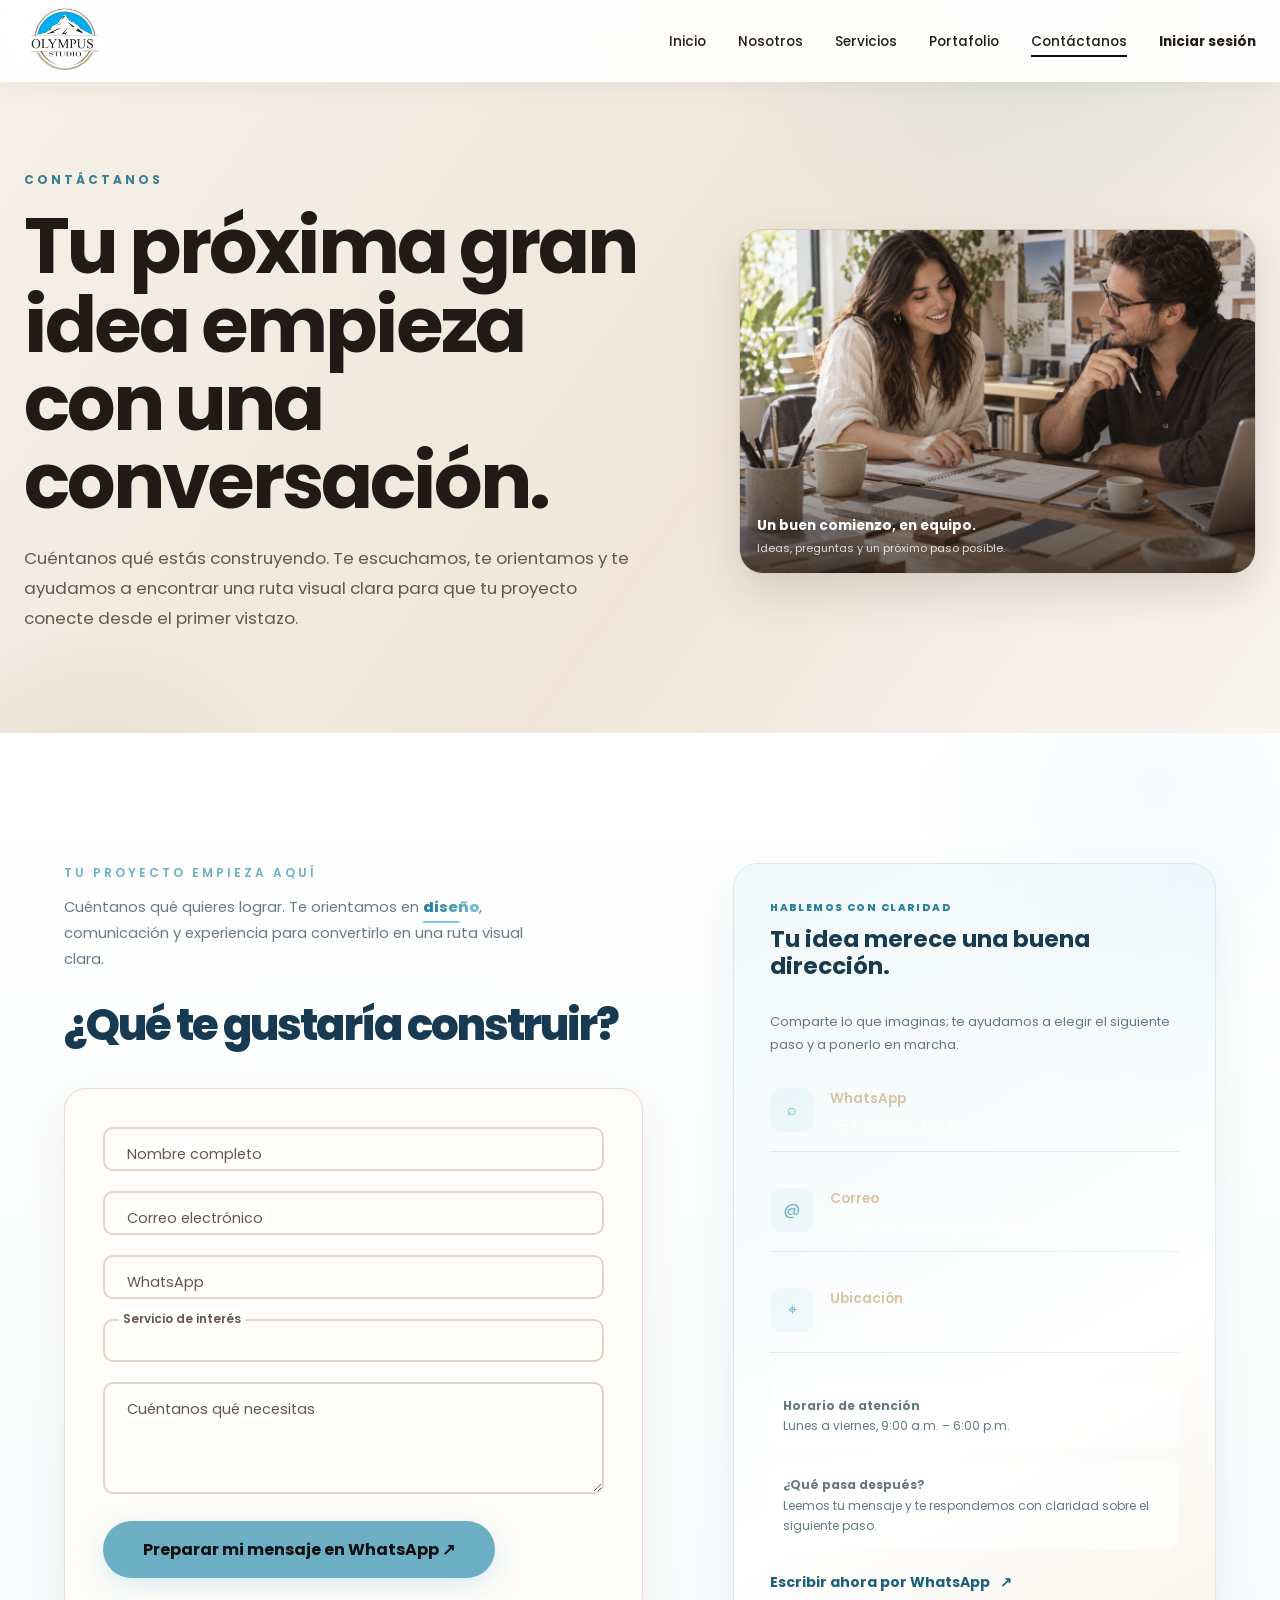
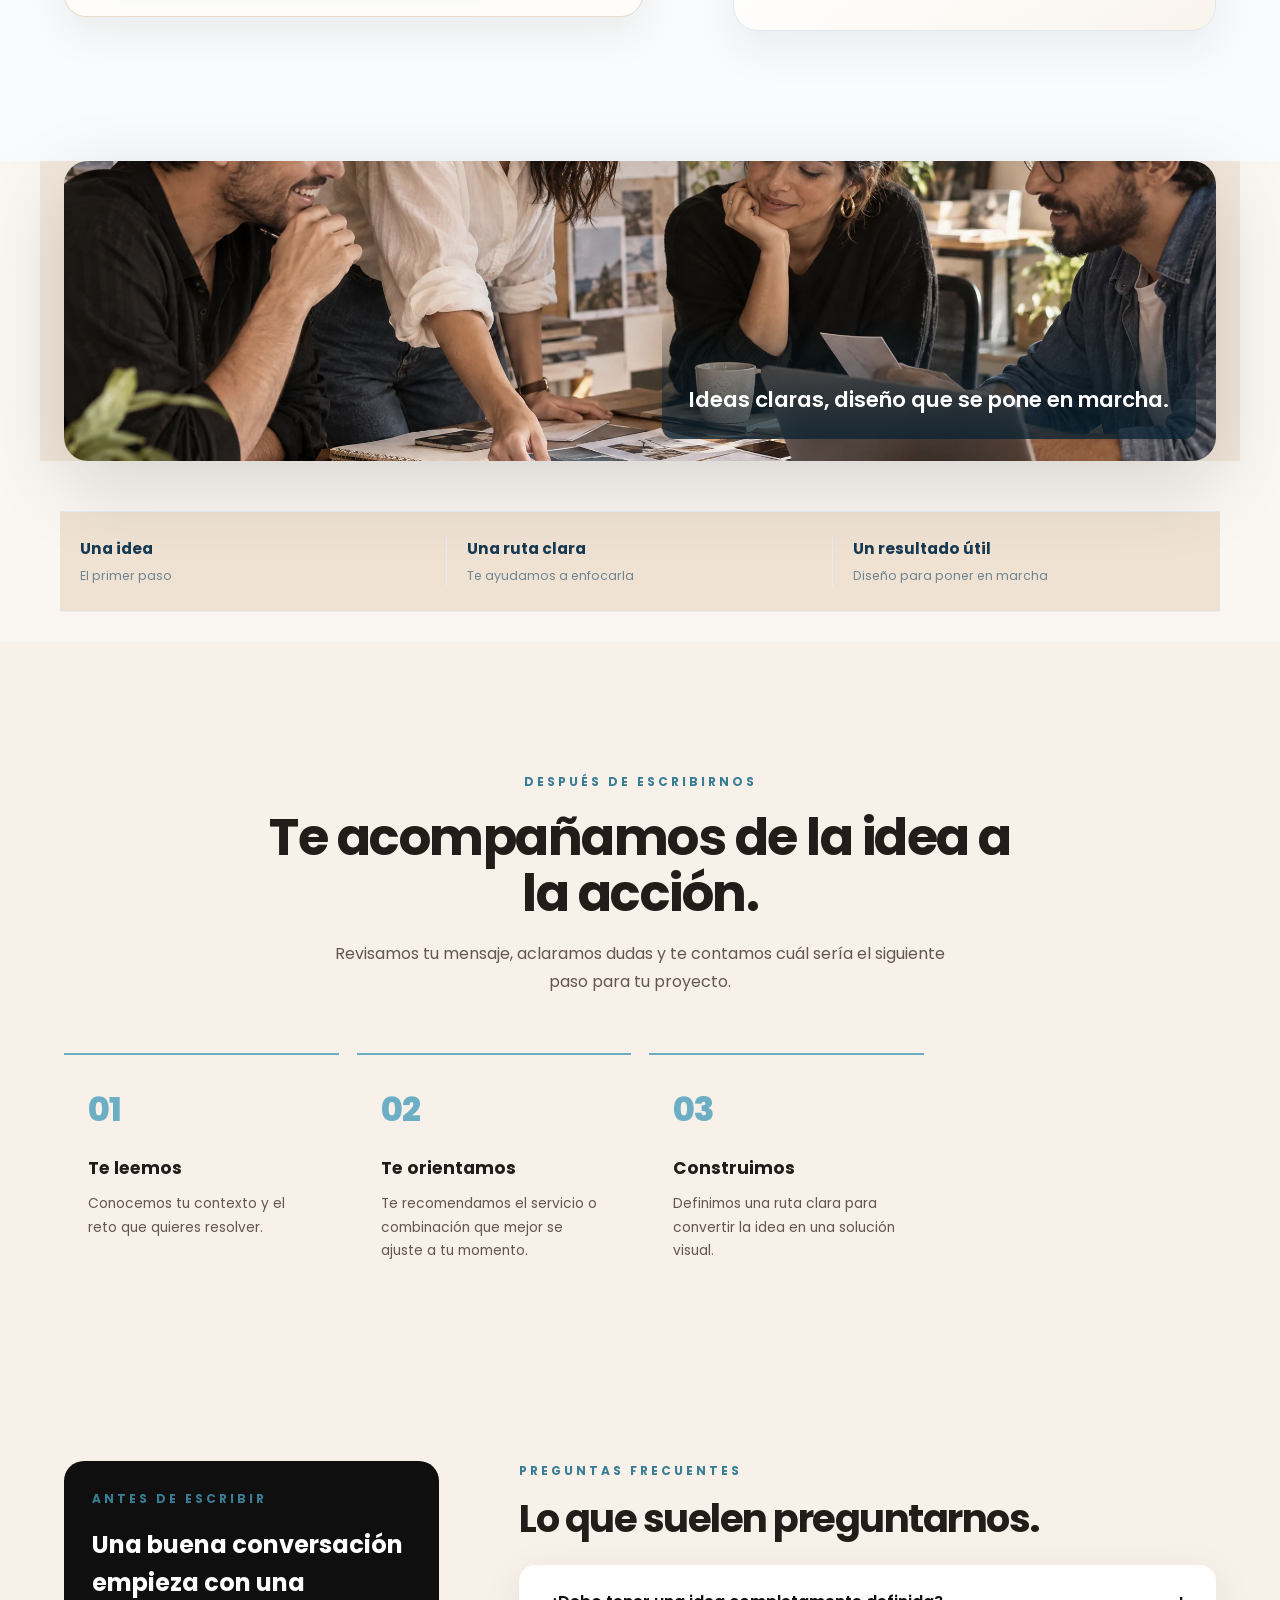
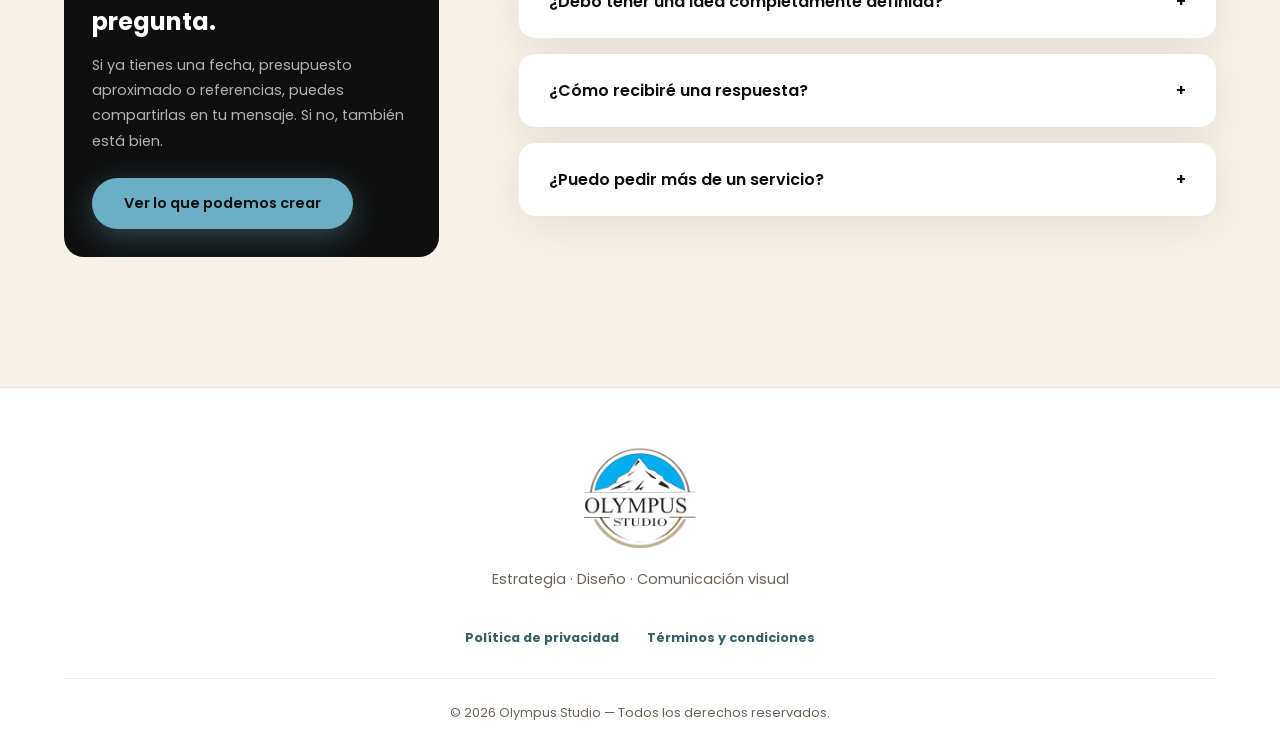
==== contactanos.html @ 5cca7c3d "Olympus" ====
<!DOCTYPE html>
<html lang="es"><head><meta charset="utf-8"/><meta content="width=device-width, initial-scale=1.0" name="viewport"/><title>Contáctanos — Olympus Studio</title><meta content="Contacta a Olympus Studio para hablar sobre páginas web, identidad visual y diseño gráfico." name="description"/><link href="https://fonts.googleapis.com" rel="preconnect"/><link crossorigin="" href="https://fonts.gstatic.com" rel="preconnect"/><link href="https://fonts.googleapis.com/css2?family=Poppins:wght@300;400;500;600;700;800&amp;display=swap" rel="stylesheet"/><link href="css/style.css" rel="stylesheet"/><link href="img/favicon-128.png?v=3" rel="icon" sizes="128x128" type="image/png"/><link href="img/olympus-studio-logo.png" rel="apple-touch-icon"/></head><body data-page="contactanos"><nav aria-label="Navegación principal" class="navbar page-navbar" id="navbar" role="navigation"><div class="navbar-inner"><a aria-label="Olympus Studio, inicio" class="nav-logo" href="index.html"><img alt="Logo de Olympus Studio" class="brand-logo" src="img/olympus-studio-logo.png"/></a><ul class="nav-links" id="navLinks"><li><a class="nav-link" data-page-link="inicio" href="index.html">Inicio</a></li><li><a class="nav-link" data-page-link="nosotros" href="nosotros.html">Nosotros</a></li><li><a class="nav-link" data-page-link="servicios" href="servicios.html">Servicios</a></li><li><a class="nav-link" data-page-link="portafolio" href="portafolio.html">Portafolio</a></li><li><a class="nav-link" data-page-link="contactanos" href="contactanos.html">Contáctanos</a></li><li><a class="nav-link nav-login-link" href="login.html">Iniciar sesión</a></li></ul><button aria-expanded="false" aria-label="Abrir menú" class="mobile-toggle" id="mobileToggle"><span></span><span></span><span></span></button></div></nav><main><section aria-labelledby="contactHeroTitle" class="page-hero contact-page-hero"><div class="page-hero-inner"><div class="page-hero-copy"><span class="page-hero-kicker">Contáctanos</span><h1 id="contactHeroTitle">Tu próxima gran idea empieza con una conversación.</h1><p>Cuéntanos qué estás construyendo. Te escuchamos, te orientamos y te ayudamos a encontrar una ruta visual clara para que tu proyecto conecte desde el primer vistazo.</p></div><figure class="contact-page-hero-visual"><img alt="Conversación cercana entre un cliente y el equipo creativo de Olympus Studio" fetchpriority="high" src="img/renewal-contact.webp"/><figcaption><strong>Un buen comienzo, en equipo.</strong><span>Ideas, preguntas y un próximo paso posible.</span></figcaption></figure></div></section><section class="multipage-section contacto"><div class="contacto-inner"><div><div class="contacto-label">Tu proyecto empieza aquí</div><p class="contact-intro">Cuéntanos qué quieres lograr. Te orientamos en <span class="contact-design-highlight">diseño</span>, comunicación y experiencia para convertirlo en una ruta visual clara.</p><h2 class="contacto-title">¿Qué te gustaría construir?</h2><form class="contacto-form" id="contactForm" novalidate=""><div class="form-group"><input aria-label="Nombre completo" id="nombre" name="nombre" placeholder=" " required="" type="text"/><label for="nombre">Nombre completo</label></div><div class="form-group"><input aria-label="Correo electrónico" id="correo" name="correo" placeholder=" " required="" type="email"/><label for="correo">Correo electrónico</label></div><div class="form-group"><input aria-label="WhatsApp" id="whatsapp" name="whatsapp" placeholder=" " required="" type="tel"/><label for="whatsapp">WhatsApp</label></div><div class="form-group"><select aria-label="Servicio de interés" id="tipo" name="tipo" required=""><option disabled="" selected="" value=""></option><option>Página web</option><option>Identidad visual</option><option>Tarjetas corporativas</option><option>Producción 2D</option><option>Diseño para redes</option><option>Campañas de marca</option><option>Otro proyecto</option></select><label for="tipo">Servicio de interés</label></div><div class="form-group"><textarea aria-label="Mensaje" id="mensaje" name="mensaje" placeholder=" " required=""></textarea><label for="mensaje">Cuéntanos qué necesitas</label></div><button class="btn-submit" type="submit">Preparar mi mensaje en WhatsApp <span aria-hidden="true">↗</span></button></form></div><div class="contacto-info"><span class="contact-info-kicker">Hablemos con claridad</span><h3>Tu idea merece una buena dirección.</h3><p class="contact-info-intro">Comparte lo que imaginas; te ayudamos a elegir el siguiente paso y a ponerlo en marcha.</p><div class="contacto-info-item"><div class="icon">⌕</div><div><strong>WhatsApp</strong><a href="https://wa.me/573026104924" rel="noopener noreferrer" target="_blank">+57 302 610 4924</a></div></div><div class="contacto-info-item"><div class="icon">@</div><div><strong>Correo</strong><a href="mailto:olmpysstudio0@gmail.com">olmpysstudio0@gmail.com</a></div></div><div class="contacto-info-item"><div class="icon">⌖</div><div><strong>Ubicación</strong><span>Cali, Colombia</span></div></div><div class="contacto-horario"><strong>Horario de atención</strong><br/>Lunes a viernes, 9:00 a.m. – 6:00 p.m.</div><div class="contacto-horario contact-response"><strong>¿Qué pasa después?</strong><br/>Leemos tu mensaje y te respondemos con claridad sobre el siguiente paso.</div><a class="contact-direct-link" href="https://wa.me/573026104924" rel="noopener noreferrer" target="_blank">Escribir ahora por WhatsApp <span aria-hidden="true">↗</span></a></div></div></section><section class="contact-visual contact-project-visual"><img alt="Equipo creativo trabajando en una idea de marca" decoding="async" loading="lazy" src="img/renewal-creative.webp"/><span>Ideas claras, diseño que se pone en marcha.</span></section><section class="contact-trust-strip"><div><strong>Una idea</strong><span>El primer paso</span></div><div><strong>Una ruta clara</strong><span>Te ayudamos a enfocarla</span></div><div><strong>Un resultado útil</strong><span>Diseño para poner en marcha</span></div></section><section class="multipage-section contact-next"><div class="section-heading centered"><span class="section-kicker">Después de escribirnos</span><h2>Te acompañamos de la idea a la acción.</h2><p>Revisamos tu mensaje, aclaramos dudas y te contamos cuál sería el siguiente paso para tu proyecto.</p></div><div class="process-grid"><article class="process-card"><div class="process-number">01</div><h3>Te leemos</h3><p>Conocemos tu contexto y el reto que quieres resolver.</p></article><article class="process-card"><div class="process-number">02</div><h3>Te orientamos</h3><p>Te recomendamos el servicio o combinación que mejor se ajuste a tu momento.</p></article><article class="process-card"><div class="process-number">03</div><h3>Construimos</h3><p>Definimos una ruta clara para convertir la idea en una solución visual.</p></article></div></section><section class="faq-section multipage-section contact-faq"><div class="faq-layout"><div class="faq-side-note"><span class="section-kicker">Antes de escribir</span><h2>Una buena conversación empieza con una pregunta.</h2><p>Si ya tienes una fecha, presupuesto aproximado o referencias, puedes compartirlas en tu mensaje. Si no, también está bien.</p><a class="btn btn-primary" href="servicios.html">Ver lo que podemos crear</a></div><div><div class="section-heading"><span class="section-kicker">Preguntas frecuentes</span><h2>Lo que suelen preguntarnos.</h2></div><div class="faq-list"><article class="faq-item"><button aria-expanded="false" class="faq-question">¿Debo tener una idea completamente definida?<span aria-hidden="true">+</span></button><div class="faq-answer"><p>No. Basta con contarnos qué quieres mejorar o lograr; te ayudaremos a ordenar las opciones.</p></div></article><article class="faq-item"><button aria-expanded="false" class="faq-question">¿Cómo recibiré una respuesta?<span aria-hidden="true">+</span></button><div class="faq-answer"><p>Al enviar el formulario, se abre WhatsApp con el mensaje preparado para que revises y confirmes el envío.</p></div></article><article class="faq-item"><button aria-expanded="false" class="faq-question">¿Puedo pedir más de un servicio?<span aria-hidden="true">+</span></button><div class="faq-answer"><p>Sí, indícanos todos los frentes que tienes en mente y revisamos cómo integrarlos.</p></div></article></div></div></div></section></main><footer class="footer" role="contentinfo"><div class="footer-inner"><div class="footer-brand"><img alt="Olympus Studio" class="footer-logo-image" src="img/olympus-studio-logo.png"/></div><p class="footer-tagline">Estrategia · Diseño · Comunicación visual</p><div aria-label="Información legal" class="footer-legal-links"><button aria-controls="modalPrivacidad" aria-haspopup="dialog" class="footer-legal-link" onclick="showModal('privacidad')" type="button">Política de privacidad</button><button aria-controls="modalTerminos" aria-haspopup="dialog" class="footer-legal-link" onclick="showModal('terminos')" type="button">Términos y condiciones</button></div><p class="footer-copy">© 2026 Olympus Studio — Todos los derechos reservados.</p></div></footer><div class="modal-overlay" id="modalOverlay" onclick="closeModal()"></div><div aria-labelledby="siteTermsTitle" aria-modal="true" class="modal modal-legal" id="modalTerminos" role="dialog" tabindex="-1"><button aria-label="Cerrar" class="modal-close" onclick="closeModal()" type="button">×</button><span class="legal-modal-kicker">Olympus Studio · Información general</span><h3 id="siteTermsTitle">Términos y condiciones</h3><div class="modal-content"><p><strong>Uso del contenido.</strong> El sitio y el portafolio incluyen exploraciones visuales y muestras ilustrativas. No copies, publiques ni atribuyas como propios textos o imágenes sin contar con autorización.</p><p><strong>Solicitudes de servicio.</strong> Enviar una consulta no constituye una cotización, una reserva ni un contrato. El alcance, los tiempos, las revisiones, los valores y los derechos de uso se confirman en una propuesta aceptada por ambas partes.</p><p><strong>Información compartida.</strong> Procura que los datos que incluyas sean correctos y que tengas autorización para compartir cualquier material que adjuntes o describas.</p><p><strong>Servicios externos.</strong> El formulario prepara un mensaje para WhatsApp; el acceso y uso de ese servicio se rige por sus propias condiciones.</p><p class="legal-modal-note">Texto informativo para el prototipo del sitio. Revísalo para reflejar las condiciones comerciales reales antes de publicarlo.</p></div></div><div aria-labelledby="sitePrivacyTitle" aria-modal="true" class="modal modal-legal" id="modalPrivacidad" role="dialog" tabindex="-1"><button aria-label="Cerrar" class="modal-close" onclick="closeModal()" type="button">×</button><span class="legal-modal-kicker">Olympus Studio · Datos y privacidad</span><h3 id="sitePrivacyTitle">Política de privacidad</h3><div class="modal-content"><p><strong>Consultas de contacto.</strong> El formulario solicita nombre, correo, teléfono, servicio de interés y mensaje para preparar una respuesta a tu consulta. Al pulsar el botón se abre WhatsApp con el texto; esta versión del sitio no lo envía a un servidor propio. Tú decides si lo envías. WhatsApp procesa la información que compartas conforme a sus propias políticas.</p><p><strong>Cuentas de demostración.</strong> Los perfiles y datos creados en el acceso de prueba se guardan localmente en el navegador. No uses contraseñas ni información sensible reales; puedes borrar esos datos eliminando el almacenamiento de este sitio en tu navegador.</p><p><strong>Control de tus datos.</strong> Comparte solo la información necesaria. Para solicitar una actualización o eliminación, utiliza la página Contáctanos.</p><p class="legal-modal-note">Aviso informativo para esta versión estática. Antes de usar el sitio comercialmente, revisa la identidad del responsable, los plazos de conservación y el procedimiento aplicable de protección de datos.</p></div></div><script src="js/main.js?v=20261007h"></script></body></html>
---- css/style.css ----
/* ============================================
   OLYMPUS STUDIO - Style Principal v2.0
   Agencia Creativa Premium
   ============================================ */

:root {
  --white: #FFFFFF;
  --black: #0F0F0F;
  --blue: #7EC8E3;
  --beige: #D8C3A5;
  --gray-light: #F8F8F8;
  --gray-medium: #E5E5E5;
  --gray-dark: #666666;
  --transition-smooth: all 0.4s cubic-bezier(0.25, 0.46, 0.45, 0.94);
  --transition-bounce: all 0.5s cubic-bezier(0.34, 1.56, 0.64, 1);
  --shadow-soft: 0 10px 40px rgba(15, 15, 15, 0.08);
  --shadow-premium: 0 25px 80px rgba(15, 15, 15, 0.15);
  --shadow-blue: 0 8px 30px rgba(126, 200, 227, 0.3);
}

*, *::before, *::after { margin: 0; padding: 0; box-sizing: border-box; }
html { scroll-behavior: smooth; font-size: 16px; }
body {
  font-family: 'Poppins', -apple-system, BlinkMacSystemFont, sans-serif;
  background: var(--white); color: var(--black); line-height: 1.6;
  overflow-x: hidden; -webkit-font-smoothing: antialiased;
}
::selection { background: var(--blue); color: var(--black); }
::-webkit-scrollbar { width: 8px; }
::-webkit-scrollbar-track { background: var(--white); }
::-webkit-scrollbar-thumb { background: var(--blue); border-radius: 4px; }
::-webkit-scrollbar-thumb:hover { background: #5db8d8; }

.container { max-width: 1320px; margin: 0 auto; padding: 0 24px; }

/* === ANIMACIONES === */
@keyframes fadeInUp { from { opacity: 0; transform: translateY(40px); } to { opacity: 1; transform: translateY(0); } }
@keyframes fadeIn { from { opacity: 0; } to { opacity: 1; } }
@keyframes float { 0%, 100% { transform: translateY(0); } 50% { transform: translateY(-15px); } }
@keyframes pulse-glow { 0%, 100% { box-shadow: 0 0 0 0 rgba(126,200,227,0.4); } 50% { box-shadow: 0 0 20px 10px rgba(126,200,227,0); } }

.animate-on-scroll { opacity: 0; transform: translateY(40px); transition: opacity 0.8s ease, transform 0.8s ease; }
.animate-on-scroll.visible { opacity: 1; transform: translateY(0); }
.delay-1 { transition-delay: 0.1s; }
.delay-2 { transition-delay: 0.2s; }
.delay-3 { transition-delay: 0.3s; }
.delay-4 { transition-delay: 0.4s; }

/* === NAVBAR === */
.navbar { position: fixed; top: 0; left: 0; right: 0; z-index: 1000; padding: 18px 0; transition: var(--transition-smooth); background: transparent; }
.navbar.scrolled { background: rgba(255,255,255,0.95); backdrop-filter: blur(20px); -webkit-backdrop-filter: blur(20px); box-shadow: 0 2px 30px rgba(15,15,15,0.06); padding: 12px 0; }
.navbar-inner { max-width: 1320px; margin: 0 auto; padding: 0 24px; display: flex; align-items: center; justify-content: space-between; }
.nav-logo { display: flex; align-items: center; gap: 10px; font-size: 1.3rem; font-weight: 700; color: var(--black); text-decoration: none; letter-spacing: -0.5px; transition: var(--transition-smooth); }
.nav-logo-icon { width: 32px; height: 32px; color: var(--black); transition: var(--transition-smooth); }
.nav-logo-accent { color: var(--blue); font-weight: 300; }
.nav-links { display: flex; align-items: center; gap: 32px; list-style: none; }
.nav-link { font-size: 0.85rem; font-weight: 500; color: var(--black); text-decoration: none; position: relative; padding: 4px 0; transition: var(--transition-smooth); }
.nav-link::after { content: ''; position: absolute; bottom: -2px; left: 0; width: 100%; height: 2px; background: var(--blue); transform: scaleX(0); transform-origin: right; transition: transform 0.4s cubic-bezier(0.25,0.46,0.45,0.94); }
.nav-link:hover::after { transform: scaleX(1); transform-origin: left; }
.nav-link:hover { color: var(--blue); }
.nav-cta { background: var(--blue); color: var(--black); padding: 10px 22px; border-radius: 50px; font-size: 0.82rem; font-weight: 600; text-decoration: none; transition: var(--transition-bounce); border: 2px solid var(--blue); }
.nav-cta:hover { background: transparent; color: var(--blue); transform: translateY(-2px); box-shadow: var(--shadow-blue); }
.mobile-toggle { display: none; flex-direction: column; gap: 5px; cursor: pointer; padding: 8px; background: none; border: none; }
.mobile-toggle span { display: block; width: 24px; height: 2px; background: var(--black); transition: var(--transition-smooth); border-radius: 2px; }

/* === HERO === */
.hero { min-height: 100vh; display: flex; align-items: center; position: relative; background: var(--white); overflow: hidden; padding-top: 80px; }
.hero::before { content: ''; position: absolute; top: -20%; right: -10%; width: 600px; height: 600px; background: radial-gradient(circle, rgba(126,200,227,0.12) 0%, transparent 70%); border-radius: 50%; pointer-events: none; }
.hero::after { content: ''; position: absolute; bottom: -10%; left: -5%; width: 400px; height: 400px; background: radial-gradient(circle, rgba(216,195,165,0.08) 0%, transparent 70%); border-radius: 50%; pointer-events: none; }
.hero-inner { max-width: 1320px; margin: 0 auto; padding: 0 24px; display: grid; grid-template-columns: 1fr 1fr; gap: 60px; align-items: center; position: relative; z-index: 2; }
.hero-content { animation: fadeInUp 1s ease forwards; }
.hero-tag { display: inline-flex; align-items: center; gap: 8px; font-size: 0.78rem; font-weight: 500; color: var(--blue); text-transform: uppercase; letter-spacing: 2px; margin-bottom: 24px; }
.hero-title { font-size: clamp(2.8rem, 6vw, 4.8rem); font-weight: 800; line-height: 1.05; letter-spacing: -2px; margin-bottom: 20px; color: var(--black); }
.hero-title .highlight { color: var(--blue); position: relative; }
.hero-subtitle { font-size: clamp(1.1rem, 2vw, 1.4rem); font-weight: 300; color: var(--gray-dark); margin-bottom: 20px; line-height: 1.5; }
.hero-text { font-size: 1rem; color: var(--gray-dark); max-width: 480px; margin-bottom: 40px; line-height: 1.7; }
.hero-buttons { display: flex; gap: 16px; flex-wrap: wrap; }
.btn { display: inline-flex; align-items: center; gap: 10px; padding: 14px 32px; border-radius: 50px; font-size: 0.9rem; font-weight: 600; text-decoration: none; transition: var(--transition-bounce); cursor: pointer; border: none; outline: none; }
.btn-primary { background: var(--blue); color: var(--black); box-shadow: var(--shadow-blue); }
.btn-primary:hover { transform: translateY(-3px); box-shadow: 0 15px 40px rgba(126,200,227,0.4); }
.btn-secondary { background: var(--black); color: var(--white); border: 2px solid var(--blue); }
.btn-secondary:hover { background: var(--blue); color: var(--black); transform: translateY(-3px); }
.hero-visual { position: relative; display: flex; justify-content: center; align-items: center; animation: fadeIn 1.2s ease 0.3s both; }
.hero-mockup { position: relative; width: 100%; max-width: 560px; }
.hero-mockup img { width: 100%; height: auto; border-radius: 16px; box-shadow: var(--shadow-premium); transition: var(--transition-smooth); }
.hero-mockup:hover img { transform: translateY(-8px) scale(1.02); box-shadow: 0 35px 90px rgba(15,15,15,0.2); }
.floating-card { position: absolute; background: var(--white); padding: 14px 20px; border-radius: 14px; box-shadow: var(--shadow-soft); display: flex; align-items: center; gap: 10px; font-size: 0.82rem; font-weight: 600; color: var(--black); animation: float 4s ease-in-out infinite; border: 1px solid rgba(126,200,227,0.2); }
.floating-card .icon { width: 36px; height: 36px; background: rgba(126,200,227,0.15); border-radius: 10px; display: flex; align-items: center; justify-content: center; font-size: 1rem; }
.floating-card-1 { top: 10%; right: -20px; animation-delay: 0s; }
.floating-card-2 { bottom: 25%; left: -30px; animation-delay: 1.3s; }
.floating-card-3 { bottom: 5%; right: 10%; animation-delay: 2.6s; }

/* === MANIFIESTO === */
.manifiesto { padding: 140px 0; background: var(--white); position: relative; }
.manifiesto::before { content: ''; position: absolute; left: 60px; top: 100px; bottom: 100px; width: 2px; background: linear-gradient(to bottom, transparent, var(--beige), transparent); }
.manifiesto-inner { max-width: 1320px; margin: 0 auto; padding: 0 24px 0 100px; }
.manifiesto-label { font-size: 0.75rem; font-weight: 600; text-transform: uppercase; letter-spacing: 3px; color: var(--blue); margin-bottom: 20px; }
.manifiesto-title { font-size: clamp(1.8rem, 4vw, 2.8rem); font-weight: 700; line-height: 1.2; margin-bottom: 80px; max-width: 700px; }
.manifiesto-grid { display: grid; grid-template-columns: repeat(3, 1fr); gap: 40px; }
.manifiesto-item { padding: 40px 30px; border-radius: 20px; background: var(--white); border: 1px solid transparent; transition: var(--transition-smooth); position: relative; overflow: hidden; }
.manifiesto-item::before { content: ''; position: absolute; top: 0; left: 0; right: 0; height: 3px; background: var(--blue); transform: scaleX(0); transform-origin: left; transition: transform 0.5s ease; }
.manifiesto-item:hover::before { transform: scaleX(1); }
.manifiesto-item:hover { border-color: rgba(126,200,227,0.2); transform: translateY(-8px); box-shadow: var(--shadow-soft); }
.manifiesto-item:hover .manifiesto-item-title { color: var(--blue); }
.manifiesto-item-icon { margin-bottom: 20px; }
.manifiesto-item-title { font-size: 1.3rem; font-weight: 700; margin-bottom: 14px; transition: color 0.3s ease; }
.manifiesto-item-text { font-size: 0.92rem; color: var(--gray-dark); line-height: 1.7; }

/* === SERVICIOS === */
.servicios { padding: 140px 0; background: var(--gray-light); position: relative; }
.servicios-label { text-align: center; font-size: 0.75rem; font-weight: 600; text-transform: uppercase; letter-spacing: 3px; color: var(--blue); margin-bottom: 16px; }
.servicios-title { text-align: center; font-size: clamp(2rem, 4vw, 3rem); font-weight: 800; margin-bottom: 80px; letter-spacing: -1px; }
.servicios-panels { max-width: 1100px; margin: 0 auto; padding: 0 24px; display: flex; flex-direction: column; gap: 30px; }
.servicio-panel { display: grid; grid-template-columns: auto 1fr; gap: 40px; background: var(--white); border-radius: 24px; padding: 50px 60px; border-left: 4px solid var(--blue); box-shadow: var(--shadow-soft); transition: var(--transition-bounce); position: relative; overflow: hidden; }
.servicio-panel::before { content: ''; position: absolute; top: 0; left: 0; width: 0; height: 100%; background: linear-gradient(90deg, rgba(126,200,227,0.05), transparent); transition: width 0.6s ease; }
.servicio-panel:hover::before { width: 100%; }
.servicio-panel:hover { transform: translateY(-6px) scale(1.01); box-shadow: var(--shadow-premium); }
.servicio-icon { width: 80px; height: 80px; background: rgba(126,200,227,0.1); border-radius: 20px; display: flex; align-items: center; justify-content: center; color: var(--blue); flex-shrink: 0; transition: var(--transition-smooth); }
.servicio-panel:hover .servicio-icon { background: var(--blue); color: var(--white); transform: rotate(-5deg) scale(1.1); }
.servicio-content h3 { font-size: 1.5rem; font-weight: 700; margin-bottom: 8px; }
.servicio-content .tag { font-size: 0.8rem; color: var(--blue); font-weight: 600; margin-bottom: 20px; display: inline-block; }
.servicio-list { list-style: none; display: grid; grid-template-columns: repeat(2, 1fr); gap: 10px 30px; }
.servicio-list li { font-size: 0.9rem; color: var(--gray-dark); display: flex; align-items: center; gap: 8px; }
.servicio-list li::before { content: '\2726'; color: var(--blue); font-size: 0.7rem; }

/* === PORTAFOLIO === */
.portafolio { padding: 140px 0; background: var(--black); position: relative; }
.portafolio-label { text-align: center; font-size: 0.75rem; font-weight: 600; text-transform: uppercase; letter-spacing: 3px; color: var(--blue); margin-bottom: 16px; }
.portafolio-title { text-align: center; font-size: clamp(2rem, 4vw, 3rem); font-weight: 800; color: var(--white); margin-bottom: 80px; letter-spacing: -1px; }
.portafolio-grid { max-width: 1320px; margin: 0 auto; padding: 0 24px; display: grid; grid-template-columns: repeat(3, 1fr); grid-auto-rows: 280px; gap: 20px; }
.portafolio-item { position: relative; border-radius: 16px; overflow: hidden; cursor: pointer; transition: var(--transition-smooth); }
.portafolio-item:nth-child(1) { grid-row: span 2; }
.portafolio-item:nth-child(4) { grid-row: span 2; }
.portafolio-item:nth-child(6) { grid-row: span 2; }
.portafolio-item img { width: 100%; height: 100%; object-fit: cover; transition: transform 0.8s cubic-bezier(0.25,0.46,0.45,0.94); }
.portafolio-item:hover img { transform: scale(1.1); }
.portafolio-overlay { position: absolute; inset: 0; background: rgba(15,15,15,0.75); display: flex; flex-direction: column; justify-content: flex-end; padding: 30px; opacity: 0; transition: opacity 0.4s ease; }
.portafolio-item:hover .portafolio-overlay { opacity: 1; }
.portafolio-overlay h4 { font-size: 1.2rem; font-weight: 700; color: var(--blue); margin-bottom: 6px; transform: translateY(20px); transition: transform 0.4s ease 0.1s; }
.portafolio-overlay span { font-size: 0.85rem; color: var(--beige); transform: translateY(20px); transition: transform 0.4s ease 0.2s; }
.portafolio-item:hover .portafolio-overlay h4, .portafolio-item:hover .portafolio-overlay span { transform: translateY(0); }

/* === PROCESO === */
.proceso { padding: 140px 0; background: var(--white); position: relative; }
.proceso-label { text-align: center; font-size: 0.75rem; font-weight: 600; text-transform: uppercase; letter-spacing: 3px; color: var(--blue); margin-bottom: 16px; }
.proceso-title { text-align: center; font-size: clamp(2rem, 4vw, 3rem); font-weight: 800; margin-bottom: 100px; letter-spacing: -1px; }
.proceso-timeline { max-width: 1200px; margin: 0 auto; padding: 0 24px; position: relative; }
.proceso-timeline::before { content: ''; position: absolute; top: 40px; left: 0; right: 0; height: 2px; background: linear-gradient(to right, transparent, var(--blue), transparent); }
.proceso-steps { display: flex; justify-content: space-between; position: relative; }
.proceso-step { flex: 1; text-align: center; padding: 0 20px; position: relative; }
.proceso-step-number { width: 80px; height: 80px; background: var(--white); border: 2px solid var(--blue); border-radius: 50%; display: flex; align-items: center; justify-content: center; font-size: 1.5rem; font-weight: 800; color: var(--blue); margin: 0 auto 30px; position: relative; z-index: 2; transition: var(--transition-bounce); box-shadow: 0 0 0 8px rgba(126,200,227,0.1); }
.proceso-step:hover .proceso-step-number { background: var(--blue); color: var(--white); transform: scale(1.1); box-shadow: 0 0 0 12px rgba(126,200,227,0.15); }
.proceso-step h4 { font-size: 1.1rem; font-weight: 700; margin-bottom: 12px; }
.proceso-step p { font-size: 0.88rem; color: var(--gray-dark); line-height: 1.6; max-width: 220px; margin: 0 auto; }

/* === TESTIMONIOS === */
.testimonios { padding: 140px 0; background: var(--white); position: relative; }
.testimonios-label { text-align: center; font-size: 0.75rem; font-weight: 600; text-transform: uppercase; letter-spacing: 3px; color: var(--blue); margin-bottom: 16px; }
.testimonios-title { text-align: center; font-size: clamp(2rem, 4vw, 3rem); font-weight: 800; margin-bottom: 80px; letter-spacing: -1px; }
.testimonios-grid { max-width: 1200px; margin: 0 auto; padding: 0 24px; display: grid; grid-template-columns: repeat(3, 1fr); gap: 30px; }
.testimonio-card { background: var(--white); border-radius: 24px; padding: 40px 35px; box-shadow: var(--shadow-soft); border: 1px solid rgba(126,200,227,0.1); transition: var(--transition-bounce); position: relative; }
.testimonio-card:hover { transform: translateY(-10px); box-shadow: var(--shadow-premium); }
.testimonio-quote { font-size: 3rem; line-height: 1; color: var(--blue); opacity: 0.3; margin-bottom: 10px; font-family: Georgia, serif; }
.testimonio-stars { color: var(--beige); font-size: 1.1rem; margin-bottom: 20px; letter-spacing: 2px; }
.testimonio-text { font-size: 0.95rem; color: var(--gray-dark); line-height: 1.7; margin-bottom: 24px; font-style: italic; }
.testimonio-author { font-size: 0.85rem; font-weight: 600; color: var(--black); }
.testimonio-author span { font-weight: 400; color: var(--gray-dark); }

/* === FAQ === */
.faq { padding: 140px 0; background: var(--gray-light); position: relative; }
.faq-label { text-align: center; font-size: 0.75rem; font-weight: 600; text-transform: uppercase; letter-spacing: 3px; color: var(--blue); margin-bottom: 16px; }
.faq-title { text-align: center; font-size: clamp(2rem, 4vw, 3rem); font-weight: 800; margin-bottom: 80px; letter-spacing: -1px; }
.faq-list { max-width: 800px; margin: 0 auto; padding: 0 24px; display: flex; flex-direction: column; gap: 16px; }
.faq-item { background: var(--white); border-radius: 16px; overflow: hidden; box-shadow: var(--shadow-soft); transition: var(--transition-smooth); }
.faq-item:hover { box-shadow: 0 15px 40px rgba(15,15,15,0.1); }
.faq-question { width: 100%; padding: 24px 30px; display: flex; justify-content: space-between; align-items: center; background: none; border: none; cursor: pointer; font-size: 1rem; font-weight: 600; color: var(--black); text-align: left; font-family: inherit; transition: var(--transition-smooth); }
.faq-question:hover { color: var(--blue); }
.faq-icon { width: 28px; height: 28px; border-radius: 50%; background: rgba(126,200,227,0.1); display: flex; align-items: center; justify-content: center; font-size: 1rem; color: var(--blue); transition: var(--transition-smooth); flex-shrink: 0; margin-left: 16px; }
.faq-item.active .faq-icon { transform: rotate(45deg); background: var(--blue); color: var(--white); }
.faq-answer { max-height: 0; overflow: hidden; transition: max-height 0.5s cubic-bezier(0.25,0.46,0.45,0.94), padding 0.5s ease; padding: 0 30px; }
.faq-item.active .faq-answer { max-height: 250px; padding: 0 30px 24px; }
.faq-answer p { font-size: 0.92rem; color: var(--gray-dark); line-height: 1.7; }
.faq-answer-line { height: 2px; background: var(--blue); width: 0; transition: width 0.5s ease 0.2s; margin-bottom: 16px; }
.faq-item.active .faq-answer-line { width: 60px; }

/* === CONTACTO === */
.contacto { padding: 140px 0; background: var(--white); position: relative; overflow: hidden; }
.contacto::before { content: ''; position: absolute; top: -20%; right: -10%; width: 500px; height: 500px; background: radial-gradient(circle, rgba(126,200,227,0.06) 0%, transparent 70%); border-radius: 50%; pointer-events: none; }
.contacto-inner { max-width: 1200px; margin: 0 auto; padding: 0 24px; display: grid; grid-template-columns: 1.2fr 1fr; gap: 80px; position: relative; z-index: 2; }
.contacto-label { font-size: 0.75rem; font-weight: 600; text-transform: uppercase; letter-spacing: 3px; color: var(--blue); margin-bottom: 16px; }
.contacto-title { font-size: clamp(2rem, 4vw, 2.8rem); font-weight: 800; margin-bottom: 40px; letter-spacing: -1px; }
.contacto-form { display: flex; flex-direction: column; gap: 20px; }
.form-group { position: relative; }
.form-group input, .form-group select, .form-group textarea { width: 100%; padding: 16px 20px; border: 2px solid var(--gray-medium); border-radius: 14px; font-size: 0.95rem; font-family: inherit; color: var(--black); background: var(--white); transition: var(--transition-smooth); outline: none; }
.form-group input:focus, .form-group select:focus, .form-group textarea:focus { border-color: var(--blue); box-shadow: 0 0 0 4px rgba(126,200,227,0.1); }
.form-group textarea { min-height: 140px; resize: vertical; }
.form-group label { position: absolute; top: 16px; left: 20px; font-size: 0.9rem; color: var(--gray-dark); pointer-events: none; transition: var(--transition-smooth); background: var(--white); padding: 0 4px; }
.form-group input:focus + label, .form-group input:not(:placeholder-shown) + label, .form-group textarea:focus + label, .form-group textarea:not(:placeholder-shown) + label { top: -10px; left: 16px; font-size: 0.75rem; color: var(--blue); font-weight: 600; }
.form-group select { appearance: none; cursor: pointer; }
.btn-submit { background: var(--blue); color: var(--black); padding: 16px 40px; border: none; border-radius: 50px; font-size: 1rem; font-weight: 700; cursor: pointer; transition: var(--transition-bounce); box-shadow: var(--shadow-blue); font-family: inherit; align-self: flex-start; }
.btn-submit:hover { transform: translateY(-3px); box-shadow: 0 15px 40px rgba(126,200,227,0.4); }
.contacto-info { background: var(--black); border-radius: 24px; padding: 50px 40px; color: var(--white); box-shadow: var(--shadow-premium); position: relative; overflow: hidden; }
.contacto-info::before { content: ''; position: absolute; top: -50%; right: -50%; width: 100%; height: 100%; background: radial-gradient(circle, rgba(126,200,227,0.08) 0%, transparent 60%); pointer-events: none; }
.contacto-info h3 { font-size: 1.4rem; font-weight: 700; margin-bottom: 30px; position: relative; }
.contacto-info-item { display: flex; align-items: flex-start; gap: 16px; margin-bottom: 24px; position: relative; }
.contacto-info-item .icon { width: 44px; height: 44px; background: rgba(126,200,227,0.1); border-radius: 12px; display: flex; align-items: center; justify-content: center; color: var(--blue); flex-shrink: 0; }
.contacto-info-item div strong { display: block; font-size: 0.85rem; font-weight: 600; margin-bottom: 4px; color: var(--beige); }
.contacto-info-item div span, .contacto-info-item div a { font-size: 0.9rem; color: rgba(255,255,255,0.8); text-decoration: none; transition: color 0.3s ease; }
.contacto-info-item div a:hover { color: var(--blue); }
.contacto-horario { margin-top: 30px; padding-top: 24px; border-top: 1px solid rgba(255,255,255,0.1); font-size: 0.85rem; color: rgba(255,255,255,0.6); }

/* === CTA FINAL === */
.cta-final { padding: 140px 0; background: var(--black); position: relative; overflow: hidden; text-align: center; }
.cta-final::before { content: ''; position: absolute; bottom: -30%; left: 50%; transform: translateX(-50%); width: 800px; height: 600px; background: radial-gradient(ellipse, rgba(216,195,165,0.06) 0%, transparent 70%); border-radius: 50%; pointer-events: none; }
.cta-final-inner { max-width: 800px; margin: 0 auto; padding: 0 24px; position: relative; z-index: 2; }
.cta-final h2 { font-size: clamp(2rem, 5vw, 3.2rem); font-weight: 800; color: var(--white); margin-bottom: 20px; line-height: 1.2; letter-spacing: -1px; }
.cta-final p { font-size: 1.1rem; color: rgba(255,255,255,0.7); margin-bottom: 40px; max-width: 600px; margin-left: auto; margin-right: auto; line-height: 1.7; }
.cta-final .btn-primary { font-size: 1.05rem; padding: 18px 48px; animation: pulse-glow 3s ease-in-out infinite; }

/* === FOOTER === */
.footer { background: var(--black); padding: 80px 0 30px; border-top: 1px solid rgba(255,255,255,0.05); }
.footer-inner { max-width: 1200px; margin: 0 auto; padding: 0 24px; text-align: center; }
.footer-brand { display: flex; align-items: center; justify-content: center; gap: 12px; margin-bottom: 12px; }
.footer-logo-icon { width: 36px; height: 36px; color: var(--white); }
.footer-logo { font-size: 1.8rem; font-weight: 800; color: var(--white); letter-spacing: -1px; }
.footer-logo span { color: var(--blue); font-weight: 300; }
.footer-tagline { font-size: 0.9rem; color: rgba(255,255,255,0.5); margin-bottom: 30px; }
.footer-links { display: flex; justify-content: center; gap: 30px; margin-bottom: 30px; flex-wrap: wrap; }
.footer-links a, .footer-links span { font-size: 0.88rem; color: rgba(255,255,255,0.6); text-decoration: none; transition: color 0.3s ease; }
.footer-links a:hover { color: var(--blue); }
.footer-whatsapp { display: inline-flex; align-items: center; gap: 8px; color: var(--blue); font-size: 0.95rem; font-weight: 600; text-decoration: none; margin-bottom: 30px; transition: var(--transition-smooth); padding: 10px 24px; border-radius: 50px; border: 1px solid rgba(126,200,227,0.2); }
.footer-whatsapp:hover { background: rgba(126,200,227,0.1); box-shadow: 0 0 30px rgba(126,200,227,0.2); transform: translateY(-2px); }
.footer-legal { display: flex; justify-content: center; gap: 16px; margin-bottom: 24px; flex-wrap: wrap; }
.footer-legal a { font-size: 0.8rem; color: rgba(255,255,255,0.4); text-decoration: none; transition: color 0.3s ease; }
.footer-legal a:hover { color: var(--blue); }
.footer-legal-sep { color: rgba(255,255,255,0.2); font-size: 0.8rem; }
.footer-copy { font-size: 0.8rem; color: rgba(255,255,255,0.3); padding-top: 24px; border-top: 1px solid rgba(255,255,255,0.05); }

/* === MODALES LEGALES === */
.modal-overlay { position: fixed; inset: 0; background: rgba(15,15,15,0.7); backdrop-filter: blur(8px); z-index: 2000; opacity: 0; visibility: hidden; transition: all 0.4s ease; }
.modal-overlay.active { opacity: 1; visibility: visible; }
.modal { position: fixed; top: 50%; left: 50%; transform: translate(-50%, -50%) scale(0.95); background: var(--white); border-radius: 24px; padding: 40px; max-width: 600px; width: 90%; max-height: 80vh; overflow-y: auto; z-index: 2001; opacity: 0; visibility: hidden; transition: all 0.4s cubic-bezier(0.34, 1.56, 0.64, 1); box-shadow: var(--shadow-premium); }
.modal.active { opacity: 1; visibility: visible; transform: translate(-50%, -50%) scale(1); }
.modal-close { position: absolute; top: 16px; right: 20px; background: none; border: none; font-size: 1.8rem; color: var(--gray-dark); cursor: pointer; width: 36px; height: 36px; display: flex; align-items: center; justify-content: center; border-radius: 50%; transition: var(--transition-smooth); }
.modal-close:hover { background: var(--gray-light); color: var(--black); }
.modal h3 { font-size: 1.4rem; font-weight: 700; margin-bottom: 24px; color: var(--black); padding-right: 40px; }
.modal-content p { font-size: 0.9rem; color: var(--gray-dark); line-height: 1.7; margin-bottom: 16px; }
.modal-content p strong { color: var(--black); font-weight: 600; }

/* === RESPONSIVE === */
@media (max-width: 1024px) {
  .hero-inner { grid-template-columns: 1fr; text-align: center; gap: 50px; }
  .hero-text { margin-left: auto; margin-right: auto; }
  .hero-buttons { justify-content: center; }
  .hero-visual { order: -1; }
  .hero-mockup { max-width: 450px; }
  .floating-card-1 { right: 0; }
  .floating-card-2 { left: 0; }
  .manifiesto-grid { grid-template-columns: repeat(2, 1fr); }
  .manifiesto::before { left: 30px; }
  .manifiesto-inner { padding-left: 60px; }
  .portafolio-grid { grid-template-columns: repeat(2, 1fr); }
  .portafolio-item:nth-child(1), .portafolio-item:nth-child(4), .portafolio-item:nth-child(6) { grid-row: span 1; }
  .proceso-steps { flex-wrap: wrap; gap: 40px; }
  .proceso-step { flex: 1 1 45%; }
  .proceso-timeline::before { display: none; }
  .testimonios-grid { grid-template-columns: repeat(2, 1fr); }
  .contacto-inner { grid-template-columns: 1fr; gap: 50px; }
}

@media (max-width: 768px) {
  .nav-links { position: fixed; top: 0; right: -100%; width: 80%; max-width: 320px; height: 100vh; background: var(--white); flex-direction: column; padding: 100px 40px 40px; gap: 24px; transition: right 0.4s cubic-bezier(0.25,0.46,0.45,0.94); box-shadow: -10px 0 40px rgba(15,15,15,0.1); z-index: 999; }
  .nav-links.open { right: 0; }
  .nav-link { font-size: 1.1rem; }
  .mobile-toggle { display: flex; z-index: 1001; }
  .mobile-toggle.active span:nth-child(1) { transform: rotate(45deg) translate(5px, 5px); }
  .mobile-toggle.active span:nth-child(2) { opacity: 0; }
  .mobile-toggle.active span:nth-child(3) { transform: rotate(-45deg) translate(5px, -5px); }
  .nav-cta { display: none; }
  .hero { padding-top: 100px; min-height: auto; padding-bottom: 80px; }
  .hero-title { font-size: 2.4rem; }
  .floating-card { display: none; }
  .manifiesto { padding: 80px 0; }
  .manifiesto-grid { grid-template-columns: 1fr; }
  .manifiesto::before { display: none; }
  .manifiesto-inner { padding: 0 24px; }
  .servicios { padding: 80px 0; }
  .servicio-panel { grid-template-columns: 1fr; padding: 30px; }
  .servicio-list { grid-template-columns: 1fr; }
  .portafolio { padding: 80px 0; }
  .portafolio-grid { grid-template-columns: 1fr; grid-auto-rows: 250px; }
  .proceso { padding: 80px 0; }
  .proceso-step { flex: 1 1 100%; }
  .testimonios { padding: 80px 0; }
  .testimonios-grid { grid-template-columns: 1fr; }
  .faq { padding: 80px 0; }
  .contacto { padding: 80px 0; }
  .cta-final { padding: 80px 0; }
  .footer-links, .footer-legal { flex-direction: column; gap: 12px; }
  .footer-legal-sep { display: none; }
  .modal { padding: 30px 20px; width: 95%; }
}

@media (max-width: 480px) {
  .hero-title { font-size: 2rem; }
  .btn { width: 100%; justify-content: center; }
  .hero-buttons { flex-direction: column; }
}


/* ============================================
   OLYMPUS STUDIO - VISTAS MULTIPÁGINA
   ============================================ */
.brand-logo { display: block; width: 178px; height: auto; }
.navbar.page-navbar { background: rgba(255,255,255,0.94); backdrop-filter: blur(20px); -webkit-backdrop-filter: blur(20px); box-shadow: 0 2px 30px rgba(15,15,15,0.06); padding: 12px 0; }
.nav-link.active { color: var(--blue); }
.nav-link.active::after { transform: scaleX(1); transform-origin: left; }
.navbar.page-navbar .nav-link.active::after { background: var(--black); }
.page-hero { position: relative; overflow: hidden; padding: 170px 0 100px; background: var(--black); color: var(--white); }
.page-hero::before { content: ''; position: absolute; width: 720px; height: 720px; top: -420px; right: -120px; border-radius: 50%; background: radial-gradient(circle, rgba(126,200,227,0.18), transparent 68%); }
.page-hero::after { content: ''; position: absolute; width: 420px; height: 420px; bottom: -300px; left: -120px; border-radius: 50%; background: radial-gradient(circle, rgba(216,195,165,0.14), transparent 68%); }
.page-hero-inner { max-width: 1320px; margin: 0 auto; padding: 0 24px; position: relative; z-index: 1; display: grid; grid-template-columns: 1fr 0.8fr; gap: 80px; align-items: end; }
.page-hero-copy { max-width: 780px; }
.page-hero-kicker, .section-kicker { display: block; margin-bottom: 18px; color: var(--blue); font-size: .75rem; font-weight: 700; letter-spacing: 3px; text-transform: uppercase; }
.page-hero h1 { max-width: 800px; margin-bottom: 22px; font-size: clamp(2.8rem, 6vw, 5.7rem); line-height: 1.02; letter-spacing: -3px; }
.page-hero h1 span { color: var(--blue); }
.page-hero p { max-width: 610px; color: rgba(255,255,255,.7); font-size: 1.05rem; line-height: 1.8; }
.page-hero-note { align-self: end; justify-self: end; max-width: 280px; padding: 24px; border-left: 2px solid var(--blue); color: rgba(255,255,255,.72); font-size: .88rem; line-height: 1.7; }
.page-hero-note strong { display: block; margin-bottom: 6px; color: var(--white); font-size: 1.05rem; }
.section-heading { max-width: 760px; margin-bottom: 56px; }
.section-heading h2 { margin-bottom: 18px; font-size: clamp(2rem, 4vw, 3.6rem); line-height: 1.1; letter-spacing: -1.5px; }
.section-heading p { max-width: 650px; color: var(--gray-dark); line-height: 1.8; }
.multipage-section { padding: 130px 0; }
.multipage-section .container { position: relative; z-index: 1; }
.split-layout { max-width: 1320px; margin: 0 auto; padding: 0 24px; display: grid; grid-template-columns: minmax(0, 1fr) minmax(0, .9fr); gap: 90px; align-items: center; }
.split-layout.reverse > :first-child { order: 2; }
.split-layout.reverse > :last-child { order: 1; }
.visual-frame { position: relative; }
.visual-frame::before { content: ''; position: absolute; inset: 18px -18px -18px 18px; border: 1px solid var(--blue); border-radius: 24px; opacity: .5; }
.visual-frame img { position: relative; z-index: 1; display: block; width: 100%; max-height: 520px; object-fit: cover; border-radius: 22px; box-shadow: var(--shadow-premium); }
.visual-frame .visual-stamp { position: absolute; right: -18px; bottom: 26px; z-index: 2; max-width: 180px; padding: 18px; border-radius: 16px; background: var(--black); color: var(--white); box-shadow: var(--shadow-soft); font-size: .8rem; line-height: 1.5; }
.visual-stamp strong { display: block; color: var(--blue); font-size: 1.4rem; }
.copy-block h2 { margin-bottom: 22px; font-size: clamp(2rem, 4vw, 3.5rem); line-height: 1.1; letter-spacing: -1.5px; }
.copy-block p { margin-bottom: 20px; color: var(--gray-dark); line-height: 1.85; }
.copy-block p:last-of-type { margin-bottom: 30px; }
.link-arrow { display: inline-flex; align-items: center; gap: 12px; color: var(--black); font-size: .9rem; font-weight: 700; text-decoration: none; }
.link-arrow::after { content: '↗'; color: var(--blue); font-size: 1.2rem; transition: transform .25s ease; }
.link-arrow:hover::after { transform: translate(4px, -4px); }
.trust-strip { padding: 24px 0; border-top: 1px solid var(--gray-medium); border-bottom: 1px solid var(--gray-medium); background: var(--white); }
.trust-strip-inner { max-width: 1320px; margin: 0 auto; padding: 0 24px; display: flex; justify-content: space-between; gap: 24px; flex-wrap: wrap; }
.trust-item { display: flex; align-items: center; gap: 10px; color: var(--gray-dark); font-size: .78rem; font-weight: 600; letter-spacing: 1.5px; text-transform: uppercase; }
.trust-item::before { content: '✦'; color: var(--blue); font-size: 1rem; }
.home-services { background: var(--gray-light); }
.home-services-grid, .value-grid, .service-cards { max-width: 1320px; margin: 0 auto; padding: 0 24px; display: grid; grid-template-columns: repeat(3, 1fr); gap: 22px; }
.service-card, .value-card { position: relative; padding: 38px 32px; border-radius: 22px; background: var(--white); border: 1px solid transparent; box-shadow: var(--shadow-soft); transition: var(--transition-bounce); overflow: hidden; }
.service-card::before, .value-card::before { content: ''; position: absolute; top: 0; left: 0; right: 0; height: 3px; background: var(--blue); transform: scaleX(0); transform-origin: left; transition: transform .45s ease; }
.service-card:hover, .value-card:hover { transform: translateY(-8px); border-color: rgba(126,200,227,.25); box-shadow: var(--shadow-premium); }
.service-card:hover::before, .value-card:hover::before { transform: scaleX(1); }
.service-card-icon { width: 58px; height: 58px; display: grid; place-items: center; margin-bottom: 26px; border-radius: 16px; background: rgba(126,200,227,.12); color: var(--blue); }
.service-card h3, .value-card h3 { margin-bottom: 12px; font-size: 1.25rem; }
.service-card p, .value-card p { color: var(--gray-dark); font-size: .9rem; line-height: 1.75; }
.service-card ul { margin-top: 20px; list-style: none; }
.service-card li { display: flex; gap: 8px; margin-top: 9px; color: var(--gray-dark); font-size: .85rem; }
.service-card li::before { content: '—'; color: var(--blue); font-weight: 700; }
.section-heading.centered { margin-right: auto; margin-left: auto; text-align: center; }
.section-heading.centered p { margin-right: auto; margin-left: auto; }
.section-heading.light h2 { color: var(--white); }
.section-heading.light p { color: rgba(255,255,255,.64); }
.dark-section { background: var(--black); color: var(--white); }
.dark-section .section-kicker { color: var(--blue); }
.featured-work { background: var(--black); }
.featured-work-grid { max-width: 1320px; margin: 0 auto; padding: 0 24px; display: grid; grid-template-columns: 1.2fr .8fr .8fr; grid-auto-rows: 260px; gap: 18px; }
.featured-work-card { position: relative; min-height: 260px; border-radius: 18px; overflow: hidden; }
.featured-work-card:first-child { grid-row: span 2; }
.featured-work-card img { width: 100%; height: 100%; object-fit: cover; transition: transform .7s ease; }
.featured-work-card:hover img { transform: scale(1.07); }
.featured-work-card figcaption { position: absolute; inset: auto 0 0; padding: 70px 24px 22px; background: linear-gradient(transparent, rgba(15,15,15,.9)); color: var(--white); }
.featured-work-card figcaption strong { display: block; color: var(--blue); }
.testimonials-section { background: var(--white); }
.testimonials-section .testimonios-grid { padding: 0 24px; }
.testimonial-feature { max-width: 1320px; margin: 0 auto; padding: 0 24px; display: grid; grid-template-columns: .85fr 1.15fr; gap: 70px; align-items: center; }
.testimonial-feature img { width: 100%; height: 400px; object-fit: cover; border-radius: 24px; box-shadow: var(--shadow-premium); }
.quote-mark { margin-bottom: 10px; color: var(--blue); font-family: Georgia, serif; font-size: 5rem; line-height: .7; }
.testimonial-feature blockquote { margin-bottom: 24px; color: var(--black); font-size: clamp(1.4rem, 2.5vw, 2.1rem); font-weight: 500; line-height: 1.35; letter-spacing: -.5px; }
.testimonial-feature cite { color: var(--gray-dark); font-size: .9rem; font-style: normal; }
.faq-section { background: var(--gray-light); }
.faq-section .section-heading { max-width: 650px; }
.faq-layout { max-width: 1200px; margin: 0 auto; padding: 0 24px; display: grid; grid-template-columns: .7fr 1.3fr; gap: 80px; align-items: start; }
.faq-layout .faq-list { padding: 0; max-width: none; }
.faq-side-note { padding: 28px; border-radius: 20px; background: var(--black); color: var(--white); }
.faq-side-note p { margin-top: 12px; color: rgba(255,255,255,.68); font-size: .9rem; line-height: 1.75; }
.faq-side-note .btn { margin-top: 24px; }
.process-section { background: var(--white); }
.process-grid { max-width: 1200px; margin: 0 auto; padding: 0 24px; display: grid; grid-template-columns: repeat(4, 1fr); gap: 18px; }
.process-card { padding: 28px 24px; border-top: 2px solid var(--blue); }
.process-number { margin-bottom: 18px; color: var(--blue); font-size: 2.1rem; font-weight: 800; letter-spacing: -1px; }
.process-card h3 { margin-bottom: 10px; font-size: 1.08rem; }
.process-card p { color: var(--gray-dark); font-size: .86rem; line-height: 1.7; }
.page-cta { padding: 110px 0; text-align: center; background: var(--black); color: var(--white); }
.page-cta-inner { max-width: 720px; margin: 0 auto; padding: 0 24px; }
.page-cta h2 { margin-bottom: 18px; font-size: clamp(2rem, 4vw, 3.5rem); line-height: 1.1; letter-spacing: -1.5px; }
.page-cta p { margin: 0 auto 32px; max-width: 590px; color: rgba(255,255,255,.68); line-height: 1.8; }
.about-values { background: var(--gray-light); }
.about-values .value-card { box-shadow: none; }
.about-values .value-card span { display: block; margin-bottom: 20px; color: var(--blue); font-size: 2rem; font-weight: 800; }
.contact-page { background: var(--white); }
.contact-page .contacto-inner { padding: 0 24px; }
.contact-note { max-width: 1200px; margin: 0 auto 60px; padding: 0 24px; color: var(--gray-dark); font-size: .9rem; line-height: 1.8; }
.contact-note strong { color: var(--black); }
.portfolio-page { background: var(--black); }
.portfolio-page .page-hero { padding-bottom: 80px; }
.portfolio-grid-full { max-width: 1320px; margin: 0 auto; padding: 80px 24px 130px; display: grid; grid-template-columns: repeat(12, 1fr); grid-auto-rows: 110px; gap: 18px; }
.portfolio-grid-full .portafolio-item { min-height: 240px; }
.portfolio-grid-full .portafolio-item:nth-child(1) { grid-column: span 7; grid-row: span 4; }
.portfolio-grid-full .portafolio-item:nth-child(2) { grid-column: span 5; grid-row: span 3; }
.portfolio-grid-full .portafolio-item:nth-child(3) { grid-column: span 5; grid-row: span 3; }
.portfolio-grid-full .portafolio-item:nth-child(4) { grid-column: span 4; grid-row: span 4; }
.portfolio-grid-full .portafolio-item:nth-child(5) { grid-column: span 4; grid-row: span 4; }
.portfolio-grid-full .portafolio-item:nth-child(6) { grid-column: span 4; grid-row: span 4; }
.portfolio-grid-full .portafolio-item:nth-child(7) { grid-column: span 8; grid-row: span 4; }
.portfolio-note { max-width: 1320px; margin: 0 auto; padding: 0 24px 90px; color: rgba(255,255,255,.62); font-size: .9rem; }
@media (max-width: 1024px) {
  .page-hero-inner, .split-layout, .testimonial-feature { gap: 48px; }
  .home-services-grid, .value-grid, .service-cards { grid-template-columns: repeat(2, 1fr); }
  .process-grid { grid-template-columns: repeat(2, 1fr); }
  .faq-layout { grid-template-columns: 1fr; gap: 36px; }
  .featured-work-grid { grid-template-columns: repeat(2, 1fr); }
  .featured-work-card:first-child { grid-row: span 1; }
  .portfolio-grid-full { grid-template-columns: repeat(2, 1fr); grid-auto-rows: 260px; }
  .portfolio-grid-full .portafolio-item { grid-column: span 1 !important; grid-row: span 1 !important; }
  .portfolio-grid-full .portafolio-item:first-child, .portfolio-grid-full .portafolio-item:last-child { grid-column: span 2 !important; }
}
@media (max-width: 768px) {
  .brand-logo { width: 158px; }
  .page-hero { padding: 140px 0 76px; }
  .page-hero-inner, .split-layout, .testimonial-feature { grid-template-columns: 1fr; }
  .page-hero-note { justify-self: start; }
  .split-layout.reverse > :first-child, .split-layout.reverse > :last-child { order: initial; }
  .multipage-section { padding: 84px 0; }
  .visual-frame .visual-stamp { right: 12px; }
  .home-services-grid, .value-grid, .service-cards, .process-grid { grid-template-columns: 1fr; }
  .featured-work-grid { grid-template-columns: 1fr; grid-auto-rows: 260px; }
  .testimonial-feature img { height: 290px; }
  .faq-layout { padding: 0 24px; }
  .portfolio-grid-full { grid-template-columns: 1fr; grid-auto-rows: 250px; padding-top: 50px; }
  .portfolio-grid-full .portafolio-item:first-child, .portfolio-grid-full .portafolio-item:last-child { grid-column: span 1 !important; }
}

.form-group select + label { top: -10px; left: 16px; font-size: .75rem; color: var(--blue); font-weight: 600; }
.form-group select:invalid + label { color: var(--gray-dark); }

/* === LOGO OFICIAL Y CONTENIDO MÁS VISUAL === */
.brand-logo { width: 66px; height: 58px; object-fit: contain; }
.nav-logo { height: 58px; }
.nav-login-link { color: var(--black); font-weight: 700; }
.nav-login-link:hover { color: var(--blue); }
.brand-logo-showcase { width: min(100%, 290px); padding: 18px 20px 20px; border: 1px solid rgba(126,200,227,.28); border-radius: 24px; background: rgba(255,255,255,.82); box-shadow: var(--shadow-soft); text-align: center; }
.brand-logo-showcase img { display: block; width: min(100%, 235px); height: auto; margin: 0 auto 8px; }
.brand-logo-showcase span { color: var(--gray-dark); font-size: .72rem; font-weight: 700; letter-spacing: 1.2px; text-transform: uppercase; }
.hero-visual { flex-direction: column; gap: 22px; }
.hero-visual .hero-mockup { max-width: 510px; }
.image-strip { max-width: 1320px; margin: 64px auto 0; padding: 0 24px; display: grid; grid-template-columns: repeat(3, 1fr); gap: 18px; }
.image-strip figure { position: relative; height: 210px; overflow: hidden; border-radius: 18px; background: var(--black); }
.image-strip img { width: 100%; height: 100%; object-fit: cover; transition: transform .6s ease; }
.image-strip figure:hover img { transform: scale(1.06); }
.image-strip figcaption { position: absolute; right: 16px; bottom: 14px; left: 16px; color: var(--white); font-size: .82rem; font-weight: 700; text-shadow: 0 1px 12px rgba(0,0,0,.7); }
.contact-visual { max-width: 1200px; margin: 0 auto 72px; padding: 0 24px; position: relative; }
.contact-visual img { display: block; width: 100%; height: 270px; object-fit: cover; border-radius: 24px; box-shadow: var(--shadow-premium); }
.contact-visual span { position: absolute; right: 44px; bottom: 22px; padding: 12px 16px; border-radius: 12px; background: rgba(15,15,15,.82); color: var(--white); font-size: .8rem; font-weight: 600; }
@media (max-width: 768px) {
  .brand-logo { width: 58px; height: 54px; }
  .image-strip { grid-template-columns: 1fr; margin-top: 42px; }
  .image-strip figure { height: 190px; }
  .contact-visual span { right: 36px; bottom: 14px; left: 36px; text-align: center; }
}

/* === AJUSTES DE CONTENIDO POR PÁGINA === */
.brand-logo { width: 112px; height: 72px; object-fit: contain; display: block; }
.nav-logo { min-width: 112px; }
.home-only-hero { min-height: 680px; }
.home-only-hero .page-hero-inner { align-items: center; }
.home-intro-card { max-width: 360px; justify-self: end; padding: 34px; background: linear-gradient(145deg, #102a43, #174d73); color: #fff; border-radius: 24px; box-shadow: 0 24px 60px rgba(16,42,67,.18); }
.home-intro-card .section-kicker { color: #7ec8e3; }
.home-intro-card h2 { margin: 10px 0 14px; font-size: clamp(1.8rem, 3vw, 2.8rem); line-height: 1.08; }
.home-intro-card p { color: rgba(255,255,255,.78); line-height: 1.7; }
.home-proof-list { display: grid; gap: 10px; margin-top: 25px; padding-top: 20px; border-top: 1px solid rgba(255,255,255,.2); color: #fff; font-size: .76rem; letter-spacing: .08em; text-transform: uppercase; }
.home-focus { background: #f8fafc; }
.home-focus-grid { max-width: 1100px; margin: 46px auto 0; display: grid; grid-template-columns: repeat(3, 1fr); gap: 22px; }
.home-focus-grid article { background: #fff; padding: 30px; border-top: 3px solid #7ec8e3; box-shadow: 0 12px 35px rgba(15,15,15,.06); }
.home-focus-grid article > span { color: #1266d5; font-weight: 700; font-size: .78rem; letter-spacing: .14em; }
.home-focus-grid h3 { margin: 16px 0 10px; font-size: 1.15rem; }
.home-focus-grid p { color: #666; line-height: 1.7; font-size: .92rem; }
.home-cta { background: #102a43; color: #fff; }
.home-cta .section-kicker { color: #7ec8e3; }
.home-cta .page-cta-inner h2, .home-cta .page-cta-inner p { color: #fff; }
.brand-values, .brand-language, .services-page-section, .service-visual, .portfolio-page-section, .contact-next { background: #fff; }
.portfolio-page-section { padding-top: 82px; }
@media (max-width: 800px) { .brand-logo { width: 92px; height: 62px; } .nav-logo { min-width: 92px; } .home-only-hero { min-height: auto; } .home-focus-grid { grid-template-columns: 1fr; } .home-intro-card { justify-self: stretch; max-width: none; } }


/* === RECURSOS VISUALES AÑADIDOS === */
.home-intro-card { overflow: hidden; }
.home-intro-visual { height: 154px; margin: -34px -34px 24px; overflow: hidden; background: #dce8ef; }
.home-intro-visual img { display: block; width: 100%; height: 100%; object-fit: cover; object-position: center 56%; transition: transform .65s ease; }
.home-intro-card:hover .home-intro-visual img { transform: scale(1.045); }
.nav-profile-link { display: inline-flex; align-items: center; gap: 9px; }
.nav-user-avatar { width: 30px; height: 30px; border: 2px solid rgba(126,200,227,.65); border-radius: 50%; object-fit: cover; }
.nav-logout-link { color: #54758a; }
@media (max-width: 800px) { .home-intro-visual { height: 180px; } }
@media (max-width: 768px) { .nav-user-avatar { width: 26px; height: 26px; } }


/* === BLOQUE DE VIDEO EN INICIO === */
.brand-reel-section { position: relative; overflow: hidden; padding-block: clamp(64px, 8vw, 106px); background: linear-gradient(125deg, #f5f9fb 0%, #eef5f8 52%, #fbfaf7 100%); }
.brand-reel-section::before { content: ""; position: absolute; width: 360px; height: 360px; top: -210px; right: 7%; border-radius: 50%; background: radial-gradient(circle, rgba(126,200,227,.22), transparent 68%); pointer-events: none; }
.brand-reel-inner { position: relative; z-index: 1; width: min(1160px, calc(100% - 48px)); margin: 0 auto; display: grid; grid-template-columns: minmax(0,1.05fr) minmax(280px,.85fr); align-items: center; gap: clamp(40px,8vw,110px); }
.brand-reel-copy { max-width: 590px; }
.brand-reel-copy h2 { max-width: 560px; margin: 10px 0 18px; color: #102a43; font-size: clamp(2rem,4.3vw,3.4rem); line-height: 1.07; letter-spacing: -.045em; }
.brand-reel-copy > p { max-width: 520px; color: #526b7b; line-height: 1.8; }
.brand-reel-points { display: flex; flex-wrap: wrap; gap: 12px 24px; margin: 26px 0 30px; color: #274a61; font-size: .9rem; font-weight: 600; }
.brand-reel-points span { display: inline-flex; align-items: center; gap: 9px; }
.brand-reel-points i { display: grid; place-items: center; width: 29px; height: 29px; border-radius: 50%; color: #123047; background: #c4e9f5; font-size: .67rem; font-style: normal; }
.brand-reel-media { display: flex; flex-direction: column; align-items: center; gap: 14px; }
.brand-reel-frame { position: relative; width: min(100%, 300px); padding: 10px; border: 1px solid rgba(255,255,255,.8); border-radius: 30px; background: linear-gradient(145deg,#163d5c,#7ec8e3 70%,#d8c3a5); box-shadow: 0 24px 68px rgba(24,59,82,.2); transform: rotate(1.3deg); transition: transform .45s ease, box-shadow .45s ease; }
.brand-reel-frame:hover { transform: rotate(0) translateY(-5px); box-shadow: 0 30px 74px rgba(24,59,82,.25); }
.brand-reel-frame video { display: block; width: 100%; max-height: min(70vh, 520px); aspect-ratio: 9/16; border-radius: 22px; background: #102a43; object-fit: cover; }
.brand-reel-caption { color: #5d7483; font-size: .76rem; font-weight: 600; letter-spacing: .12em; text-transform: uppercase; text-align: center; }

/* === MISIÓN, VISIÓN Y VALORES === */
.mission-vision-section { overflow: hidden; background: linear-gradient(180deg,#f7fafb,#fff); }
.mission-vision-inner { width: min(1200px,calc(100% - 48px)); margin: 0 auto; display: grid; grid-template-columns: minmax(0,1.2fr) minmax(260px,.8fr); align-items: center; gap: clamp(30px,6vw,84px); }
.mission-vision-content .section-heading { margin: 0 0 26px; }
.mission-vision-content .section-heading h2 { max-width: 620px; color: #102a43; }
.mission-vision-content .section-heading p { max-width: 580px; color: #627987; }
.mission-vision-cards { display: grid; grid-template-columns: repeat(2,minmax(0,1fr)); gap: 15px; }
.mission-vision-card { display: flex; align-items: flex-start; gap: 13px; min-height: 206px; padding: 22px 20px; border: 1px solid #e4edf1; border-radius: 18px; background: #fff; box-shadow: 0 9px 28px rgba(16,42,67,.055); transition: transform .35s ease, box-shadow .35s ease, border-color .35s ease; }
.mission-vision-card:hover { transform: translateY(-6px); border-color: rgba(126,200,227,.8); box-shadow: 0 18px 40px rgba(16,42,67,.11); }
.mission-vision-mark { display: grid; place-items: center; width: 36px; height: 36px; flex: 0 0 36px; border-radius: 12px; color: #123a57; background: linear-gradient(145deg,#e4f7fc,#d8c3a5); font-size: .85rem; font-weight: 800; }
.mission-vision-label { color: #6c9db1; font-size: .63rem; font-weight: 700; letter-spacing: .09em; text-transform: uppercase; }
.mission-vision-card h3 { margin: 7px 0 9px; color: #173951; font-size: 1.14rem; }
.mission-vision-card p { color: #607584; font-size: .82rem; line-height: 1.7; }
.mission-vision-image { position: relative; min-height: 360px; margin: 0; overflow: hidden; border-radius: 28px; background: #e7eff3; box-shadow: 0 22px 50px rgba(25,55,73,.12); }
.mission-vision-image::after { content: ""; position: absolute; inset: 45% 0 0; background: linear-gradient(transparent,rgba(9,31,49,.56)); pointer-events: none; }
.mission-vision-image img { position: absolute; inset: 0; width: 100%; height: 100%; object-fit: cover; }
.mission-vision-image figcaption { position: absolute; z-index: 1; bottom: 22px; left: 22px; right: 22px; color: #fff; font-size: .85rem; font-weight: 600; letter-spacing: .03em; }
.brand-values .value-grid { grid-template-columns: repeat(auto-fit,minmax(205px,1fr)); gap: 18px; }
.brand-values .value-card { position: relative; overflow: hidden; min-height: 225px; padding: 27px 25px; border: 1px solid #e5edf2; border-radius: 18px; background: linear-gradient(150deg,#fff,#f8fbfc); box-shadow: 0 9px 28px rgba(16,42,67,.045); opacity: 0; animation: olympusValueEnter .62s cubic-bezier(.2,.7,.2,1) forwards; transition: transform .35s ease, box-shadow .35s ease, border-color .35s ease; }
.brand-values .value-card:nth-child(2) { animation-delay: .08s; }
.brand-values .value-card:nth-child(3) { animation-delay: .16s; }
.brand-values .value-card:nth-child(4) { animation-delay: .24s; }
.brand-values .value-card:nth-child(5) { animation-delay: .32s; }
.brand-values .value-card::before { content: ""; position: absolute; inset: 0 auto auto 0; width: 100%; height: 4px; background: linear-gradient(90deg,#7ec8e3,#d8c3a5,#153c59); transform: scaleX(.28); transform-origin: left; transition: transform .4s ease; }
.brand-values .value-card:hover { transform: translateY(-8px); border-color: rgba(126,200,227,.75); box-shadow: 0 22px 45px rgba(16,42,67,.12); }
.brand-values .value-card:hover::before { transform: scaleX(1); }
.brand-values .value-card > span { display: grid; place-items: center; width: 38px; height: 38px; margin-bottom: 19px; border-radius: 12px; color: #173951; background: #e6f5fa; font-size: .72rem; font-weight: 800; transition: transform .35s ease, background .35s ease; }
.brand-values .value-card:hover > span { transform: rotate(-7deg) scale(1.08); background: #d6eef6; }
.brand-values .value-card h3 { color: #183a52; }
.brand-values .value-card p { color: #647b89; line-height: 1.75; }
@keyframes olympusValueEnter { from { opacity: 0; transform: translateY(20px); } to { opacity: 1; transform: translateY(0); } }
@media (max-width: 800px) { .brand-reel-inner { grid-template-columns: 1fr minmax(210px,.75fr); gap: 28px; } .mission-vision-inner { grid-template-columns: 1fr; } .mission-vision-image { min-height: 280px; } }
@media (max-width: 600px) { .brand-reel-inner { grid-template-columns: 1fr; width: min(100% - 36px,520px); text-align: center; } .brand-reel-copy { margin: auto; } .brand-reel-copy h2,.brand-reel-copy > p { margin-left: auto; margin-right: auto; } .brand-reel-points { justify-content: center; } .brand-reel-media { margin-top: 8px; } .brand-reel-frame { width: min(72vw,270px); } .mission-vision-inner { width: min(100% - 36px,700px); } .mission-vision-cards { grid-template-columns: 1fr; } .mission-vision-card { min-height: 0; } .mission-vision-image { min-height: 240px; } }
@media (prefers-reduced-motion: reduce) { .brand-reel-frame,.mission-vision-card,.brand-values .value-card,.brand-values .value-card::before,.brand-values .value-card > span { animation: none !important; transition: none !important; } .brand-values .value-card { opacity: 1; } }


/* Galería equilibrada tras retirar las dos piezas de Dirección de arte. */
.portfolio-grid-full .portafolio-item:nth-child(7) { grid-column: span 5; grid-row: span 4; }
.portfolio-grid-full .portafolio-item:nth-child(8) { grid-column: span 7; grid-row: span 4; }
@media (max-width: 768px) {
  .portfolio-grid-full .portafolio-item { grid-column: span 1 !important; grid-row: span 1 !important; }
  .portfolio-grid-full .portafolio-item:first-child, .portfolio-grid-full .portafolio-item:last-child { grid-column: span 2 !important; }
}
@media (max-width: 600px) {
  .portfolio-grid-full .portafolio-item:first-child, .portfolio-grid-full .portafolio-item:last-child { grid-column: span 1 !important; }
}


/* === NUEVO RECORRIDO VISUAL EN INICIO === */
.home-process-section { position: relative; overflow: hidden; padding-block: clamp(72px, 9vw, 112px); background: linear-gradient(145deg, #f7fafc 0%, #f0f7fa 58%, #fbfaf7 100%); }
.home-process-section::before { content: ""; position: absolute; top: -210px; right: -90px; width: 410px; height: 410px; border: 1px solid rgba(87, 169, 202, .13); border-radius: 50%; box-shadow: 0 0 0 38px rgba(87,169,202,.035), 0 0 0 82px rgba(87,169,202,.025); pointer-events: none; }
.home-process-inner { position: relative; z-index: 1; width: min(1180px, calc(100% - 48px)); margin: 0 auto; }
.home-process-head { display: flex; align-items: flex-end; justify-content: space-between; gap: 42px; margin-bottom: 34px; }
.home-process-head > div { max-width: 690px; }
.home-process-head h2 { margin: 9px 0 0; color: #102a43; font-size: clamp(2rem, 4vw, 3.25rem); line-height: 1.08; letter-spacing: -.045em; }
.home-process-head > p { max-width: 360px; margin: 0 0 3px; color: #5a7180; font-size: .94rem; line-height: 1.8; }
.home-process-grid { display: grid; grid-template-columns: repeat(3, minmax(0, 1fr)); gap: 20px; }
.home-process-card { min-width: 0; overflow: hidden; border: 1px solid #e0ebf0; border-radius: 25px; background: #fff; box-shadow: 0 12px 35px rgba(23, 57, 78, .07); transition: transform .42s ease, box-shadow .42s ease, border-color .42s ease; animation: homeProcessRise .72s both; }
.home-process-card:nth-child(2) { animation-delay: .11s; }
.home-process-card:nth-child(3) { animation-delay: .22s; }
@keyframes homeProcessRise { from { opacity: 0; transform: translateY(18px); } to { opacity: 1; transform: translateY(0); } }
.home-process-visual { position: relative; isolation: isolate; overflow: hidden; aspect-ratio: 1.25; margin: 0; background: #e4f0f4; }
.home-process-visual img { display: block; width: 100%; height: 100%; object-fit: cover; transition: transform .8s cubic-bezier(.2,.7,.2,1), filter .45s ease; }
.home-process-visual::after { content: ""; position: absolute; z-index: 1; inset: 35% 0 0; background: linear-gradient(180deg, transparent, rgba(12, 36, 54, .25)); pointer-events: none; }
.home-process-visual::before { content: ""; position: absolute; z-index: 2; inset: -65% -80%; background: linear-gradient(115deg, transparent 43%, rgba(255,255,255,.28) 49%, transparent 55%); transform: translateX(-42%) rotate(9deg); transition: transform .9s ease; pointer-events: none; }
.home-process-index { position: absolute; z-index: 3; left: 17px; top: 17px; padding: 8px 11px; border: 1px solid rgba(255,255,255,.8); border-radius: 999px; background: rgba(255,255,255,.9); color: #224e65; font-size: .64rem; font-weight: 700; letter-spacing: .12em; box-shadow: 0 5px 18px rgba(15,48,67,.08); }
.home-process-content { padding: 22px 23px 26px; }
.home-process-kicker { color: #3786a0; font-size: .67rem; font-weight: 700; letter-spacing: .12em; text-transform: uppercase; }
.home-process-content h3 { margin: 9px 0 8px; color: #17384d; font-size: 1.2rem; line-height: 1.28; }
.home-process-content p { margin: 0; color: #637786; font-size: .88rem; line-height: 1.75; }
.home-process-card:hover { transform: translateY(-8px); border-color: #bfdde8; box-shadow: 0 24px 52px rgba(23, 57, 78, .14); }
.home-process-card:hover .home-process-visual img { transform: scale(1.07); filter: saturate(1.06); }
.home-process-card:hover .home-process-visual::before { transform: translateX(43%) rotate(9deg); }

/* Galería editorial: imagen visible siempre y detalles animados también en móvil. */
.portfolio-grid-full .portafolio-item { position: relative; isolation: isolate; overflow: hidden; border: 1px solid rgba(255,255,255,.82); border-radius: 24px; background: #e7f1f5; box-shadow: 0 12px 32px rgba(13,36,54,.12); transition: transform .48s cubic-bezier(.2,.7,.2,1), box-shadow .48s ease, border-color .48s ease; }
.portfolio-grid-full .portafolio-item > img { display: block; width: 100%; height: 100%; object-fit: cover; transition: transform .8s cubic-bezier(.2,.7,.2,1), filter .5s ease; }
.portfolio-grid-full .portafolio-item::before { content: ""; position: absolute; z-index: 1; inset: -70% -85%; background: linear-gradient(115deg, transparent 44%, rgba(255,255,255,.28) 50%, transparent 56%); transform: translateX(-50%) rotate(9deg); transition: transform .9s ease; pointer-events: none; }
.portfolio-grid-full .portafolio-item .portafolio-overlay { z-index: 2; display: flex; flex-direction: column; align-items: flex-start; justify-content: flex-end; gap: 5px; padding: 24px 25px; opacity: 1; background: linear-gradient(180deg, transparent 42%, rgba(10,31,48,.74) 100%); transition: background .4s ease, padding .4s ease; }
.portfolio-grid-full .portafolio-item .portafolio-overlay h4 { color: #fff; transform: none; transition: transform .35s ease; }
.portfolio-grid-full .portafolio-item .portafolio-overlay span { color: #d8f0f7; transform: none; transition: transform .35s ease; }
.portfolio-grid-full .portafolio-item:hover { z-index: 3; transform: translateY(-7px) scale(1.012); border-color: #c7e6f0; box-shadow: 0 24px 52px rgba(13,36,54,.2); }
.portfolio-grid-full .portafolio-item:hover > img { transform: scale(1.075); filter: saturate(1.08); }
.portfolio-grid-full .portafolio-item:hover::before { transform: translateX(48%) rotate(9deg); }
.portfolio-grid-full .portafolio-item:hover .portafolio-overlay { background: linear-gradient(180deg, rgba(13,38,57,.03) 24%, rgba(10,31,48,.84) 100%); }
.portfolio-grid-full .portafolio-item:hover .portafolio-overlay h4 { transform: translateY(-2px); }
.portfolio-grid-full .portafolio-item:hover .portafolio-overlay span { transform: translateY(-1px); }
@media (max-width: 820px) { .home-process-head { align-items: flex-start; flex-direction: column; gap: 15px; } .home-process-head > p { max-width: 620px; } .home-process-grid { grid-template-columns: repeat(2, minmax(0, 1fr)); } }
@media (max-width: 600px) { .home-process-inner { width: min(100% - 36px, 500px); } .home-process-grid { grid-template-columns: 1fr; gap: 16px; } .home-process-visual { aspect-ratio: 1.3; } .home-process-content { padding: 20px; } .portfolio-grid-full .portafolio-item .portafolio-overlay { padding: 16px; } }
@media (prefers-reduced-motion: reduce) { .home-process-card, .home-process-visual img, .home-process-visual::before, .portfolio-grid-full .portafolio-item, .portfolio-grid-full .portafolio-item > img, .portfolio-grid-full .portafolio-item::before, .portfolio-grid-full .portafolio-item .portafolio-overlay { animation: none !important; transition-duration: .01ms !important; scroll-behavior: auto !important; } }


/* === EDICIÓN OLYMPUS STUDIO: IMÁGENES Y RECORRIDO MÁS COMPLETO === */
.brand-logo { width: 82px; height: 68px; object-fit: contain; }
.nav-logo { min-width: 82px; justify-content: center; }
.footer-logo-image { display: block; width: 112px; height: auto; padding: 6px; border: 1px solid rgba(255,255,255,.82); border-radius: 15px; background: #fff; box-shadow: 0 8px 28px rgba(0,0,0,.16); }
.trust-strip { position: relative; z-index: 2; }
.trust-item { letter-spacing: .08em; }
.studio-highlights { overflow: hidden; background: #fff; }
.studio-highlights-inner { width: min(1200px,calc(100% - 48px)); margin: 0 auto; }
.studio-highlights .section-heading { max-width: 800px; }
.studio-highlights .section-heading h2 { color: #102a43; }
.studio-highlights-grid { display: grid; grid-template-columns: repeat(3,minmax(0,1fr)); gap: 18px; }
.studio-highlight-card { position: relative; isolation: isolate; display: flex; min-height: 310px; flex-direction: column; justify-content: flex-end; overflow: hidden; padding: 23px; border-radius: 22px; color: #fff; text-decoration: none; background: #173951; box-shadow: 0 12px 32px rgba(16,42,67,.12); transition: transform .4s ease,box-shadow .4s ease; }
.studio-highlight-card::after { position: absolute; z-index: -1; inset: 0; content: ""; background: linear-gradient(180deg,rgba(9,30,45,.02) 20%,rgba(9,30,45,.85) 100%); }
.studio-highlight-card img { position: absolute; z-index: -2; inset: 0; width: 100%; height: 100%; object-fit: cover; transition: transform .75s ease; }
.studio-highlight-card span { margin-bottom: 8px; color: #c6effa; font-size: .68rem; font-weight: 700; letter-spacing: .13em; text-transform: uppercase; }
.studio-highlight-card strong { font-size: 1.25rem; line-height: 1.25; }
.studio-highlight-card em { margin-top: 12px; font-size: .8rem; font-style: normal; font-weight: 600; }
.studio-highlight-card:hover { transform: translateY(-6px); box-shadow: 0 22px 46px rgba(16,42,67,.2); }
.studio-highlight-card:hover img { transform: scale(1.06); }
.home-faq .section-heading { margin-bottom: 25px; }
.home-faq .section-heading h2 { font-size: clamp(1.8rem,3vw,2.5rem); }
.service-cards-visual { align-items: stretch; }
.service-card-image { padding: 0; border: 1px solid #e6edf1; background: #fff; }
.service-card-image::before { z-index: 2; }
.service-card-visual { position: relative; height: 206px; overflow: hidden; margin: 0; background: #eaf2f5; }
.service-card-visual::after { position: absolute; inset: 50% 0 0; content: ""; background: linear-gradient(180deg,transparent,rgba(9,31,49,.48)); }
.service-card-visual img { display: block; width: 100%; height: 100%; object-fit: cover; transition: transform .7s ease; }
.service-card-image:hover .service-card-visual img { transform: scale(1.06); }
.service-card-visual > span { position: absolute; z-index: 1; bottom: 14px; left: 16px; color: #fff; font-size: .67rem; font-weight: 700; letter-spacing: .13em; text-transform: uppercase; }
.service-card-body { padding: 24px 26px 26px; }
.service-card-image .service-card-icon { width: 44px; height: 44px; margin-bottom: 15px; border-radius: 13px; color: #143a54; font-size: 1.12rem; }
.service-card-body h3 { color: #15364e; }
.service-card-body > p { min-height: 78px; }
.service-card-image ul { margin: 18px 0 20px; }
.service-card-link { display: inline-flex; align-items: center; gap: 10px; color: #1c607c; font-size: .8rem; font-weight: 700; text-decoration: none; }
.service-card-link span { transition: transform .25s ease; }
.service-card-link:hover span { transform: translate(3px,-3px); }
.service-how { padding-top: 40px; background: #f8fafb; }
.service-how .section-heading { margin-bottom: 42px; }
.service-how .section-heading h2 { color: #102a43; }
.contact-intro { max-width: 480px; margin: -3px 0 28px; color: #687c88; font-size: .92rem; line-height: 1.75; }
.contact-response { margin-top: 14px; }
.contact-direct-link { display: inline-flex; align-items: center; gap: 10px; margin-top: 22px; color: #1c607c; font-size: .88rem; font-weight: 700; text-decoration: none; }
.contact-direct-link:hover span { transform: translate(3px,-3px); }
.contact-direct-link span { transition: transform .25s ease; }
.contact-project-visual { margin-bottom: 50px; }
.contact-project-visual img { height: 300px; }
.contact-trust-strip { display: grid; grid-template-columns: repeat(3,1fr); width: min(1160px,calc(100% - 48px)); margin: 0 auto 30px; padding: 25px 0; border-top: 1px solid #e7edf0; border-bottom: 1px solid #e7edf0; }
.contact-trust-strip > div { display: flex; flex-direction: column; gap: 4px; padding: 0 20px; border-right: 1px solid #e7edf0; }
.contact-trust-strip > div:last-child { border: 0; }
.contact-trust-strip strong { color: #173951; font-size: .96rem; }
.contact-trust-strip span { color: #718591; font-size: .78rem; }
.contact-faq { padding-top: 40px; }
.contact-faq .section-heading { margin-bottom: 25px; }
.contact-faq .section-heading h2 { font-size: clamp(1.8rem,3vw,2.5rem); }
@media (max-width: 900px) {
  .studio-highlights-grid { grid-template-columns: repeat(2,minmax(0,1fr)); }
  .studio-highlight-card:last-child { grid-column: 1 / -1; }
  .service-card-body > p { min-height: 0; }
}
@media (max-width: 768px) {
  .brand-logo { width: 70px; height: 60px; }
  .nav-logo { min-width: 70px; }
  .studio-highlights-inner { width: min(100% - 36px,700px); }
  .studio-highlights-grid { grid-template-columns: 1fr; }
  .studio-highlight-card:last-child { grid-column: auto; }
  .studio-highlight-card { min-height: 250px; }
  .contact-trust-strip { width: min(100% - 36px,700px); grid-template-columns: 1fr; gap: 0; }
  .contact-trust-strip > div { padding: 13px 0; border-right: 0; border-bottom: 1px solid #e7edf0; }
  .contact-trust-strip > div:last-child { border-bottom: 0; }
  .contact-project-visual img { height: 230px; }
  .service-card-visual { height: 190px; }
}
@media (prefers-reduced-motion: reduce) {
  .studio-highlight-card,.studio-highlight-card img,.service-card-visual img,.service-card-link span { transition-duration: .01ms !important; }
}


/* === SEGUNDA EDICIÓN VISUAL: HOME, PROCESO Y GALERÍA UNIFORME === */
.home-focus-redesign { padding-block: clamp(76px,9vw,116px); background: linear-gradient(135deg,#f6f9fb 0%,#edf5f8 56%,#fbfaf7 100%); }
.home-focus-inner { width: min(1200px,calc(100% - 48px)); margin: 0 auto; }
.home-focus-heading { display: grid; grid-template-columns: 1.1fr .9fr; align-items: end; gap: clamp(30px,7vw,100px); margin-bottom: 42px; }
.home-focus-heading-title .section-kicker { margin-bottom: 12px; }
.home-focus-heading-title h2 { max-width: 660px; color: #102a43; font-size: clamp(2.2rem,4.2vw,3.7rem); line-height: 1.04; letter-spacing: -.055em; }
.home-focus-heading-copy { padding: 0 0 4px 23px; border-left: 2px solid #7ec8e3; }
.home-focus-heading-copy p { max-width: 440px; color: #5e7482; font-size: .98rem; line-height: 1.8; }
.home-focus-signature { display: block; margin-top: 17px; color: #2f718c; font-size: .7rem; font-weight: 700; letter-spacing: .12em; text-transform: uppercase; }
.home-focus-signature i { padding: 0 5px; color: #d4b991; font-style: normal; }
.home-focus-grid { max-width: none; margin: 0; grid-template-columns: repeat(3,minmax(0,1fr)); align-items: stretch; gap: 18px; }
.home-focus-card { position: relative; isolation: isolate; min-height: 282px; overflow: hidden; padding: 28px 29px 30px; border: 1px solid #e0eaf0; border-radius: 24px; box-shadow: 0 15px 38px rgba(16,42,67,.075); transition: transform .36s ease,box-shadow .36s ease; }
.home-focus-card::after { position: absolute; z-index: -1; right: -44px; bottom: -82px; width: 190px; height: 190px; border: 1px solid currentColor; border-radius: 50%; content: ""; opacity: .1; box-shadow: 0 0 0 24px rgba(255,255,255,.05),0 0 0 50px rgba(255,255,255,.04); }
.home-focus-card-dark { color: #fff; background: linear-gradient(145deg,#14374f,#1d5875); }
.home-focus-card-light { color: #183a50; background: #fff; }
.home-focus-card-blue { color: #17384f; background: linear-gradient(145deg,#e4f4f9,#d9edf4); }
.home-focus-number { display: block; color: inherit; font-size: .72rem; font-weight: 800; letter-spacing: .14em; opacity: .72; }
.home-focus-symbol { display: grid; place-items: center; width: 44px; height: 44px; margin-top: 28px; border: 1px solid rgba(126,200,227,.45); border-radius: 14px; color: #1d6a89; background: rgba(126,200,227,.13); font-size: .95rem; font-weight: 800; }
.home-focus-card-dark .home-focus-symbol { color: #d4f3fb; background: rgba(255,255,255,.1); border-color: rgba(255,255,255,.22); }
.home-focus-card h3 { max-width: 270px; margin: 18px 0 9px; color: inherit; font-size: 1.25rem; line-height: 1.25; }
.home-focus-card p { max-width: 330px; color: inherit; font-size: .87rem; line-height: 1.75; opacity: .78; }
.home-focus-card:hover { transform: translateY(-7px); box-shadow: 0 24px 50px rgba(16,42,67,.14); }
.portfolio-grid-full { grid-template-columns: repeat(3,minmax(0,1fr)); grid-auto-rows: 280px; align-items: stretch; }
.portfolio-grid-full .portafolio-item,
.portfolio-grid-full .portafolio-item:nth-child(n) { grid-column: auto !important; grid-row: auto !important; min-height: 0; width: 100%; height: 100%; }
.portfolio-grid-full .portafolio-item > img { width: 100%; height: 100%; object-fit: cover; }
.brand-values .value-card:nth-child(6) { animation-delay: .4s; }
.brand-values .value-card:nth-child(7) { animation-delay: .48s; }
.brand-values .value-card:nth-child(8) { animation-delay: .56s; }
@media (max-width: 900px) {
  .home-focus-heading { grid-template-columns: 1fr; gap: 22px; }
  .home-focus-heading-copy { max-width: 680px; }
  .portfolio-grid-full { grid-template-columns: repeat(2,minmax(0,1fr)); grid-auto-rows: 260px; }
}
@media (max-width: 600px) {
  .home-focus-inner { width: min(100% - 36px,520px); }
  .home-focus-grid { grid-template-columns: 1fr; gap: 13px; }
  .home-focus-card { min-height: 0; padding: 24px; }
  .home-focus-symbol { margin-top: 18px; }
  .portfolio-grid-full { grid-template-columns: 1fr; grid-auto-rows: 235px; }
}
@media (prefers-reduced-motion: reduce) {
  .home-focus-card { transition-duration: .01ms !important; }
}


/* Contraste y especificidad de las tarjetas editoriales de Inicio. */
.home-focus-grid .home-focus-card { min-height: 282px; padding: 28px 29px 30px; border: 1px solid #e0eaf0; border-radius: 24px; }
.home-focus-grid .home-focus-card-dark { color: #fff; background: linear-gradient(145deg,#14374f,#1d5875); }
.home-focus-grid .home-focus-card-light { color: #183a50; background: #fff; }
.home-focus-grid .home-focus-card-blue { color: #17384f; background: linear-gradient(145deg,#e4f4f9,#d9edf4); }
.home-focus-grid .home-focus-number { display: block; color: inherit; font-size: .72rem; font-weight: 800; letter-spacing: .14em; opacity: .72; }
.home-focus-grid .home-focus-symbol { display: grid; place-items: center; width: 44px; height: 44px; margin-top: 28px; border: 1px solid rgba(126,200,227,.45); border-radius: 14px; color: #1d6a89; background: rgba(126,200,227,.13); font-size: .95rem; font-weight: 800; }
.home-focus-grid .home-focus-card-dark .home-focus-symbol { color: #d4f3fb; background: rgba(255,255,255,.1); border-color: rgba(255,255,255,.22); }
.home-focus-grid .home-focus-card h3 { margin: 18px 0 9px; color: inherit; font-size: 1.25rem; line-height: 1.25; }
.home-focus-grid .home-focus-card p { max-width: 330px; color: inherit; font-size: .87rem; line-height: 1.75; opacity: .82; }
@media (min-width: 601px) and (max-width: 900px) {
  .home-focus-grid { grid-template-columns: repeat(2,minmax(0,1fr)); }
  .home-focus-grid .home-focus-card:last-child { grid-column: 1 / -1; }
}


/* Tres perfiles de demostración destacados al inicio de Contáctanos. */
.contact-demo-section { position: relative; z-index: 1; padding: clamp(38px,5vw,62px) 0; background: linear-gradient(145deg,#eff7fa,#fbfaf7); }
.contact-demo-inner { width: min(1200px,calc(100% - 48px)); margin: 0 auto; }
.contact-demo-heading { display: flex; align-items: end; justify-content: space-between; gap: 28px; margin-bottom: 23px; }
.contact-demo-heading h2 { max-width: 620px; margin: 8px 0 0; color: #15374f; font-size: clamp(1.7rem,3vw,2.35rem); line-height: 1.12; letter-spacing: -.04em; }
.contact-demo-heading > p { max-width: 390px; margin: 0 0 3px; color: #607785; font-size: .86rem; line-height: 1.7; }
.contact-demo-grid { display: grid; grid-template-columns: repeat(3,minmax(0,1fr)); gap: 15px; }
.contact-demo-card { position: relative; overflow: hidden; padding: 20px 21px 18px; border: 1px solid #dfeaf0; border-radius: 20px; background: rgba(255,255,255,.95); box-shadow: 0 10px 27px rgba(16,42,67,.055); }
.contact-demo-index { display: block; color: #5b94a8; font-size: .62rem; font-weight: 800; letter-spacing: .13em; }
.contact-demo-avatar { display: grid; place-items: center; width: 38px; height: 38px; margin-top: 14px; border-radius: 12px; color: #16425d; background: linear-gradient(145deg,#dff5fb,#efe7d9); font-size: .82rem; font-weight: 800; }
.contact-demo-card h3 { margin: 10px 0 4px; color: #173951; font-size: 1rem; }
.contact-demo-card > p { min-height: 38px; color: #6c7f8b; font-size: .76rem; line-height: 1.55; }
.contact-demo-credentials { display: grid; gap: 5px; margin: 13px 0; padding: 10px 11px; border-radius: 11px; background: #f4f8fa; color: #71838d; font-size: .67rem; }
.contact-demo-credentials span { display: flex; justify-content: space-between; gap: 10px; }
.contact-demo-credentials strong { color: #254d65; font-weight: 700; }
.contact-demo-link { display: inline-flex; align-items: center; gap: 8px; color: #236985; font-size: .76rem; font-weight: 800; text-decoration: none; }
.contact-demo-link:hover { color: #123b57; text-decoration: underline; }
@media (max-width: 800px) {
  .contact-demo-heading { align-items: start; flex-direction: column; gap: 12px; }
  .contact-demo-grid { grid-template-columns: 1fr; }
  .contact-demo-card { display: grid; grid-template-columns: auto 1fr; align-items: center; column-gap: 13px; }
  .contact-demo-index { grid-column: 1/-1; }
  .contact-demo-avatar { grid-row: 2 / span 2; margin-top: 11px; }
  .contact-demo-card h3 { align-self: end; margin-top: 11px; }
  .contact-demo-card > p { min-height: 0; align-self: start; margin-bottom: 4px; }
  .contact-demo-credentials,.contact-demo-link { grid-column: 1/-1; }
}
@media (max-width: 600px) { .contact-demo-inner { width: min(100% - 36px,520px); } }


/* Pie de página blanco, luminoso y consistente en todas las páginas del estudio. */
.footer { padding: 58px 0 25px !important; border-top: 1px solid #e7edf1 !important; background: #fff !important; color: #173951 !important; }
.footer-inner { color: #173951; }
.footer-logo-image { padding: 0 !important; border: 0 !important; border-radius: 0 !important; background: transparent !important; box-shadow: none !important; }
.footer-tagline { color: #647b89 !important; }
.footer-links a, .footer-links span { color: #587181 !important; }
.footer-links a:hover { color: #1c7898 !important; }
.footer-whatsapp { color: #216984 !important; border-color: #d3e5ec !important; background: #f7fbfc; }
.footer-whatsapp:hover { background: #eaf6fa !important; box-shadow: 0 8px 20px rgba(35,105,133,.1) !important; }
.footer-copy { color: #84949d !important; border-color: #e5edf1 !important; }

/* Bloque editorial animado: una pausa visual entre el proceso y las preguntas frecuentes. */
.home-brand-moment { position: relative; isolation: isolate; overflow: hidden; padding: clamp(76px,9vw,112px) 0; color: #fff; background: linear-gradient(118deg,#102a43 0%,#143c59 62%,#164d69 100%); }
.home-brand-moment::before { position: absolute; z-index: -1; top: -180px; right: 4%; width: 420px; height: 420px; border-radius: 50%; content: ""; background: radial-gradient(circle,rgba(126,200,227,.22),transparent 68%); animation: brandMomentGlow 8s ease-in-out infinite alternate; }
.home-brand-moment::after { position: absolute; z-index: -1; bottom: -270px; left: -120px; width: 470px; height: 470px; border: 1px solid rgba(216,195,165,.2); border-radius: 50%; content: ""; box-shadow: 0 0 0 35px rgba(216,195,165,.035),0 0 0 72px rgba(216,195,165,.025); }
.home-brand-moment-inner { width: min(1180px,calc(100% - 48px)); margin: 0 auto; display: grid; grid-template-columns: minmax(0,1.05fr) minmax(310px,.95fr); align-items: center; gap: clamp(42px,8vw,112px); }
.home-brand-moment-copy { max-width: 620px; animation: brandMomentRise .72s both; }
.home-brand-moment-kicker { color: #b9e7f4; font-size: .68rem; font-weight: 800; letter-spacing: .16em; text-transform: uppercase; }
.home-brand-moment-copy h2 { margin: 13px 0 17px; color: #fff; font-size: clamp(2.3rem,4.8vw,4.1rem); line-height: 1.02; letter-spacing: -.055em; }
.home-brand-moment-copy h2 span { color: #91d6eb; }
.home-brand-moment-copy > p { max-width: 550px; color: rgba(255,255,255,.74); font-size: .96rem; line-height: 1.85; }
.home-brand-moment-points { display: grid; gap: 11px; margin: 26px 0 29px; color: #f0f7fa; font-size: .84rem; }
.home-brand-moment-points span { display: flex; align-items: center; gap: 12px; }
.home-brand-moment-points b { display: grid; place-items: center; width: 29px; height: 29px; border: 1px solid rgba(185,231,244,.36); border-radius: 50%; color: #b9e7f4; font-size: .63rem; letter-spacing: .04em; }
.home-brand-moment .btn-primary { gap: 13px; background: #c6edf7; box-shadow: 0 12px 28px rgba(5,19,31,.18); }
.home-brand-moment .btn-primary span { transition: transform .28s ease; }
.home-brand-moment .btn-primary:hover span { transform: translate(3px,-3px); }
.home-brand-moment-art { position: relative; display: grid; min-height: 400px; place-items: center; }
.home-brand-moment-orbit { position: relative; display: grid; width: min(100%,370px); aspect-ratio: 1; place-items: center; border: 1px solid rgba(207,239,248,.28); border-radius: 50%; animation: brandMomentOrbit 34s linear infinite; box-shadow: 0 0 0 24px rgba(255,255,255,.025),0 0 0 58px rgba(255,255,255,.018),inset 0 0 70px rgba(126,200,227,.08); }
.home-brand-moment-orbit::before,.home-brand-moment-orbit::after { position: absolute; content: ""; border: 1px solid rgba(216,195,165,.28); border-radius: 50%; }
.home-brand-moment-orbit::before { inset: 14%; }
.home-brand-moment-orbit::after { inset: 28%; border-color: rgba(126,200,227,.35); }
.home-brand-moment-core { position: relative; z-index: 1; display: grid; width: 110px; aspect-ratio: 1; place-items: center; border: 1px solid rgba(255,255,255,.46); border-radius: 34px; color: #183950; background: linear-gradient(145deg,#effbff,#9cdaea 58%,#d8c3a5); box-shadow: 0 20px 46px rgba(1,17,29,.28); font-size: 1.55rem; font-weight: 800; letter-spacing: -.08em; animation: brandMomentFloat 4s ease-in-out infinite; }
.home-brand-orbit-label { position: absolute; z-index: 2; display: inline-block; padding: 8px 12px; border: 1px solid rgba(255,255,255,.2); border-radius: 999px; background: rgba(12,39,59,.72); color: #dff6fc; font-size: .59rem; font-weight: 700; letter-spacing: .15em; }
.orbit-label-one { top: 13%; left: 12%; }.orbit-label-two { top: 45%; right: -4%; }.orbit-label-three { bottom: 13%; left: 18%; }
.home-brand-moment-note { position: absolute; right: -4px; bottom: 24px; display: flex; align-items: center; gap: 12px; max-width: 295px; padding: 14px 18px; border: 1px solid rgba(255,255,255,.22); border-radius: 16px; background: rgba(255,255,255,.1); box-shadow: 0 18px 38px rgba(0,0,0,.14); backdrop-filter: blur(12px); animation: brandMomentFloat 5s ease-in-out infinite reverse; }
.home-brand-moment-note > span:last-child { display: grid; gap: 3px; }.home-brand-moment-note strong { color: #fff; font-size: .77rem; }.home-brand-moment-note small { color: rgba(255,255,255,.68); font-size: .66rem; line-height: 1.5; }
.home-brand-moment-spark { display: grid; width: 34px; height: 34px; flex: 0 0 34px; place-items: center; border-radius: 11px; color: #163a54; background: #d5f2fa; }
@keyframes brandMomentFloat { 0%,100% { transform: translateY(0); } 50% { transform: translateY(-9px); } }
@keyframes brandMomentOrbit { to { transform: rotate(360deg); } }
@keyframes brandMomentGlow { to { transform: translate3d(-25px,28px,0) scale(1.12); opacity: .72; } }
@keyframes brandMomentRise { from { opacity: 0; transform: translateY(22px); } to { opacity: 1; transform: translateY(0); } }

/* Historia e intención visual de Olympus: relato de marca explícitamente simbólico. */
.brand-identity-section { overflow: hidden; background: linear-gradient(180deg,#f7fafb 0%,#fff 55%,#f9fbfc 100%); }
.brand-identity-inner { width: min(1200px,calc(100% - 48px)); margin: 0 auto; }
.brand-identity-intro { display: grid; grid-template-columns: minmax(0,1.12fr) minmax(270px,.88fr); align-items: center; gap: clamp(36px,7vw,92px); }
.brand-identity-copy h2 { max-width: 700px; margin: 10px 0 18px; color: #14374f; font-size: clamp(2rem,4.4vw,3.5rem); line-height: 1.07; letter-spacing: -.05em; }
.brand-identity-copy > p { max-width: 680px; color: #5d7381; font-size: .91rem; line-height: 1.85; }
.brand-identity-signature { display: flex; align-items: center; gap: 11px; margin-top: 24px; color: #226c88; font-size: .83rem; }
.brand-identity-signature span { display: grid; width: 32px; height: 32px; place-items: center; border-radius: 11px; color: #17435e; background: #dff3f8; }
.brand-identity-emblem { position: relative; display: grid; min-height: 350px; place-items: center; overflow: hidden; margin: 0; border: 1px solid #e2edf2; border-radius: 32px; background: radial-gradient(circle at 50% 44%,#fff 0%,#f1f8fb 61%,#f8f4ed 100%); box-shadow: 0 22px 56px rgba(16,42,67,.08); }
.brand-identity-halo { position: absolute; width: 230px; height: 230px; border: 1px solid rgba(91,167,194,.2); border-radius: 50%; box-shadow: 0 0 0 25px rgba(126,200,227,.05),0 0 0 53px rgba(126,200,227,.035); animation: brandIdentityHalo 7s ease-in-out infinite alternate; }
.brand-identity-emblem img { position: relative; z-index: 1; display: block; width: min(78%,300px); height: 260px; object-fit: contain; filter: drop-shadow(0 15px 22px rgba(15,37,53,.12)); }
.brand-identity-emblem figcaption { position: absolute; bottom: 18px; z-index: 2; color: #68818e; font-size: .63rem; font-weight: 700; letter-spacing: .16em; text-transform: uppercase; }
@keyframes brandIdentityHalo { to { transform: scale(1.07); opacity: .65; } }
.brand-origin-grid { display: grid; grid-template-columns: repeat(3,minmax(0,1fr)); gap: 15px; margin-top: 34px; }
.brand-origin-card { min-height: 190px; padding: 22px 23px; border: 1px solid #e3edf1; border-radius: 19px; background: #fff; box-shadow: 0 10px 30px rgba(16,42,67,.04); transition: transform .35s ease,box-shadow .35s ease,border-color .35s ease; }
.brand-origin-card:hover { transform: translateY(-6px); border-color: #bfdeea; box-shadow: 0 18px 40px rgba(16,42,67,.1); }
.brand-origin-card > span { color: #5495ad; font-size: .62rem; font-weight: 800; letter-spacing: .14em; }
.brand-origin-card h3 { margin: 13px 0 8px; color: #173951; font-size: 1.08rem; }
.brand-origin-card p { color: #627985; font-size: .8rem; line-height: 1.7; }
.brand-palette { margin-top: clamp(52px,7vw,82px); padding: clamp(25px,4vw,42px); border: 1px solid #e2edf1; border-radius: 26px; background: linear-gradient(120deg,#fff,#f4f9fb 70%,#fbf8f3); }
.brand-palette-heading { display: flex; align-items: end; justify-content: space-between; gap: 28px; margin-bottom: 23px; }
.brand-palette-heading h3 { margin-top: 7px; color: #173951; font-size: clamp(1.35rem,2.5vw,1.85rem); letter-spacing: -.025em; }
.brand-palette-heading > p { max-width: 380px; margin-bottom: 2px; color: #70838e; font-size: .78rem; line-height: 1.7; }
.brand-palette-grid { display: grid; grid-template-columns: repeat(3,minmax(0,1fr)); gap: 12px; }
.brand-color-card { display: flex; align-items: center; gap: 14px; min-height: 100px; padding: 16px; border: 1px solid #e6edf0; border-radius: 16px; background: rgba(255,255,255,.85); }
.brand-color-dot { display: block; width: 42px; height: 42px; flex: 0 0 42px; border: 4px solid rgba(255,255,255,.9); border-radius: 50%; box-shadow: 0 5px 13px rgba(16,42,67,.15); }
.color-sky { background: #12a7df; }.color-graphite { background: #202124; }.color-sand { background: #c5b18e; }
.brand-color-card h4 { margin-bottom: 3px; color: #23465d; font-size: .83rem; }.brand-color-card p { color: #71828c; font-size: .7rem; line-height: 1.55; }

.home-process-content h3 { transition: color .28s ease; }
.home-process-card:hover .home-process-content h3 { color: #287995; }
@media (max-width: 820px) {
  .home-brand-moment-inner { grid-template-columns: 1fr minmax(260px,.8fr); gap: 28px; }
  .home-brand-moment-art { min-height: 340px; }
  .home-brand-moment-orbit { width: min(100%,310px); }
  .brand-identity-intro { grid-template-columns: 1fr minmax(250px,.7fr); gap: 30px; }
  .brand-origin-grid { grid-template-columns: 1fr; }
  .brand-origin-card { min-height: 0; }
}
@media (max-width: 640px) {
  .home-brand-moment-inner,.brand-identity-inner { width: min(100% - 36px,540px); }
  .home-brand-moment-inner { grid-template-columns: 1fr; text-align: center; }
  .home-brand-moment-copy { margin: 0 auto; }
  .home-brand-moment-copy > p { margin-inline: auto; }
  .home-brand-moment-points { width: fit-content; margin-inline: auto; text-align: left; }
  .home-brand-moment-art { width: min(100%,390px); min-height: 300px; margin: 4px auto 0; }
  .home-brand-moment-orbit { width: min(78vw,290px); }
  .home-brand-moment-note { right: 0; bottom: 0; }
  .brand-identity-intro { grid-template-columns: 1fr; }
  .brand-identity-emblem { min-height: 290px; }
  .brand-identity-emblem img { height: 220px; }
  .brand-palette-heading { align-items: start; flex-direction: column; gap: 9px; }
  .brand-palette-grid { grid-template-columns: 1fr; }
}
@media (prefers-reduced-motion: reduce) {
  .home-brand-moment::before,.home-brand-moment-copy,.home-brand-moment-orbit,.home-brand-moment-core,.home-brand-moment-note,.brand-identity-halo { animation: none !important; }
  .home-brand-moment .btn-primary span,.brand-origin-card,.home-process-card,.home-process-content h3 { transition-duration: .01ms !important; }
}


/* Mockups funcionales de sitios en español para las piezas de diseño web. */
.website-service-visual::after { display:none !important; }
.website-preview { position:relative; display:block; width:100%; height:100%; overflow:hidden; padding:9px; background:linear-gradient(145deg,#e8f4f8,#dcebf0 55%,#f4eee3); }
.website-preview-window { width:100%; height:100%; overflow:hidden; border:1px solid rgba(24,57,78,.14); border-radius:12px; background:#fff; box-shadow:0 9px 24px rgba(16,42,67,.14); }
.website-preview-browser { display:flex; height:20px; align-items:center; gap:6px; padding:0 8px; border-bottom:1px solid #edf1f3; background:#fbfcfc; }
.browser-dots { display:inline-flex; gap:3px; }.browser-dots i { display:block; width:4px; height:4px; border-radius:50%; background:#bfccd2; }
.website-preview-browser small { flex:1; padding:2px 10px; border-radius:5px; color:#80909a; background:#f0f4f6; font-size:.43rem; text-align:center; }
.website-preview-browser .browser-menu { color:#7b8b95; font-size:.68rem; line-height:1; }
.website-preview-page { display:flex; height:calc(100% - 20px); flex-direction:column; padding:0 10px 6px; }
.website-preview-nav { display:flex; min-height:26px; align-items:center; justify-content:space-between; gap:6px; color:#233c4a; }
.website-preview-nav strong { color:#1e546c; font-size:.46rem; font-weight:800; letter-spacing:.1em; }
.website-preview-nav span { color:#7b8990; font-size:.38rem; }
.website-preview-nav em { padding:3px 6px; border-radius:5px; color:#fff; background:#1a596d; font-size:.37rem; font-style:normal; }
.website-preview-hero { display:grid; min-height:0; flex:1; grid-template-columns:1.1fr .9fr; align-items:center; gap:8px; overflow:hidden; padding:8px 10px; border-radius:7px; background:linear-gradient(115deg,#f5f2e9,#edf5f5); }
.website-preview-copy { display:grid; justify-items:start; gap:3px; }.website-preview-copy>small { color:#4c94a9; font-size:.37rem; font-weight:800; letter-spacing:.13em; }
.website-preview-copy>b { max-width:180px; color:#183c4d; font-size:clamp(.65rem,1vw,.95rem); line-height:1.05; letter-spacing:-.035em; white-space:pre-line; }
.website-preview-copy>p { max-width:155px; color:#71818a; font-size:.42rem; line-height:1.4; }
.website-preview-copy .website-preview-cta { margin-top:3px; padding:4px 7px; border-radius:5px; color:#fff; background:#1f6b81; font-size:.38rem; font-weight:700; }
.website-preview-cta i { margin-left:3px; font-style:normal; }
.website-preview-scene { position:relative; min-height:73px; height:100%; overflow:hidden; border-radius:6px; background:linear-gradient(145deg,#c7e5e8,#f0dcb8); }
.website-preview-sun { position:absolute; top:13%; right:14%; width:22%; aspect-ratio:1; background:#e9a36d; }
.website-preview-shape { position:absolute; right:-5%; bottom:-18%; width:110%; height:72%; background:linear-gradient(140deg,#428a8e,#2c5c67); clip-path:polygon(0 60%,28% 17%,45% 50%,65% 12%,100% 60%,100% 100%,0 100%); }
.website-preview-scene-label { position:absolute; z-index:1; bottom:7px; left:7px; color:#fff; font-size:.36rem; font-weight:700; letter-spacing:.12em; text-shadow:0 1px 5px rgba(0,0,0,.3); }
.website-preview-footer { display:flex; justify-content:space-between; padding-top:4px; color:#96a3a8; font-size:.34rem; }
.website-preview-service { background:linear-gradient(150deg,#dfeff1,#f0e5d5); }.website-preview-service .website-preview-hero { background:linear-gradient(125deg,#edf6f2,#e7f0e7); }
.website-preview-service .website-preview-scene { background:linear-gradient(155deg,#d9c9aa,#eef0df 60%,#c2d7d2); }.website-preview-service .website-preview-shape { background:linear-gradient(145deg,#7ca69b,#264f57); clip-path:polygon(7% 33%,44% 0,100% 27%,92% 100%,0 100%); }
.website-preview-portfolio { background:linear-gradient(145deg,#e9eff6,#efe3d2); }.website-preview-portfolio .website-preview-nav strong { color:#8b6646; }
.website-preview-portfolio .website-preview-hero { background:linear-gradient(120deg,#f4ede2,#e6eef0); }.website-preview-portfolio .website-preview-scene { background:linear-gradient(145deg,#d9e3de,#edc6a9); }
.website-preview-portfolio .website-preview-shape { background:linear-gradient(145deg,#b77858,#566a63); clip-path:polygon(0 55%,18% 19%,43% 40%,67% 0,100% 48%,100% 100%,0 100%); }
.home-process-web-visual>.website-preview { position:absolute; inset:0; }
.service-card-visual.website-service-visual { min-height:206px; }.service-card-visual.website-service-visual>.website-preview { position:absolute; inset:0; }
.portafolio-item { position:relative; }.portafolio-item>.website-preview { position:absolute; inset:0; padding:11px; }
.portafolio-item>.website-preview .website-preview-browser { height:25px; }.portafolio-item>.website-preview .website-preview-page { height:calc(100% - 25px); padding-inline:14px; }
.portafolio-item>.website-preview .website-preview-nav { min-height:33px; }.portafolio-item>.website-preview .website-preview-nav strong { font-size:.58rem; }
.portafolio-item>.website-preview .website-preview-nav span { font-size:.48rem; }.portafolio-item>.website-preview .website-preview-nav em { font-size:.44rem; }
.portafolio-item>.website-preview .website-preview-hero { padding:12px 16px; gap:15px; }.portafolio-item>.website-preview .website-preview-copy>small { font-size:.49rem; }
.portafolio-item>.website-preview .website-preview-copy>b { font-size:clamp(1rem,1.6vw,1.55rem); }.portafolio-item>.website-preview .website-preview-copy>p { max-width:220px; font-size:.52rem; }
.portafolio-item>.website-preview .website-preview-copy .website-preview-cta { font-size:.48rem; }.portafolio-item>.website-preview .website-preview-scene { min-height:108px; border-radius:9px; }
.portafolio-item>.website-preview .website-preview-footer { font-size:.43rem; }

/* Inicio: un tablero editorial sustituye el círculo anterior. */
.home-brand-editorial .home-brand-moment-art { position:relative; display:grid; min-height:430px; place-items:center; perspective:1100px; }
.brand-moment-board { position:relative; width:min(100%,410px); overflow:hidden; padding:22px 22px 18px; border:1px solid rgba(255,255,255,.75); border-radius:24px; color:#183a4e; background:linear-gradient(145deg,#fff,#f1f5f3); box-shadow:0 28px 70px rgba(0,0,0,.24); transform:rotate(-3deg); animation:boardFloat 6s ease-in-out infinite; }
.brand-moment-board-top { display:flex; justify-content:space-between; padding-bottom:11px; border-bottom:1px solid #dce5e6; color:#6e8790; font-size:.52rem; font-weight:800; letter-spacing:.14em; }
.brand-moment-board-main { display:grid; min-height:220px; grid-template-columns:1fr .84fr; align-items:center; gap:14px; padding:17px 0; }
.brand-moment-typography>span { display:block; color:#43859a; font-size:.65rem; font-weight:800; letter-spacing:.15em; }
.brand-moment-typography strong { display:block; margin:8px 0; color:#152f40; font-size:clamp(1.9rem,4vw,3rem); line-height:.88; letter-spacing:-.075em; }.brand-moment-typography strong i { color:#b98b63; font-family:Georgia,serif; font-size:.78em; font-weight:400; }
.brand-moment-typography small { color:#87949a; font-size:.55rem; letter-spacing:.04em; }
.brand-moment-poster { position:relative; height:185px; overflow:hidden; border-radius:12px; background:linear-gradient(145deg,#124f69,#59acc0 58%,#dce9e1); }
.brand-moment-poster::before { position:absolute; top:-6%; right:-12%; width:94%; height:72%; content:""; background:#e5d0b1; clip-path:polygon(0 0,100% 0,62% 100%,20% 75%); }
.brand-moment-poster::after { position:absolute; bottom:-2%; left:-8%; width:112%; height:55%; content:""; background:#234d58; clip-path:polygon(0 55%,30% 0,56% 48%,80% 10%,100% 60%,100% 100%,0 100%); }
.brand-moment-poster>span { position:absolute; z-index:1; top:15px; left:13px; width:38px; height:5px; background:#fff; transform:skewX(-35deg); }
.brand-moment-poster>i { position:absolute; z-index:1; right:14px; bottom:14px; width:42px; height:42px; border:1px solid rgba(255,255,255,.55); transform:rotate(45deg); }
.brand-moment-poster>b { position:absolute; z-index:1; right:20px; bottom:20px; width:30px; height:30px; background:#ddac79; clip-path:polygon(50% 0,100% 100%,0 100%); }
.brand-moment-board-bottom { display:flex; align-items:center; gap:7px; padding-top:11px; border-top:1px solid #dce5e6; }
.brand-moment-swatch { width:25px; height:25px; border-radius:7px; }.swatch-blue { background:#1b91ad; }.swatch-sand { background:#c7ad8a; }.swatch-graphite { background:#263640; }
.brand-moment-board-caption { margin-left:auto; color:#617680; font-size:.54rem; line-height:1.5; text-align:right; }
.brand-moment-floating-note { position:absolute; right:-5px; bottom:23px; display:flex; align-items:center; gap:10px; padding:12px 16px; border:1px solid rgba(255,255,255,.2); border-radius:13px; color:#edf8fb; background:rgba(17,48,68,.92); box-shadow:0 13px 35px rgba(0,0,0,.19); animation:noteFloat 5s ease-in-out infinite; }
.brand-moment-floating-note span { color:#d8c3a5; }.brand-moment-floating-note strong { font-size:.71rem; letter-spacing:.04em; }
.brand-moment-index { position:absolute; top:11px; right:2px; color:rgba(223,243,248,.72); font-size:.55rem; font-weight:700; letter-spacing:.16em; transform:rotate(2deg); }
@keyframes boardFloat { 0%,100% { transform:rotate(-3deg) translateY(0); } 50% { transform:rotate(-1deg) translateY(-8px); } }
@keyframes noteFloat { 0%,100% { transform:translateY(0); } 50% { transform:translateY(7px); } }

/* Nosotros: fotografía y jerarquía editorial con llamada a la acción. */
.about-hero .page-hero-inner { grid-template-columns:minmax(0,1.08fr) minmax(320px,.92fr); align-items:center; gap:clamp(35px,7vw,90px); }
.about-hero .page-hero-copy { max-width:760px; }.about-hero .page-hero h1 { max-width:760px; font-size:clamp(2.55rem,5.3vw,5.05rem); }
.about-hero-visual { position:relative; height:clamp(270px,31vw,390px); overflow:hidden; margin:0; border:1px solid rgba(255,255,255,.22); border-radius:25px; background:#173951; box-shadow:0 24px 62px rgba(0,0,0,.25); }
.about-hero-visual::after { position:absolute; inset:35% 0 0; content:""; background:linear-gradient(180deg,transparent,rgba(9,28,42,.78)); }
.about-hero-visual img { width:100%; height:100%; object-fit:cover; object-position:center 48%; }
.about-hero-visual figcaption { position:absolute; z-index:1; right:18px; bottom:17px; left:18px; display:grid; gap:4px; color:#fff; }
.about-hero-visual figcaption strong { font-size:.94rem; }.about-hero-visual figcaption span { color:rgba(255,255,255,.78); font-size:.73rem; }
.about-hero-actions { display:flex; align-items:center; flex-wrap:wrap; gap:17px; margin-top:28px; }.about-hero-actions .btn { gap:12px; }
.about-hero-secondary { padding-bottom:4px; border-bottom:1px solid rgba(126,200,227,.5); color:rgba(255,255,255,.82); font-size:.77rem; font-weight:600; text-decoration:none; }

/* Servicios: orientación consultiva, no solo una lista de opciones. */
.service-guidance-cta { position:relative; overflow:hidden; padding:clamp(62px,8vw,96px) 0; color:#fff; background:radial-gradient(circle at 90% 15%,rgba(126,200,227,.2),transparent 30%),linear-gradient(125deg,#132e44,#164f68); }
.service-guidance-inner { display:grid; width:min(1180px,calc(100% - 48px)); margin:0 auto; grid-template-columns:1.12fr .88fr; align-items:center; gap:clamp(36px,8vw,100px); }
.service-guidance-copy { max-width:630px; }.service-guidance-copy .section-kicker { color:#a9e1ef; }
.service-guidance-copy h2 { max-width:660px; margin:10px 0 15px; color:#fff; font-size:clamp(2rem,4vw,3.5rem); line-height:1.06; letter-spacing:-.05em; }
.service-guidance-copy p { max-width:560px; color:rgba(255,255,255,.74); font-size:.91rem; line-height:1.8; }.service-guidance-copy .btn { margin-top:14px; }
.service-guidance-steps { display:grid; gap:11px; }.service-guidance-steps>div { display:grid; grid-template-columns:37px 1fr; align-items:center; column-gap:12px; padding:13px 15px; border:1px solid rgba(255,255,255,.15); border-radius:14px; background:rgba(255,255,255,.07); }
.service-guidance-steps>div>span { grid-row:span 2; display:grid; width:34px; height:34px; place-items:center; border-radius:11px; color:#143c54; background:#bfeaf3; font-size:.68rem; font-weight:800; }
.service-guidance-steps strong { color:#fff; font-size:.8rem; }.service-guidance-steps small { color:rgba(255,255,255,.61); font-size:.67rem; }

/* Contacto: tarjeta de introducción, formulario destacado y palabra animada. */
.contact-hero-note { max-width:350px; padding:24px; border:1px solid rgba(255,255,255,.19); border-left:2px solid #7ec8e3; border-radius:18px; background:rgba(255,255,255,.075); backdrop-filter:blur(12px); }
.contact-hero-mini { display:block; margin-bottom:10px; color:#b9e7f4; font-size:.59rem; font-weight:800; letter-spacing:.14em; }
.contact-hero-note strong { margin-bottom:7px; font-size:1.16rem; line-height:1.32; }.contact-hero-note>span:not(.contact-hero-mini) { display:block; color:rgba(255,255,255,.69); font-size:.75rem; line-height:1.65; }
.contact-hero-tags { display:flex; flex-wrap:wrap; gap:6px; margin-top:14px; }.contact-hero-tags b { padding:5px 8px; border:1px solid rgba(255,255,255,.18); border-radius:999px; color:#d8edf3; font-size:.55rem; font-weight:600; }
.contact-page-hero .page-hero-inner { grid-template-columns:minmax(0,1.1fr) minmax(300px,.9fr); align-items:center; gap:clamp(32px,7vw,82px); }
.contact-page-hero-visual { position:relative; height:clamp(235px,28vw,345px); overflow:hidden; margin:0; border-radius:24px; box-shadow:0 22px 52px rgba(0,0,0,.22); }
.contact-page-hero-visual::after { position:absolute; inset:45% 0 0; content:""; background:linear-gradient(transparent,rgba(14,36,49,.77)); }
.contact-page-hero-visual img { width:100%; height:100%; object-fit:cover; }.contact-page-hero-visual figcaption { position:absolute; z-index:1; right:17px; bottom:15px; left:17px; display:grid; gap:4px; color:#fff; }
.contact-page-hero-visual figcaption strong { font-size:.85rem; }.contact-page-hero-visual figcaption span { color:rgba(255,255,255,.8); font-size:.69rem; }
.contact-demo-section { background:linear-gradient(125deg,#edf6f8,#fbf8f2); }.contact-demo-card { transition:transform .3s ease,box-shadow .3s ease,border-color .3s ease; }
.contact-demo-card:hover { transform:translateY(-5px); border-color:#bcdce7; box-shadow:0 18px 35px rgba(16,42,67,.1); }
.contacto { background:linear-gradient(180deg,#fff,#f8fbfc); }.contacto-inner { align-items:start; gap:clamp(35px,7vw,90px); }
.contacto-form { padding:clamp(23px,4vw,38px); border:1px solid #e2edf1; border-radius:25px; background:#fff; box-shadow:0 18px 52px rgba(16,42,67,.08); }
.contacto-title { color:#173951; font-size:clamp(1.9rem,3.4vw,2.9rem); line-height:1.08; letter-spacing:-.045em; }
.contact-design-highlight { position:relative; display:inline-block; color:#176b89; font-weight:800; background:linear-gradient(90deg,#1e7896,#77bed2,#1e7896); background-size:200% 100%; background-clip:text; -webkit-background-clip:text; -webkit-text-fill-color:transparent; animation:designShimmer 3.8s ease-in-out infinite; }
.contact-design-highlight::after { position:absolute; right:0; bottom:-2px; left:0; height:2px; content:""; background:#7ec8e3; transform:scaleX(.65); transform-origin:left; animation:designUnderline 2.4s ease-in-out infinite alternate; }
@keyframes designShimmer { to { background-position:-200% 0; } } @keyframes designUnderline { to { transform:scaleX(1); } }
.contact-info-kicker { display:block; margin-bottom:9px; color:#2a819b; font-size:.64rem; font-weight:800; letter-spacing:.14em; text-transform:uppercase; }
.contacto-info { position:relative; overflow:hidden; padding:clamp(24px,4vw,36px); border:1px solid #dce9ed; border-radius:25px; background:linear-gradient(150deg,#f1f8fa,#fff 68%,#f9f4ec); box-shadow:0 17px 46px rgba(16,42,67,.07); }
.contacto-info h3 { color:#183b50; font-size:1.45rem; line-height:1.2; }.contact-info-intro { margin:9px 0 19px; color:#617783; font-size:.81rem; line-height:1.75; }
.contacto-info .contacto-info-item { padding:12px 0; border-bottom:1px solid rgba(30,82,106,.11); }.contacto-info .contacto-info-item:last-of-type { border:0; }
.contacto-info .contacto-horario { padding:12px 13px; border-radius:12px; background:rgba(255,255,255,.72); color:#637984; font-size:.75rem; line-height:1.7; }
.contact-visual { position:relative; }.contact-visual img { filter:saturate(.92); }.contact-visual>span { padding:72px 27px 22px; background:linear-gradient(transparent,rgba(11,35,50,.8)); font-size:clamp(1rem,2vw,1.35rem); }

/* Pie blanco con solo los accesos legales solicitados. */
.footer { background:#fff !important; color:#243c4a; }.footer-tagline,.footer-copy { color:#71818a; }
.footer-legal-links { display:flex; flex-wrap:wrap; justify-content:center; gap:12px 24px; margin:18px 0 22px; }
.footer-legal-link { border:0; padding:7px 2px; color:#345b70; background:transparent; font:inherit; font-size:.8rem; font-weight:650; cursor:pointer; transition:color .2s ease,transform .2s ease; }
.footer-legal-link:hover { color:#147798; transform:translateY(-2px); text-decoration:underline; text-underline-offset:4px; }
.footer-legal-link:focus-visible,.about-hero-secondary:focus-visible { outline:3px solid #67bad2; outline-offset:4px; }
.modal.modal-legal { width:min(680px,calc(100% - 32px)); max-width:680px; max-height:min(82vh,760px); padding:clamp(24px,4vw,38px); border:1px solid #e4edf1; border-radius:24px; }
.legal-modal-kicker { display:block; margin-bottom:9px; color:#3986a0; font-size:.61rem; font-weight:800; letter-spacing:.14em; text-transform:uppercase; }
.modal.modal-legal h3 { margin-bottom:18px; color:#173951; font-size:clamp(1.35rem,3vw,1.75rem); }
.modal-legal .modal-content { max-height:min(54vh,510px); overflow:auto; padding-right:8px; overscroll-behavior:contain; }
.modal-legal .modal-content p { color:#5d7280; font-size:.82rem; line-height:1.75; }.modal-legal .modal-content strong { color:#1e4359; }
.modal-legal .legal-modal-note { margin-top:15px; padding:12px 14px; border-left:2px solid #78bfd3; border-radius:0 10px 10px 0; color:#607985; background:#eff7f9; font-size:.74rem; }
@media (max-width:820px) {
  .about-hero .page-hero-inner,.contact-page-hero .page-hero-inner { grid-template-columns:minmax(0,1fr) minmax(270px,.9fr); gap:26px; }
  .about-hero-visual { height:310px; }.service-guidance-inner { grid-template-columns:1fr; gap:28px; }.service-guidance-steps { grid-template-columns:repeat(3,minmax(0,1fr)); }
  .service-guidance-steps>div { grid-template-columns:30px 1fr; padding:11px 9px; column-gap:8px; }.service-guidance-steps>div>span { width:28px; height:28px; }
}
@media (max-width:640px) {
  .home-brand-editorial .home-brand-moment-art { min-height:330px; width:min(100%,390px); margin:0 auto; }.brand-moment-board { padding:17px 16px 14px; }
  .brand-moment-board-main { min-height:190px; gap:9px; }.brand-moment-poster { height:158px; }.brand-moment-floating-note { right:0; bottom:3px; padding:10px 13px; }
  .about-hero .page-hero-inner,.contact-page-hero .page-hero-inner { grid-template-columns:1fr; }.about-hero-visual { height:260px; }.contact-page-hero-visual { height:235px; }
  .about-hero-actions { align-items:stretch; flex-direction:column; }.about-hero-actions .btn { width:fit-content; }
  .service-guidance-inner { width:min(calc(100% - 36px),540px); }.service-guidance-steps { grid-template-columns:1fr; }
  .portafolio-item>.website-preview { padding:8px; }.portafolio-item>.website-preview .website-preview-copy>b { font-size:clamp(.95rem,4vw,1.4rem); }
  .contacto-form { padding:22px 18px; }.footer-legal-links { flex-direction:column; align-items:center; gap:4px; }.modal.modal-legal { padding:25px 19px; }
  .modal-legal .modal-content { max-height:58vh; }
}
@media (prefers-reduced-motion:reduce) {
  .brand-moment-board,.brand-moment-floating-note,.contact-design-highlight,.contact-design-highlight::after,.contact-demo-card { animation:none !important; transition-duration:.01ms !important; }
}

/* Fundadora: retrato editorial con tratamiento cálido y natural. */
.founder-section { position:relative; overflow:hidden; padding:clamp(76px,9vw,122px) 0; background:linear-gradient(135deg,#f4f9fb 0%,#fff 52%,#f8f5ef 100%); }
.founder-inner { position:relative; z-index:1; display:grid; grid-template-columns:minmax(280px,.88fr) minmax(0,1.12fr); align-items:center; gap:clamp(38px,7vw,92px); width:min(calc(100% - 48px),1120px); margin:0 auto; }
.founder-portrait { position:relative; isolation:isolate; width:min(100%,440px); margin:0 auto; padding:12px; border:1px solid rgba(102,160,182,.22); border-radius:30px; background:rgba(255,255,255,.78); box-shadow:0 24px 70px rgba(22,57,77,.13); transform:rotate(-1deg); }
.founder-glow { position:absolute; z-index:-1; inset:-22px; border-radius:38px; background:radial-gradient(ellipse at 50% 45%,rgba(126,200,227,.22),rgba(239,221,190,.14) 54%,transparent 76%); filter:blur(10px); }
.founder-portrait img { display:block; width:100%; aspect-ratio:1/1.08; object-fit:cover; object-position:center 39%; border-radius:21px; filter:brightness(1.025) contrast(.97) saturate(.94) sepia(.035); }
.founder-portrait figcaption { display:flex; flex-direction:column; gap:5px; padding:16px 12px 9px; color:#567181; font-size:.77rem; letter-spacing:.02em; }
.founder-portrait figcaption strong { color:#15384d; font-size:.96rem; }
.founder-copy .section-kicker { margin-bottom:15px; }.founder-copy h2 { max-width:690px; margin:0 0 22px; color:#102a43; font-size:clamp(2rem,4vw,3.15rem); line-height:1.12; letter-spacing:-1.2px; }
.founder-copy p { max-width:650px; margin:0 0 16px; color:#5d7280; font-size:1rem; line-height:1.85; }
.founder-signature { display:flex; align-items:center; gap:12px; margin-top:25px; color:#315b70; font-size:.9rem; font-weight:650; }.founder-signature span:first-child { display:grid; width:36px; height:36px; place-items:center; border:1px solid rgba(87,169,202,.3); border-radius:50%; color:#3986a0; background:#fff; }
@media(max-width:760px) { .founder-inner { grid-template-columns:1fr; gap:34px; width:min(calc(100% - 36px),560px); }.founder-portrait { width:min(100%,390px); }.founder-copy { text-align:left; } }


/* Rediseño cálido Olympus: café claro, café oscuro, negro y azul. */
:root { --blue:#6caec4; --beige:#d8c3a5; --gray-light:#f6f0e8; --gray-dark:#64574f; --coffee-light:#f6f0e8; --coffee-deep:#5b4033; }
body { background:#faf7f2; color:#231d19; }
.page-navbar,.navbar.scrolled { background:rgba(250,247,242,.94); backdrop-filter:blur(18px); box-shadow:0 2px 24px rgba(70,48,32,.08); }
.page-navbar .nav-link,.page-navbar .mobile-toggle span { color:#241d18; background-color:transparent; }
.page-navbar .nav-link:hover { color:#72513c; }
.page-hero { background:linear-gradient(125deg,#f6f0e8 0%,#f1e6d9 58%,#f8f5ef 100%); color:#211b17; }
.page-hero::before { background:radial-gradient(circle,rgba(126,200,227,.22),transparent 68%); }
.page-hero::after { background:radial-gradient(circle,rgba(112,76,50,.1),transparent 68%); }
.page-hero h1,.page-hero-note strong { color:#211b17; }
.page-hero p,.page-hero-note { color:#66574c; }
.page-hero-kicker,.section-kicker { color:#397d94; }
.about-hero-secondary { border-color:#b58a68; color:#5a4435; }
.about-hero-visual,.contact-page-hero-visual { border:1px solid rgba(91,64,51,.18); box-shadow:0 18px 44px rgba(63,43,30,.15); }
.about-hero-visual::after,.contact-page-hero-visual::after { background:linear-gradient(180deg,transparent,rgba(35,25,19,.7)); }
.multipage-section,.brand-values,.brand-identity-section,.services-page-section,.service-visual,.portfolio-page-section,.contact-next,.contact-faq,.mission-vision-section,.founder-section { background-color:#f7f1e9; }
.dark-section,.page-cta,.home-cta { color:#241d18; background:linear-gradient(130deg,#efe1d1,#f7f1e9 65%,#e9dccb); }
.page-cta h2,.page-cta .section-kicker,.home-cta .page-cta-inner h2 { color:#241d18; }
.page-cta p,.home-cta .page-cta-inner p { color:#65564a; }
.service-guidance-cta { color:#241d18; background:linear-gradient(125deg,#efe1d1,#f7f1e9 64%,#e8d9c8); }
.service-guidance-copy .section-kicker { color:#397d94; }
.service-guidance-copy h2,.service-guidance-steps strong { color:#241d18; }
.service-guidance-copy p,.service-guidance-steps small { color:#65564a; }
.service-guidance-steps>div { border-color:rgba(91,64,51,.15); background:rgba(255,255,255,.62); }
.service-guidance-steps>div>b { color:#6d4d37; background:#fff; }
.home-brand-moment.renewal-story { color:#2a201a; background:linear-gradient(130deg,#efe2d3,#faf7f2 60%,#e9ddcd); }
.renewal-story-inner { display:grid; width:min(1180px,calc(100% - 48px)); margin:0 auto; grid-template-columns:minmax(0,1fr) minmax(340px,.95fr); align-items:center; gap:clamp(38px,7vw,88px); }
.renewal-story-copy { max-width:600px; }.renewal-story-copy h2 { margin:13px 0 17px; color:#241d18; font-size:clamp(2.2rem,4.5vw,3.7rem); line-height:1.08; letter-spacing:-.045em; }
.renewal-story-copy>p { color:#65564a; font-size:.97rem; line-height:1.85; }
.renewal-story-points { display:grid; gap:11px; margin:24px 0 26px; color:#49382c; font-size:.84rem; }
.renewal-story-points span { display:flex; align-items:center; gap:12px; }.renewal-story-points b { display:grid; width:30px; height:30px; place-items:center; border-radius:50%; color:#fff; background:#6b4c37; font-size:.65rem; }
.renewal-story-gallery { position:relative; min-height:390px; }.renewal-story-gallery figure { position:absolute; overflow:hidden; margin:0; border:8px solid rgba(255,255,255,.92); border-radius:21px; background:#e9ddcd; box-shadow:0 20px 45px rgba(66,43,28,.16); }
.renewal-story-gallery img { display:block; width:100%; height:100%; object-fit:cover; }.renewal-story-main { top:0; left:0; width:77%; height:300px; transform:rotate(-2deg); }.renewal-story-side { right:0; bottom:0; width:58%; height:205px; transform:rotate(2deg); }.renewal-story-gallery figcaption { position:absolute; right:12px; bottom:12px; padding:7px 11px; border-radius:20px; color:#fff; background:rgba(49,35,26,.76); font-size:.7rem; font-weight:700; }
.renewal-story-chip { position:absolute; left:2%; bottom:25px; z-index:2; padding:10px 14px; border:1px solid rgba(91,64,51,.13); border-radius:999px; color:#4e3828; background:#fffaf4; box-shadow:0 8px 22px rgba(66,43,28,.1); font-size:.67rem; font-weight:700; }
.brand-values .value-grid { grid-template-columns:repeat(4,minmax(0,1fr)); align-items:stretch; }
.brand-values .value-card { min-height:250px; height:100%; border:1px solid #e8dacc; border-radius:20px; background:#fffdf9; box-shadow:0 12px 28px rgba(68,47,32,.06); }
.brand-values .value-card span { color:#8b684e; }.brand-values .value-card h3 { color:#30241c; }.brand-values .value-card p { color:#6c5d51; }
.brand-palette-grid { grid-template-columns:repeat(4,minmax(0,1fr)); }
.brand-palette { border-color:#e5d6c6; background:linear-gradient(130deg,#fffaf4,#f1e7dc); }
.brand-color-dot { background:var(--swatch,#d8c3a5) !important; border:1px solid rgba(42,31,23,.12); }
.brand-color-card { min-height:112px; border:1px solid #e8dacc; border-radius:15px; background:#fffdf9; }
.brand-color-card h4 { color:#30241c; }.brand-color-card p { color:#6c5d51; }
.service-cards,.home-services-grid { align-items:stretch; }.service-card-image { height:100%; border-color:#e8dacc; border-radius:22px; background:#fffdf9; box-shadow:0 12px 30px rgba(68,47,32,.07); }
.service-card-visual { background-color:#e9ddcd; }.service-card-visual::after { background:linear-gradient(180deg,transparent,rgba(48,32,22,.45)); }
.service-card-body h3 { color:#30241c; }.service-card-body>p { color:#6c5d51; }.service-card-link { color:#426f7c; }
.service-visual figure { border-radius:20px; overflow:hidden; box-shadow:0 14px 36px rgba(68,47,32,.12); }.service-visual figcaption { background:rgba(54,38,26,.66); }
.service-how .process-card { height:100%; min-height:210px; border:1px solid #e8dacc; background:#fffdf9; }
.portfolio-grid-full { grid-template-columns:repeat(4,minmax(0,1fr)); grid-auto-rows:250px; gap:18px; }
.portfolio-grid-full .portafolio-item,.portfolio-grid-full .portafolio-item:nth-child(n) { height:100%; border:1px solid #e7d9ca; background:#e9ddcd; }
.portfolio-grid-full .portafolio-item .portafolio-overlay { background:linear-gradient(180deg,transparent 36%,rgba(47,33,24,.78) 100%); }
.portfolio-grid-full .portafolio-item .portafolio-overlay span { color:#f0d7ba; }
.portfolio-grid-full .portafolio-item:hover { border-color:#bd9a78; box-shadow:0 20px 48px rgba(63,43,30,.18); }
.contact-demo-section { padding-block:26px; background:#f7f1e9; }
.contacto-form { border:1px solid #e8dacc; border-radius:22px; background:#fffdf9; box-shadow:0 16px 42px rgba(68,47,32,.08); }
.contacto-form input,.contacto-form select,.contacto-form textarea { min-height:42px; padding:10px 13px; border-color:#e2d5c7; border-radius:10px; background:#fffdfa; font-size:.84rem; }
.contacto-form textarea { min-height:112px; }
.contact-visual { background:#f1e6d9; }.contact-trust-strip { background:#efe2d3; }
.footer { border-top-color:#e5d6c6 !important; background:#f2e8dc !important; }
.footer-logo-image { background:#fffaf4 !important; }.footer-tagline,.footer-copy { color:#6c5d51 !important; }
@media(max-width:900px) { .portfolio-grid-full { grid-template-columns:repeat(2,minmax(0,1fr)); grid-auto-rows:245px; }.brand-palette-grid { grid-template-columns:repeat(2,minmax(0,1fr)); }.brand-values .value-grid { grid-template-columns:repeat(2,minmax(0,1fr)); } }
@media(max-width:680px) { .renewal-story-inner { grid-template-columns:1fr; width:min(100% - 36px,540px); }.renewal-story-gallery { min-height:320px; }.renewal-story-main { height:230px; }.renewal-story-side { height:160px; }.renewal-story-chip { bottom:2px; }.portfolio-grid-full { grid-template-columns:1fr; grid-auto-rows:250px; }.brand-values .value-grid,.brand-palette-grid { grid-template-columns:1fr; }.brand-values .value-card { min-height:0; }.service-how .process-grid { grid-template-columns:1fr; } }
/* Ajustes finales de contraste: ningún bloque principal queda sobre negro. */
.home-intro-card { color:#2a211b; background:linear-gradient(145deg,#f5eadc,#e8d6c2); border:1px solid rgba(91,64,51,.12); box-shadow:0 20px 45px rgba(73,49,31,.13); }
.home-intro-card .section-kicker { color:#397d94; }
.home-intro-card h2 { color:#2a211b; }
.home-intro-card p { color:#65564a; }
.home-proof-list { border-top-color:rgba(91,64,51,.18); color:#4f3b2c; }
.page-hero .btn-secondary { border-color:#d8c3a5; color:#3e2d21; background:#e7d5c1; }
.page-hero .btn-secondary:hover { color:#241d18; background:#d8c3a5; }
/* Tono general cálido también en bandas secundarias de cada página. */
main > section { background-color:#f7f1e9; }

/* Ajuste solicitado: etapas claras, animación y pie completamente blanco. */
.service-benefits { padding-block:clamp(58px,7vw,88px); }
.service-benefits-inner { width:min(1180px,calc(100% - 48px)); margin:0 auto; }
.service-benefits-grid { display:grid; grid-template-columns:repeat(4,minmax(0,1fr)); gap:16px; }
.service-benefit { min-height:190px; padding:24px 21px; border:1px solid #e8dacc; border-radius:18px; background:#fffdf9; box-shadow:0 10px 26px rgba(68,47,32,.05); transition:transform .35s ease,box-shadow .35s ease,border-color .35s ease; }
.service-benefit:hover { transform:translateY(-7px); border-color:#c3a384; box-shadow:0 20px 38px rgba(68,47,32,.12); }
.service-benefit>span { display:grid; width:34px; height:34px; margin-bottom:16px; place-items:center; border-radius:11px; color:#fff; background:linear-gradient(145deg,#557f8c,#315c65); font-size:.7rem; font-weight:800; }
.service-benefit h3 { margin:0 0 9px; color:#32271f; font-size:1rem; }
.service-benefit p { margin:0; color:#716257; font-size:.82rem; line-height:1.65; }
.service-how .process-grid { grid-template-columns:repeat(4,minmax(0,1fr)); gap:18px; }
.service-how .process-card { position:relative; overflow:hidden; min-height:245px; padding:25px 22px; border-radius:20px; box-shadow:0 10px 28px rgba(68,47,32,.06); transition:transform .4s ease,box-shadow .4s ease,border-color .4s ease; animation:serviceStepIn .7s both; }
.service-how .process-card:nth-child(2) { animation-delay:.08s; }
.service-how .process-card:nth-child(3) { animation-delay:.16s; }
.service-how .process-card:nth-child(4) { animation-delay:.24s; }
.service-how .process-card::after { position:absolute; right:-26px; bottom:-36px; width:104px; height:104px; border:1px solid rgba(87,127,140,.19); border-radius:50%; content:""; transition:transform .5s ease,background .5s ease; }
.service-how .process-card:hover { transform:translateY(-8px); border-color:#b99978; box-shadow:0 22px 42px rgba(68,47,32,.14); }
.service-how .process-card:hover::after { transform:scale(1.45); background:rgba(126,200,227,.09); }
.service-how .process-number { display:grid; width:43px; height:43px; margin-bottom:22px; place-items:center; border-radius:14px; color:#214c5a; background:linear-gradient(140deg,#e5f2f3,#e9d8c5); font-weight:800; }
.service-how .process-card h3 { margin:0 0 9px; color:#30241c; font-size:1.1rem; }
.service-how .process-card p { margin:0; color:#6c5d51; font-size:.84rem; line-height:1.7; }
.service-guidance-steps { grid-template-columns:repeat(2,minmax(0,1fr)); }
.service-guidance-steps>div { min-height:84px; transition:transform .3s ease,background .3s ease; }
.service-guidance-steps>div:hover { transform:translateY(-3px); background:rgba(255,255,255,.13); }
.footer { border-top-color:#e9e3db !important; background:#fff !important; color:#32271f !important; }
.footer .footer-tagline,.footer .footer-copy { color:#6c625a !important; }
.footer .footer-legal-link { color:#385e69 !important; }
.footer-logo-image { background:#fff !important; }
@keyframes serviceStepIn { from { opacity:0; transform:translateY(15px); } to { opacity:1; transform:translateY(0); } }
@media(max-width:1000px) { .service-benefits-grid,.service-how .process-grid { grid-template-columns:repeat(2,minmax(0,1fr)); } }
@media(max-width:680px) { .service-benefits-inner { width:min(100% - 36px,540px); }.service-benefits-grid,.service-how .process-grid { grid-template-columns:1fr; }.service-benefit,.service-how .process-card { min-height:0; }.service-guidance-steps { grid-template-columns:1fr; } }
@media(prefers-reduced-motion:reduce) { .service-benefit,.service-how .process-card,.service-how .process-card::after,.service-guidance-steps>div { animation:none !important; transition-duration:.01ms !important; } }
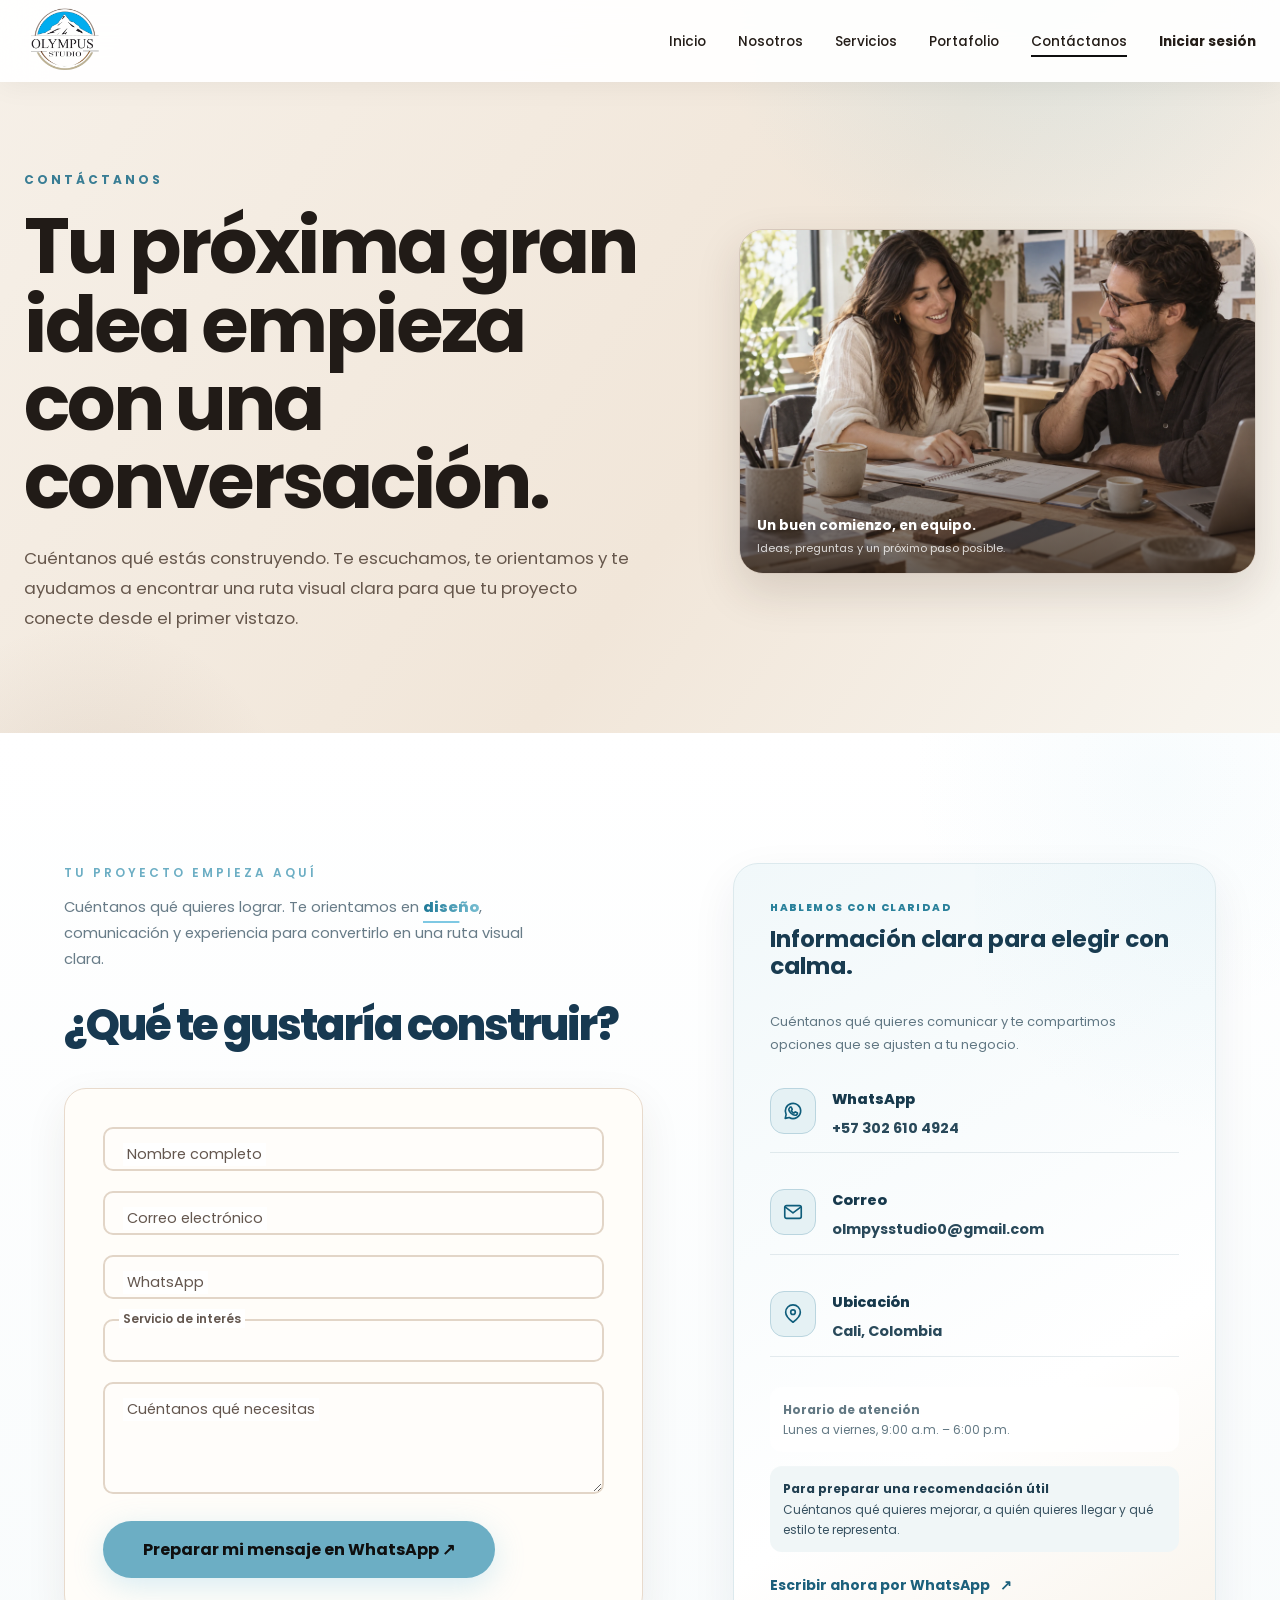
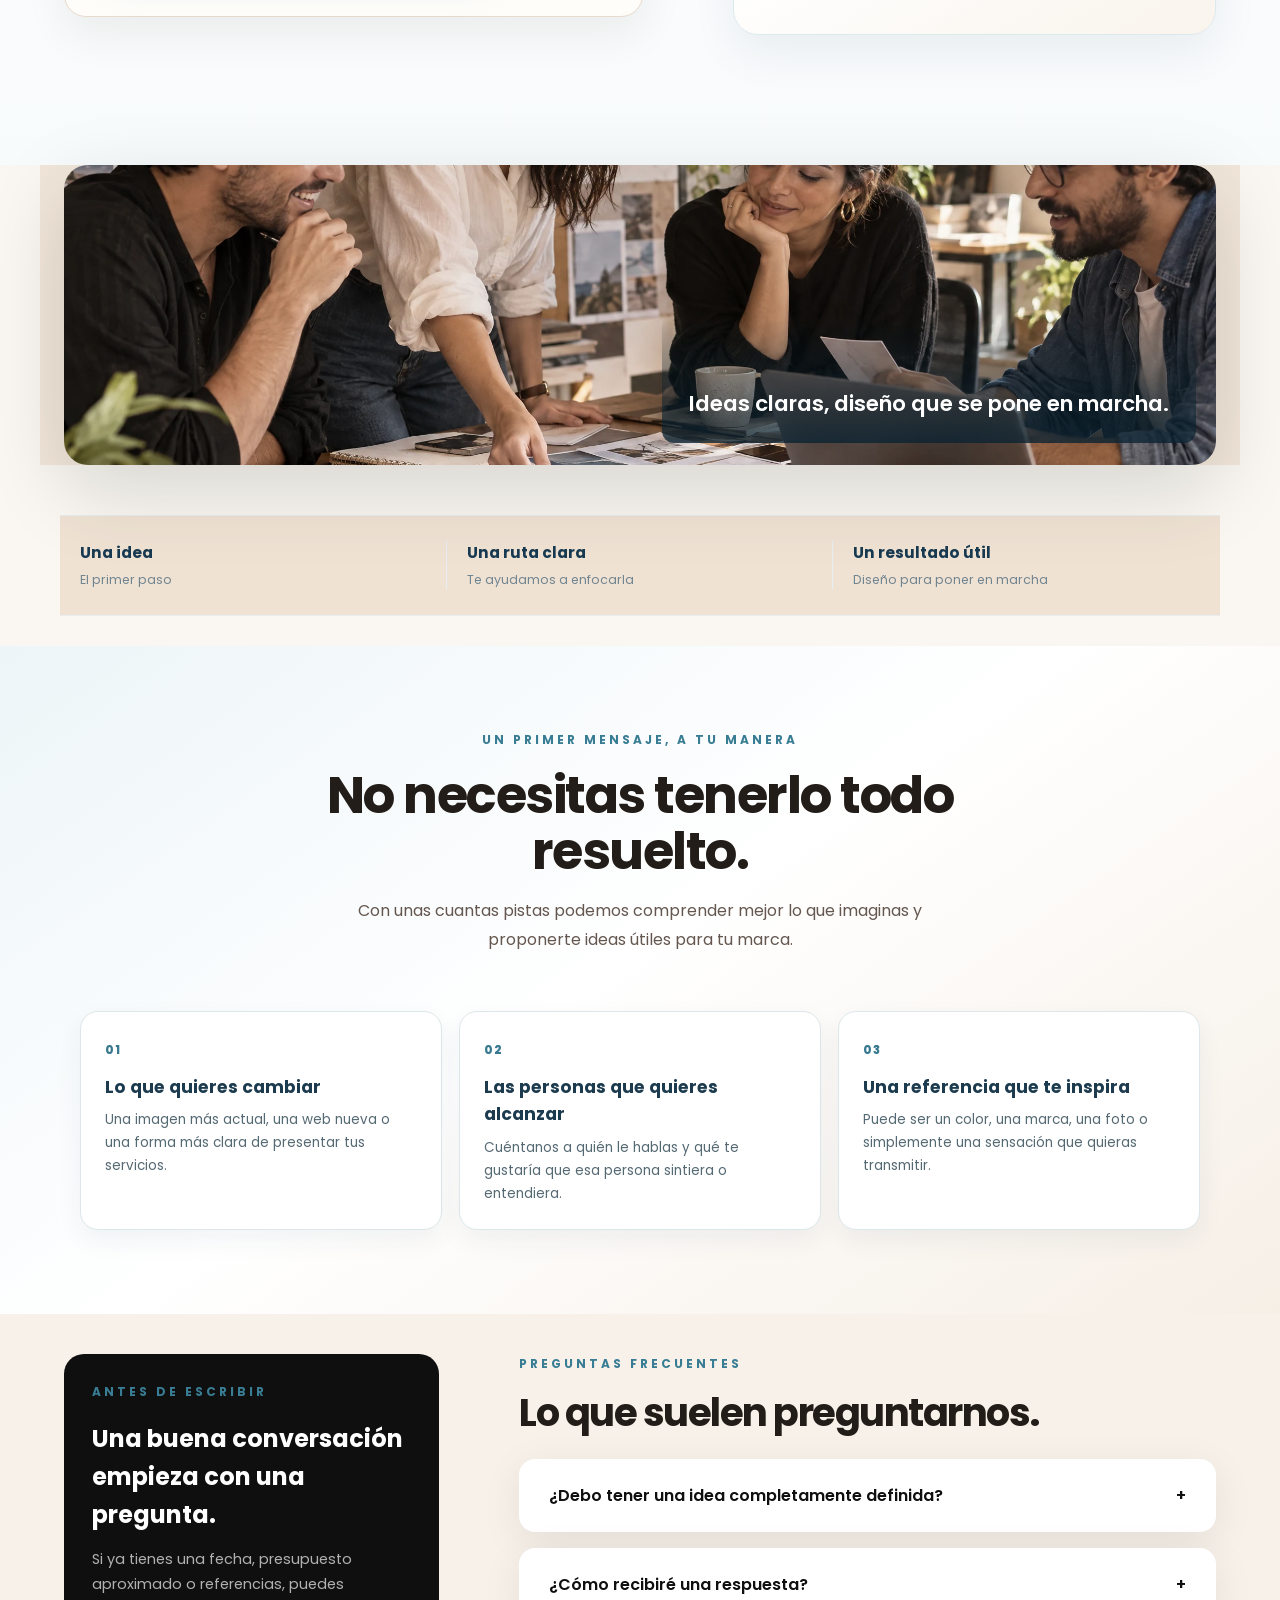
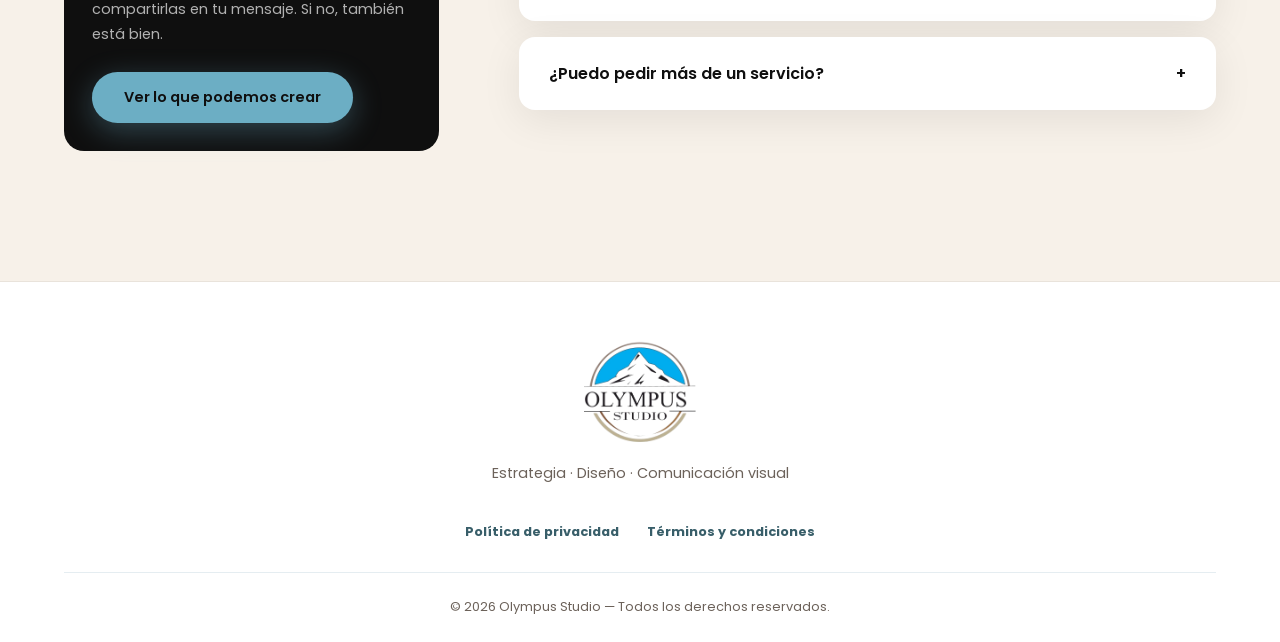
==== commit 9e3a12a9: "Final_Archivo" ====
--- a/contactanos.html
+++ b/contactanos.html
@@ -1,2 +1,3 @@
 <!DOCTYPE html>
-<html lang="es"><head><meta charset="utf-8"/><meta content="width=device-width, initial-scale=1.0" name="viewport"/><title>Contáctanos — Olympus Studio</title><meta content="Contacta a Olympus Studio para hablar sobre páginas web, identidad visual y diseño gráfico." name="description"/><link href="https://fonts.googleapis.com" rel="preconnect"/><link crossorigin="" href="https://fonts.gstatic.com" rel="preconnect"/><link href="https://fonts.googleapis.com/css2?family=Poppins:wght@300;400;500;600;700;800&amp;display=swap" rel="stylesheet"/><link href="css/style.css" rel="stylesheet"/><link href="img/favicon-128.png?v=3" rel="icon" sizes="128x128" type="image/png"/><link href="img/olympus-studio-logo.png" rel="apple-touch-icon"/></head><body data-page="contactanos"><nav aria-label="Navegación principal" class="navbar page-navbar" id="navbar" role="navigation"><div class="navbar-inner"><a aria-label="Olympus Studio, inicio" class="nav-logo" href="index.html"><img alt="Logo de Olympus Studio" class="brand-logo" src="img/olympus-studio-logo.png"/></a><ul class="nav-links" id="navLinks"><li><a class="nav-link" data-page-link="inicio" href="index.html">Inicio</a></li><li><a class="nav-link" data-page-link="nosotros" href="nosotros.html">Nosotros</a></li><li><a class="nav-link" data-page-link="servicios" href="servicios.html">Servicios</a></li><li><a class="nav-link" data-page-link="portafolio" href="portafolio.html">Portafolio</a></li><li><a class="nav-link" data-page-link="contactanos" href="contactanos.html">Contáctanos</a></li><li><a class="nav-link nav-login-link" href="login.html">Iniciar sesión</a></li></ul><button aria-expanded="false" aria-label="Abrir menú" class="mobile-toggle" id="mobileToggle"><span></span><span></span><span></span></button></div></nav><main><section aria-labelledby="contactHeroTitle" class="page-hero contact-page-hero"><div class="page-hero-inner"><div class="page-hero-copy"><span class="page-hero-kicker">Contáctanos</span><h1 id="contactHeroTitle">Tu próxima gran idea empieza con una conversación.</h1><p>Cuéntanos qué estás construyendo. Te escuchamos, te orientamos y te ayudamos a encontrar una ruta visual clara para que tu proyecto conecte desde el primer vistazo.</p></div><figure class="contact-page-hero-visual"><img alt="Conversación cercana entre un cliente y el equipo creativo de Olympus Studio" fetchpriority="high" src="img/renewal-contact.webp"/><figcaption><strong>Un buen comienzo, en equipo.</strong><span>Ideas, preguntas y un próximo paso posible.</span></figcaption></figure></div></section><section class="multipage-section contacto"><div class="contacto-inner"><div><div class="contacto-label">Tu proyecto empieza aquí</div><p class="contact-intro">Cuéntanos qué quieres lograr. Te orientamos en <span class="contact-design-highlight">diseño</span>, comunicación y experiencia para convertirlo en una ruta visual clara.</p><h2 class="contacto-title">¿Qué te gustaría construir?</h2><form class="contacto-form" id="contactForm" novalidate=""><div class="form-group"><input aria-label="Nombre completo" id="nombre" name="nombre" placeholder=" " required="" type="text"/><label for="nombre">Nombre completo</label></div><div class="form-group"><input aria-label="Correo electrónico" id="correo" name="correo" placeholder=" " required="" type="email"/><label for="correo">Correo electrónico</label></div><div class="form-group"><input aria-label="WhatsApp" id="whatsapp" name="whatsapp" placeholder=" " required="" type="tel"/><label for="whatsapp">WhatsApp</label></div><div class="form-group"><select aria-label="Servicio de interés" id="tipo" name="tipo" required=""><option disabled="" selected="" value=""></option><option>Página web</option><option>Identidad visual</option><option>Tarjetas corporativas</option><option>Producción 2D</option><option>Diseño para redes</option><option>Campañas de marca</option><option>Otro proyecto</option></select><label for="tipo">Servicio de interés</label></div><div class="form-group"><textarea aria-label="Mensaje" id="mensaje" name="mensaje" placeholder=" " required=""></textarea><label for="mensaje">Cuéntanos qué necesitas</label></div><button class="btn-submit" type="submit">Preparar mi mensaje en WhatsApp <span aria-hidden="true">↗</span></button></form></div><div class="contacto-info"><span class="contact-info-kicker">Hablemos con claridad</span><h3>Tu idea merece una buena dirección.</h3><p class="contact-info-intro">Comparte lo que imaginas; te ayudamos a elegir el siguiente paso y a ponerlo en marcha.</p><div class="contacto-info-item"><div class="icon">⌕</div><div><strong>WhatsApp</strong><a href="https://wa.me/573026104924" rel="noopener noreferrer" target="_blank">+57 302 610 4924</a></div></div><div class="contacto-info-item"><div class="icon">@</div><div><strong>Correo</strong><a href="mailto:olmpysstudio0@gmail.com">olmpysstudio0@gmail.com</a></div></div><div class="contacto-info-item"><div class="icon">⌖</div><div><strong>Ubicación</strong><span>Cali, Colombia</span></div></div><div class="contacto-horario"><strong>Horario de atención</strong><br/>Lunes a viernes, 9:00 a.m. – 6:00 p.m.</div><div class="contacto-horario contact-response"><strong>¿Qué pasa después?</strong><br/>Leemos tu mensaje y te respondemos con claridad sobre el siguiente paso.</div><a class="contact-direct-link" href="https://wa.me/573026104924" rel="noopener noreferrer" target="_blank">Escribir ahora por WhatsApp <span aria-hidden="true">↗</span></a></div></div></section><section class="contact-visual contact-project-visual"><img alt="Equipo creativo trabajando en una idea de marca" decoding="async" loading="lazy" src="img/renewal-creative.webp"/><span>Ideas claras, diseño que se pone en marcha.</span></section><section class="contact-trust-strip"><div><strong>Una idea</strong><span>El primer paso</span></div><div><strong>Una ruta clara</strong><span>Te ayudamos a enfocarla</span></div><div><strong>Un resultado útil</strong><span>Diseño para poner en marcha</span></div></section><section class="multipage-section contact-next"><div class="section-heading centered"><span class="section-kicker">Después de escribirnos</span><h2>Te acompañamos de la idea a la acción.</h2><p>Revisamos tu mensaje, aclaramos dudas y te contamos cuál sería el siguiente paso para tu proyecto.</p></div><div class="process-grid"><article class="process-card"><div class="process-number">01</div><h3>Te leemos</h3><p>Conocemos tu contexto y el reto que quieres resolver.</p></article><article class="process-card"><div class="process-number">02</div><h3>Te orientamos</h3><p>Te recomendamos el servicio o combinación que mejor se ajuste a tu momento.</p></article><article class="process-card"><div class="process-number">03</div><h3>Construimos</h3><p>Definimos una ruta clara para convertir la idea en una solución visual.</p></article></div></section><section class="faq-section multipage-section contact-faq"><div class="faq-layout"><div class="faq-side-note"><span class="section-kicker">Antes de escribir</span><h2>Una buena conversación empieza con una pregunta.</h2><p>Si ya tienes una fecha, presupuesto aproximado o referencias, puedes compartirlas en tu mensaje. Si no, también está bien.</p><a class="btn btn-primary" href="servicios.html">Ver lo que podemos crear</a></div><div><div class="section-heading"><span class="section-kicker">Preguntas frecuentes</span><h2>Lo que suelen preguntarnos.</h2></div><div class="faq-list"><article class="faq-item"><button aria-expanded="false" class="faq-question">¿Debo tener una idea completamente definida?<span aria-hidden="true">+</span></button><div class="faq-answer"><p>No. Basta con contarnos qué quieres mejorar o lograr; te ayudaremos a ordenar las opciones.</p></div></article><article class="faq-item"><button aria-expanded="false" class="faq-question">¿Cómo recibiré una respuesta?<span aria-hidden="true">+</span></button><div class="faq-answer"><p>Al enviar el formulario, se abre WhatsApp con el mensaje preparado para que revises y confirmes el envío.</p></div></article><article class="faq-item"><button aria-expanded="false" class="faq-question">¿Puedo pedir más de un servicio?<span aria-hidden="true">+</span></button><div class="faq-answer"><p>Sí, indícanos todos los frentes que tienes en mente y revisamos cómo integrarlos.</p></div></article></div></div></div></section></main><footer class="footer" role="contentinfo"><div class="footer-inner"><div class="footer-brand"><img alt="Olympus Studio" class="footer-logo-image" src="img/olympus-studio-logo.png"/></div><p class="footer-tagline">Estrategia · Diseño · Comunicación visual</p><div aria-label="Información legal" class="footer-legal-links"><button aria-controls="modalPrivacidad" aria-haspopup="dialog" class="footer-legal-link" onclick="showModal('privacidad')" type="button">Política de privacidad</button><button aria-controls="modalTerminos" aria-haspopup="dialog" class="footer-legal-link" onclick="showModal('terminos')" type="button">Términos y condiciones</button></div><p class="footer-copy">© 2026 Olympus Studio — Todos los derechos reservados.</p></div></footer><div class="modal-overlay" id="modalOverlay" onclick="closeModal()"></div><div aria-labelledby="siteTermsTitle" aria-modal="true" class="modal modal-legal" id="modalTerminos" role="dialog" tabindex="-1"><button aria-label="Cerrar" class="modal-close" onclick="closeModal()" type="button">×</button><span class="legal-modal-kicker">Olympus Studio · Información general</span><h3 id="siteTermsTitle">Términos y condiciones</h3><div class="modal-content"><p><strong>Uso del contenido.</strong> El sitio y el portafolio incluyen exploraciones visuales y muestras ilustrativas. No copies, publiques ni atribuyas como propios textos o imágenes sin contar con autorización.</p><p><strong>Solicitudes de servicio.</strong> Enviar una consulta no constituye una cotización, una reserva ni un contrato. El alcance, los tiempos, las revisiones, los valores y los derechos de uso se confirman en una propuesta aceptada por ambas partes.</p><p><strong>Información compartida.</strong> Procura que los datos que incluyas sean correctos y que tengas autorización para compartir cualquier material que adjuntes o describas.</p><p><strong>Servicios externos.</strong> El formulario prepara un mensaje para WhatsApp; el acceso y uso de ese servicio se rige por sus propias condiciones.</p><p class="legal-modal-note">Texto informativo para el prototipo del sitio. Revísalo para reflejar las condiciones comerciales reales antes de publicarlo.</p></div></div><div aria-labelledby="sitePrivacyTitle" aria-modal="true" class="modal modal-legal" id="modalPrivacidad" role="dialog" tabindex="-1"><button aria-label="Cerrar" class="modal-close" onclick="closeModal()" type="button">×</button><span class="legal-modal-kicker">Olympus Studio · Datos y privacidad</span><h3 id="sitePrivacyTitle">Política de privacidad</h3><div class="modal-content"><p><strong>Consultas de contacto.</strong> El formulario solicita nombre, correo, teléfono, servicio de interés y mensaje para preparar una respuesta a tu consulta. Al pulsar el botón se abre WhatsApp con el texto; esta versión del sitio no lo envía a un servidor propio. Tú decides si lo envías. WhatsApp procesa la información que compartas conforme a sus propias políticas.</p><p><strong>Cuentas de demostración.</strong> Los perfiles y datos creados en el acceso de prueba se guardan localmente en el navegador. No uses contraseñas ni información sensible reales; puedes borrar esos datos eliminando el almacenamiento de este sitio en tu navegador.</p><p><strong>Control de tus datos.</strong> Comparte solo la información necesaria. Para solicitar una actualización o eliminación, utiliza la página Contáctanos.</p><p class="legal-modal-note">Aviso informativo para esta versión estática. Antes de usar el sitio comercialmente, revisa la identidad del responsable, los plazos de conservación y el procedimiento aplicable de protección de datos.</p></div></div><script src="js/main.js?v=20261007h"></script></body></html>
+<html lang="es"><head><meta charset="utf-8"/><meta content="width=device-width, initial-scale=1.0" name="viewport"/><title>Contáctanos — Olympus Studio</title><meta content="Contacta a Olympus Studio para hablar sobre páginas web, identidad visual y diseño gráfico." name="description"/><link href="https://fonts.googleapis.com" rel="preconnect"/><link crossorigin="" href="https://fonts.gstatic.com" rel="preconnect"/><link href="https://fonts.googleapis.com/css2?family=Poppins:wght@300;400;500;600;700;800&amp;display=swap" rel="stylesheet"/><link href="css/style.css?v=2026101511" rel="stylesheet"/><link href="img/favicon-128.png?v=3" rel="icon" sizes="128x128" type="image/png"/><link href="img/olympus-studio-logo.png" rel="apple-touch-icon"/></head><body data-page="contactanos"><nav aria-label="Navegación principal" class="navbar page-navbar" id="navbar" role="navigation"><div class="navbar-inner"><a aria-label="Olympus Studio, inicio" class="nav-logo" href="index.html"><img alt="Logo de Olympus Studio" class="brand-logo" src="img/olympus-studio-logo.png"/></a><ul class="nav-links" id="navLinks"><li><a class="nav-link" data-page-link="inicio" href="index.html">Inicio</a></li><li><a class="nav-link" data-page-link="nosotros" href="nosotros.html">Nosotros</a></li><li><a class="nav-link" data-page-link="servicios" href="servicios.html">Servicios</a></li><li><a class="nav-link" data-page-link="portafolio" href="portafolio.html">Portafolio</a></li><li><a class="nav-link" data-page-link="contactanos" href="contactanos.html">Contáctanos</a></li><li><a class="nav-link nav-login-link" href="login.html">Iniciar sesión</a></li></ul><button aria-expanded="false" aria-label="Abrir menú" class="mobile-toggle" id="mobileToggle"><span></span><span></span><span></span></button></div></nav><main><section aria-labelledby="contactHeroTitle" class="page-hero contact-page-hero"><div class="page-hero-inner"><div class="page-hero-copy"><span class="page-hero-kicker">Contáctanos</span><h1 id="contactHeroTitle">Tu próxima gran idea empieza con una conversación.</h1><p>Cuéntanos qué estás construyendo. Te escuchamos, te orientamos y te ayudamos a encontrar una ruta visual clara para que tu proyecto conecte desde el primer vistazo.</p></div><figure class="contact-page-hero-visual"><img alt="Conversación cercana entre un cliente y el equipo creativo de Olympus Studio" fetchpriority="high" src="img/renewal-contact.webp"/><figcaption><strong>Un buen comienzo, en equipo.</strong><span>Ideas, preguntas y un próximo paso posible.</span></figcaption></figure></div></section><section class="multipage-section contacto"><div class="contacto-inner"><div><div class="contacto-label">Tu proyecto empieza aquí</div><p class="contact-intro">Cuéntanos qué quieres lograr. Te orientamos en <span class="contact-design-highlight">diseño</span>, comunicación y experiencia para convertirlo en una ruta visual clara.</p><h2 class="contacto-title">¿Qué te gustaría construir?</h2><form class="contacto-form" id="contactForm" novalidate=""><div class="form-group"><input aria-label="Nombre completo" id="nombre" name="nombre" placeholder=" " required="" type="text"/><label for="nombre">Nombre completo</label></div><div class="form-group"><input aria-label="Correo electrónico" id="correo" name="correo" placeholder=" " required="" type="email"/><label for="correo">Correo electrónico</label></div><div class="form-group"><input aria-label="WhatsApp" id="whatsapp" name="whatsapp" placeholder=" " required="" type="tel"/><label for="whatsapp">WhatsApp</label></div><div class="form-group"><select aria-label="Servicio de interés" id="tipo" name="tipo" required=""><option disabled="" selected="" value=""></option><option>Página web</option><option>Identidad visual</option><option>Tarjetas corporativas</option><option>Producción 2D</option><option>Diseño para redes</option><option>Campañas de marca</option><option>Otro proyecto</option></select><label for="tipo">Servicio de interés</label></div><div class="form-group"><textarea aria-label="Mensaje" id="mensaje" name="mensaje" placeholder=" " required=""></textarea><label for="mensaje">Cuéntanos qué necesitas</label></div><button class="btn-submit" type="submit">Preparar mi mensaje en WhatsApp <span aria-hidden="true">↗</span></button></form></div><div class="contacto-info"><span class="contact-info-kicker">Hablemos con claridad</span><h3>Información clara para elegir con calma.</h3><p class="contact-info-intro">Cuéntanos qué quieres comunicar y te compartimos opciones que se ajusten a tu negocio.</p><div class="contacto-info-item"><div aria-hidden="true" class="icon contact-icon"><svg aria-hidden="true" fill="none" stroke="currentColor" stroke-linecap="round" stroke-linejoin="round" stroke-width="1.8" viewbox="0 0 24 24"><path d="M20.4 11.8a8.4 8.4 0 0 1-12.5 7.3L3.5 20l1-4.1a8.4 8.4 0 1 1 15.9-4.1Z"></path><path d="M8.4 8.3c.3-.5.6-.5.9-.5h.5c.2 0 .4.1.5.4l.8 1.8c.1.2.1.4-.1.6l-.6.7c-.2.2-.2.4-.1.6.6 1 1.4 1.7 2.4 2.2.2.1.4.1.6-.1l.8-.9c.2-.2.4-.2.7-.1l1.7.8c.2.1.4.3.4.5 0 .4-.2 1.2-.7 1.6-.5.5-1.2.8-2 .7-1.1-.1-2.6-.7-4.2-2-1.3-1.1-2.2-2.5-2.5-3.7-.2-.8.1-1.5.5-2Z"></path></svg></div><div><strong>WhatsApp</strong><a href="https://wa.me/573026104924" rel="noopener noreferrer" target="_blank">+57 302 610 4924</a></div></div><div class="contacto-info-item"><div aria-hidden="true" class="icon contact-icon"><svg aria-hidden="true" fill="none" stroke="currentColor" stroke-linecap="round" stroke-linejoin="round" stroke-width="1.8" viewbox="0 0 24 24"><rect height="14" rx="2" width="18" x="3" y="5"></rect><path d="m4 7 8 6 8-6"></path></svg></div><div><strong>Correo</strong><a href="mailto:olmpysstudio0@gmail.com">olmpysstudio0@gmail.com</a></div></div><div class="contacto-info-item"><div aria-hidden="true" class="icon contact-icon"><svg aria-hidden="true" fill="none" stroke="currentColor" stroke-linecap="round" stroke-linejoin="round" stroke-width="1.8" viewbox="0 0 24 24"><path d="M20 10c0 5-8 11-8 11S4 15 4 10a8 8 0 1 1 16 0Z"></path><circle cx="12" cy="10" r="2.5"></circle></svg></div><div><strong>Ubicación</strong><span>Cali, Colombia</span></div></div><div class="contacto-horario"><strong>Horario de atención</strong><br/>Lunes a viernes, 9:00 a.m. – 6:00 p.m.</div><div class="contacto-horario contact-response"><strong>Para preparar una recomendación útil</strong><br/>Cuéntanos qué quieres mejorar, a quién quieres llegar y qué estilo te representa.</div><a class="contact-direct-link" href="https://wa.me/573026104924" rel="noopener noreferrer" target="_blank">Escribir ahora por WhatsApp <span aria-hidden="true">↗</span></a></div></div></section><section class="contact-visual contact-project-visual"><img alt="Equipo creativo trabajando en una idea de marca" decoding="async" loading="lazy" src="img/renewal-creative.webp"/><span>Ideas claras, diseño que se pone en marcha.</span></section><section class="contact-trust-strip"><div><strong>Una idea</strong><span>El primer paso</span></div><div><strong>Una ruta clara</strong><span>Te ayudamos a enfocarla</span></div><div><strong>Un resultado útil</strong><span>Diseño para poner en marcha</span></div></section><section aria-labelledby="contactNotesTitle" class="multipage-section contact-next contact-notes"><div class="contact-notes-inner"><div class="section-heading centered"><span class="section-kicker">Un primer mensaje, a tu manera</span><h2 id="contactNotesTitle">No necesitas tenerlo todo resuelto.</h2><p>Con unas cuantas pistas podemos comprender mejor lo que imaginas y proponerte ideas útiles para tu marca.</p></div><div class="contact-notes-grid"><article><span>01</span><h3>Lo que quieres cambiar</h3><p>Una imagen más actual, una web nueva o una forma más clara de presentar tus servicios.</p></article><article><span>02</span><h3>Las personas que quieres alcanzar</h3><p>Cuéntanos a quién le hablas y qué te gustaría que esa persona sintiera o entendiera.</p></article><article><span>03</span><h3>Una referencia que te inspira</h3><p>Puede ser un color, una marca, una foto o simplemente una sensación que quieras transmitir.</p></article></div></div></section><section class="faq-section multipage-section contact-faq"><div class="faq-layout"><div class="faq-side-note"><span class="section-kicker">Antes de escribir</span><h2>Una buena conversación empieza con una pregunta.</h2><p>Si ya tienes una fecha, presupuesto aproximado o referencias, puedes compartirlas en tu mensaje. Si no, también está bien.</p><a class="btn btn-primary" href="servicios.html">Ver lo que podemos crear</a></div><div><div class="section-heading"><span class="section-kicker">Preguntas frecuentes</span><h2>Lo que suelen preguntarnos.</h2></div><div class="faq-list"><article class="faq-item"><button aria-expanded="false" class="faq-question">¿Debo tener una idea completamente definida?<span aria-hidden="true">+</span></button><div class="faq-answer"><p>No. Basta con contarnos qué quieres mejorar o lograr; te ayudaremos a ordenar las opciones.</p></div></article><article class="faq-item"><button aria-expanded="false" class="faq-question">¿Cómo recibiré una respuesta?<span aria-hidden="true">+</span></button><div class="faq-answer"><p>Al enviar el formulario, se abre WhatsApp con el mensaje preparado para que revises y confirmes el envío.</p></div></article><article class="faq-item"><button aria-expanded="false" class="faq-question">¿Puedo pedir más de un servicio?<span aria-hidden="true">+</span></button><div class="faq-answer"><p>Sí, indícanos todos los frentes que tienes en mente y revisamos cómo integrarlos.</p></div></article></div></div></div></section></main><footer class="footer" role="contentinfo"><div class="footer-inner"><div class="footer-brand"><img alt="Olympus Studio" class="footer-logo-image" src="img/olympus-studio-logo.png"/></div><p class="footer-tagline">Estrategia · Diseño · Comunicación visual</p><div aria-label="Información legal" class="footer-legal-links"><button aria-controls="modalPrivacidad" aria-haspopup="dialog" class="footer-legal-link" onclick="showModal('privacidad')" type="button">Política de privacidad</button><button aria-controls="modalTerminos" aria-haspopup="dialog" class="footer-legal-link" onclick="showModal('terminos')" type="button">Términos y condiciones</button></div><p class="footer-copy">© 2026 Olympus Studio — Todos los derechos reservados.</p></div></footer><div class="modal-overlay" id="modalOverlay" onclick="closeModal()"></div><div aria-labelledby="siteTermsTitle" aria-modal="true" class="modal modal-legal" id="modalTerminos" role="dialog" tabindex="-1"><button aria-label="Cerrar" class="modal-close" onclick="closeModal()" type="button">×</button><span class="legal-modal-kicker">Olympus Studio · Información general</span><h3 id="siteTermsTitle">Términos y condiciones</h3><div class="modal-content"><p><strong>Uso del contenido.</strong> El sitio y el portafolio incluyen exploraciones visuales y muestras ilustrativas. No copies, publiques ni atribuyas como propios textos o imágenes sin contar con autorización.</p><p><strong>Solicitudes de servicio.</strong> Enviar una consulta no constituye una cotización, una reserva ni un contrato. El alcance, los tiempos, las revisiones, los valores y los derechos de uso se confirman en una propuesta aceptada por ambas partes.</p><p><strong>Información compartida.</strong> Procura que los datos que incluyas sean correctos y que tengas autorización para compartir cualquier material que adjuntes o describas.</p><p><strong>Servicios externos.</strong> El formulario prepara un mensaje para WhatsApp; el acceso y uso de ese servicio se rige por sus propias condiciones.</p><p class="legal-modal-note">Texto informativo para el prototipo del sitio. Revísalo para reflejar las condiciones comerciales reales antes de publicarlo.</p></div></div><div aria-labelledby="sitePrivacyTitle" aria-modal="true" class="modal modal-legal" id="modalPrivacidad" role="dialog" tabindex="-1"><button aria-label="Cerrar" class="modal-close" onclick="closeModal()" type="button">×</button><span class="legal-modal-kicker">Olympus Studio · Datos y privacidad</span><h3 id="sitePrivacyTitle">Política de privacidad</h3><div class="modal-content"><p><strong>Consultas de contacto.</strong> El formulario solicita nombre, correo, teléfono, servicio de interés y mensaje para preparar una respuesta a tu consulta. Al pulsar el botón se abre WhatsApp con el texto; esta versión del sitio no lo envía a un servidor propio. Tú decides si lo envías. WhatsApp procesa la información que compartas conforme a sus propias políticas.</p><p><strong>Cuentas de demostración.</strong> Los perfiles y datos creados en el acceso de prueba se guardan localmente en el navegador. No uses contraseñas ni información sensible reales; puedes borrar esos datos eliminando el almacenamiento de este sitio en tu navegador.</p><p><strong>Control de tus datos.</strong> Comparte solo la información necesaria. Para solicitar una actualización o eliminación, utiliza la página Contáctanos.</p><p class="legal-modal-note">Aviso informativo para esta versión estática. Antes de usar el sitio comercialmente, revisa la identidad del responsable, los plazos de conservación y el procedimiento aplicable de protección de datos.</p></div></div><script src="js/main.js?v=20261007h"></script></body></html>
+
--- a/css/style.css
+++ b/css/style.css
@@ -1148,3 +1148,52 @@
 @media(max-width:1000px) { .service-benefits-grid,.service-how .process-grid { grid-template-columns:repeat(2,minmax(0,1fr)); } }
 @media(max-width:680px) { .service-benefits-inner { width:min(100% - 36px,540px); }.service-benefits-grid,.service-how .process-grid { grid-template-columns:1fr; }.service-benefit,.service-how .process-card { min-height:0; }.service-guidance-steps { grid-template-columns:1fr; } }
 @media(prefers-reduced-motion:reduce) { .service-benefit,.service-how .process-card,.service-how .process-card::after,.service-guidance-steps>div { animation:none !important; transition-duration:.01ms !important; } }
+
+/* Renovación solicitada: más imagen, lectura clara y acentos azul/café claro. */
+.home-next-section { padding:clamp(62px,8vw,100px) 0; background:linear-gradient(145deg,#edf5f8 0%,#fff 52%,#f5eee5 100%); }
+.home-next-inner { width:min(1180px,calc(100% - 48px)); margin:0 auto; }
+.home-next-heading { max-width:760px; margin:0 auto 34px; text-align:center; }
+.home-next-heading h2 { margin:12px 0 13px; color:#18394d; font-size:clamp(2rem,4.4vw,3.25rem); line-height:1.1; letter-spacing:-.04em; }
+.home-next-heading>p { margin:0 auto; max-width:690px; color:#526873; font-size:.96rem; line-height:1.8; }
+.home-next-grid { display:grid; grid-template-columns:repeat(2,minmax(0,1fr)); gap:23px; }
+.home-next-card { overflow:hidden; border:1px solid #dce7e9; border-radius:22px; background:#fff; box-shadow:0 13px 34px rgba(24,57,77,.08); transition:transform .35s ease,box-shadow .35s ease; }
+.home-next-card:hover { transform:translateY(-6px); box-shadow:0 22px 44px rgba(24,57,77,.14); }
+.home-next-card>img { display:block; width:100%; aspect-ratio:1.65; object-fit:cover; }
+.home-next-card-copy { padding:24px 26px 27px; }
+.home-next-card-copy>span,.service-outcome-card>div>span { color:#3d7c92; font-size:.66rem; font-weight:800; letter-spacing:.13em; }
+.home-next-card-copy h3 { margin:9px 0 9px; color:#19394d; font-size:1.3rem; line-height:1.3; }
+.home-next-card-copy p { margin:0 0 16px; color:#586b75; font-size:.87rem; line-height:1.75; }
+.home-next-card-copy>a { color:#17627f; font-size:.82rem; font-weight:700; text-decoration:none; }
+.home-next-card-copy>a:hover { color:#8a6346; }
+.service-outcomes { padding:clamp(56px,7vw,86px) 0; background:linear-gradient(145deg,#fbf7f1,#edf5f8 72%,#f5ede4); }
+.service-outcomes-inner { width:min(1180px,calc(100% - 48px)); margin:0 auto; }
+.service-outcomes-grid { display:grid; grid-template-columns:repeat(3,minmax(0,1fr)); gap:19px; margin-top:31px; }
+.service-outcome-card { overflow:hidden; height:100%; border:1px solid #dce5e6; border-radius:20px; background:#fff; box-shadow:0 12px 30px rgba(24,57,77,.07); transition:transform .36s ease,box-shadow .36s ease; }
+.service-outcome-card:hover { transform:translateY(-6px); box-shadow:0 21px 42px rgba(24,57,77,.13); }
+.service-outcome-card>img { display:block; width:100%; aspect-ratio:1.48; object-fit:cover; }
+.service-outcome-card>div { padding:21px 22px 24px; }
+.service-outcome-card h3 { margin:8px 0 8px; color:#19394d; font-size:1.14rem; }
+.service-outcome-card p { margin:0; color:#596c74; font-size:.84rem; line-height:1.7; }
+.contacto-info .contacto-info-item .contact-icon { width:46px; height:46px; border:1px solid #c5dfe9; border-radius:14px; color:#155b78; background:linear-gradient(145deg,#e5f3f7,#f6ede1); }
+.contacto-info .contacto-info-item .contact-icon svg { display:block; width:22px; height:22px; }
+.contacto-info .contacto-info-item div strong { color:#203f51 !important; font-weight:750; }
+.contacto-info .contacto-info-item div span,.contacto-info .contacto-info-item div a { color:#385261 !important; font-weight:600; }
+.contacto-info .contacto-info-item div a:hover { color:#126184 !important; }
+.contacto-info .contact-response { color:#385261 !important; background:#f0f6f7 !important; }
+.contacto-info .contact-response strong { color:#203f51 !important; }
+.contact-notes { padding:clamp(54px,7vw,84px) 0; background:linear-gradient(145deg,#edf5f8,#fff 48%,#f6efe6); }
+.contact-notes-inner { width:min(1120px,calc(100% - 48px)); margin:0 auto; }
+.contact-notes-grid { display:grid; grid-template-columns:repeat(3,minmax(0,1fr)); gap:17px; margin-top:27px; }
+.contact-notes-grid article { min-height:190px; padding:24px; border:1px solid #dce7e9; border-radius:18px; background:#fff; box-shadow:0 10px 26px rgba(24,57,77,.06); transition:transform .32s ease,box-shadow .32s ease; }
+.contact-notes-grid article:hover { transform:translateY(-5px); box-shadow:0 18px 38px rgba(24,57,77,.12); }
+.contact-notes-grid article>span { color:#377990; font-size:.72rem; font-weight:800; letter-spacing:.12em; }
+.contact-notes-grid h3 { margin:12px 0 8px; color:#1c3b4e; font-size:1.08rem; }
+.contact-notes-grid p { margin:0; color:#556973; font-size:.84rem; line-height:1.7; }
+@media(max-width:760px) { .home-next-grid,.service-outcomes-grid,.contact-notes-grid { grid-template-columns:1fr; }.home-next-inner,.service-outcomes-inner,.contact-notes-inner { width:min(100% - 36px,560px); }.home-next-card>img { aspect-ratio:1.45; } }
+@media(prefers-reduced-motion:reduce) { .home-next-card,.service-outcome-card,.contact-notes-grid article { transition-duration:.01ms !important; } }
+
+/* Contraste explícito para los datos de contacto en fondos claros. */
+body[data-page="contactanos"] .contacto-info .contacto-info-item > div > strong { color:#17394c !important; font-size:.9rem; font-weight:750; }
+body[data-page="contactanos"] .contacto-info .contacto-info-item > div > a,
+body[data-page="contactanos"] .contacto-info .contacto-info-item > div > span { color:#29495a !important; font-size:.9rem; font-weight:650; }
+body[data-page="contactanos"] .contacto-info .contacto-info-item .contact-icon { color:#0f5d7b !important; background:#e5f1f4 !important; border-color:#bad5df !important; }
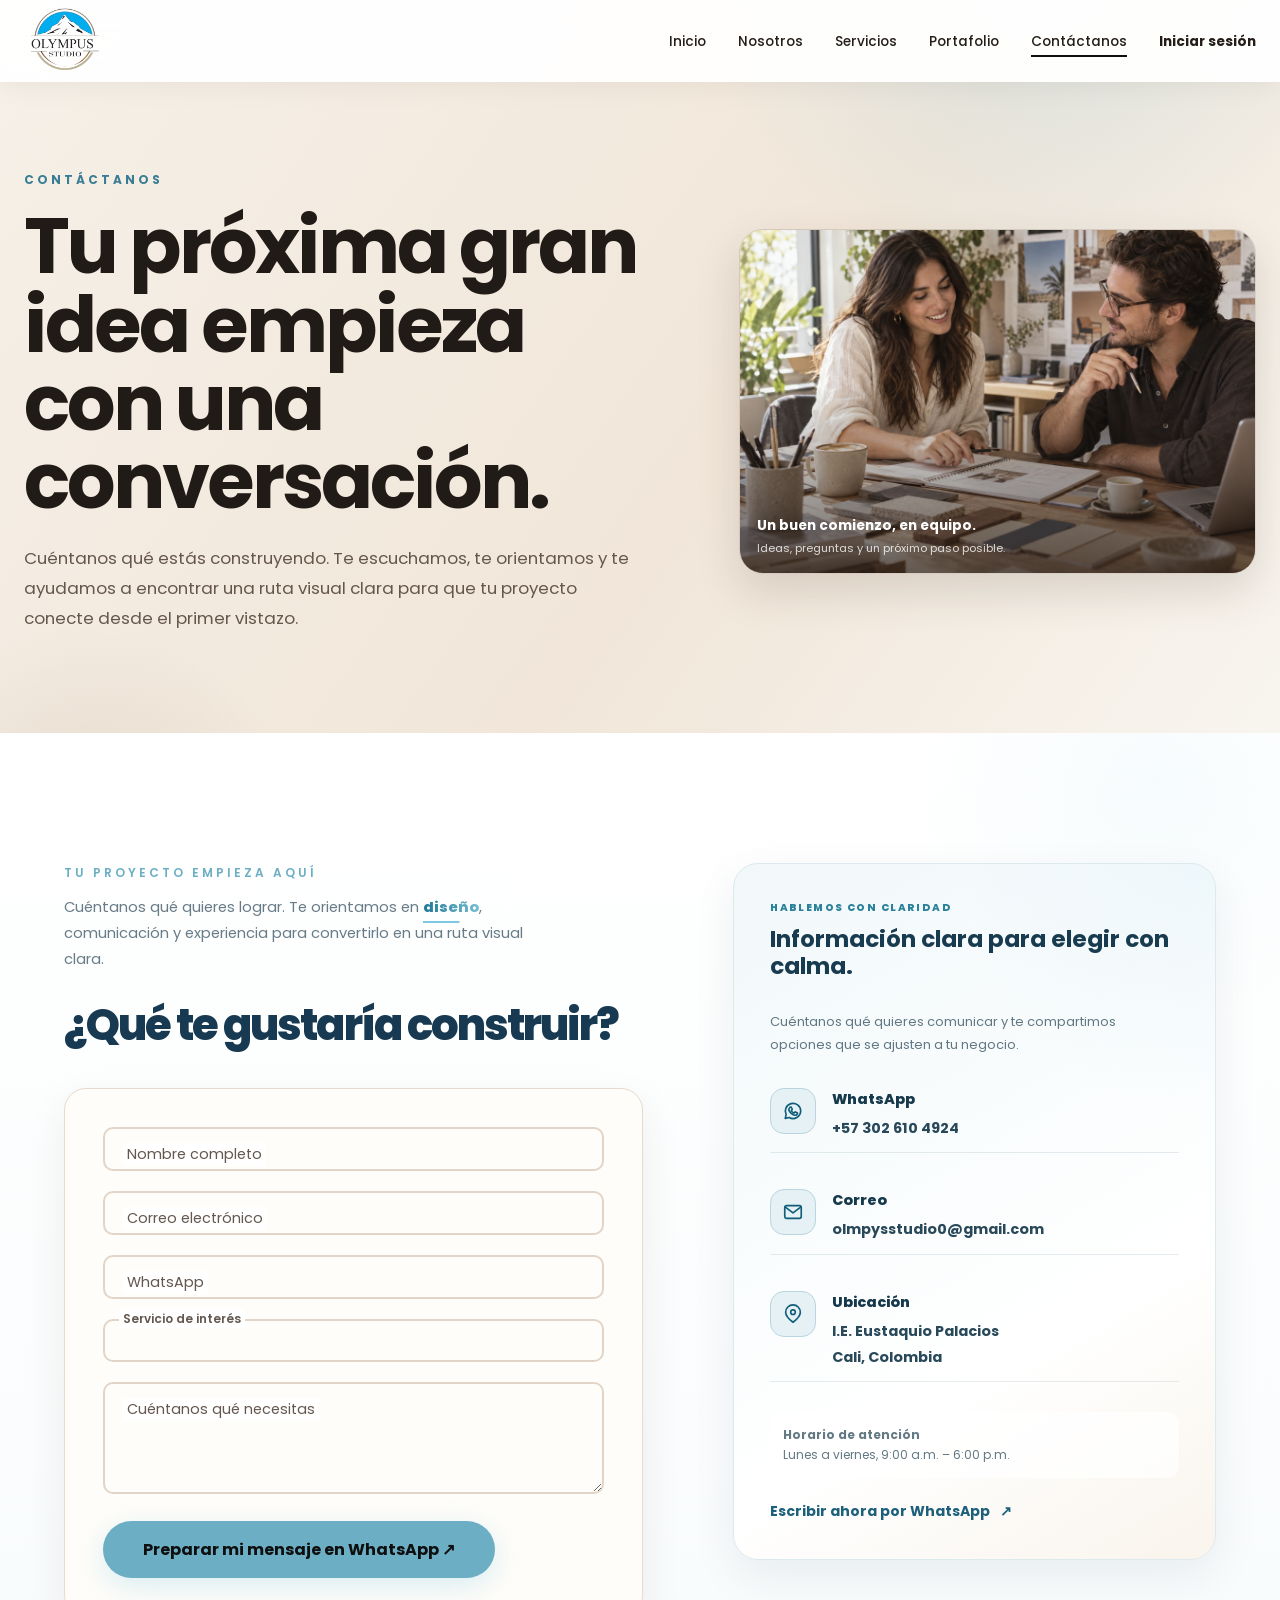
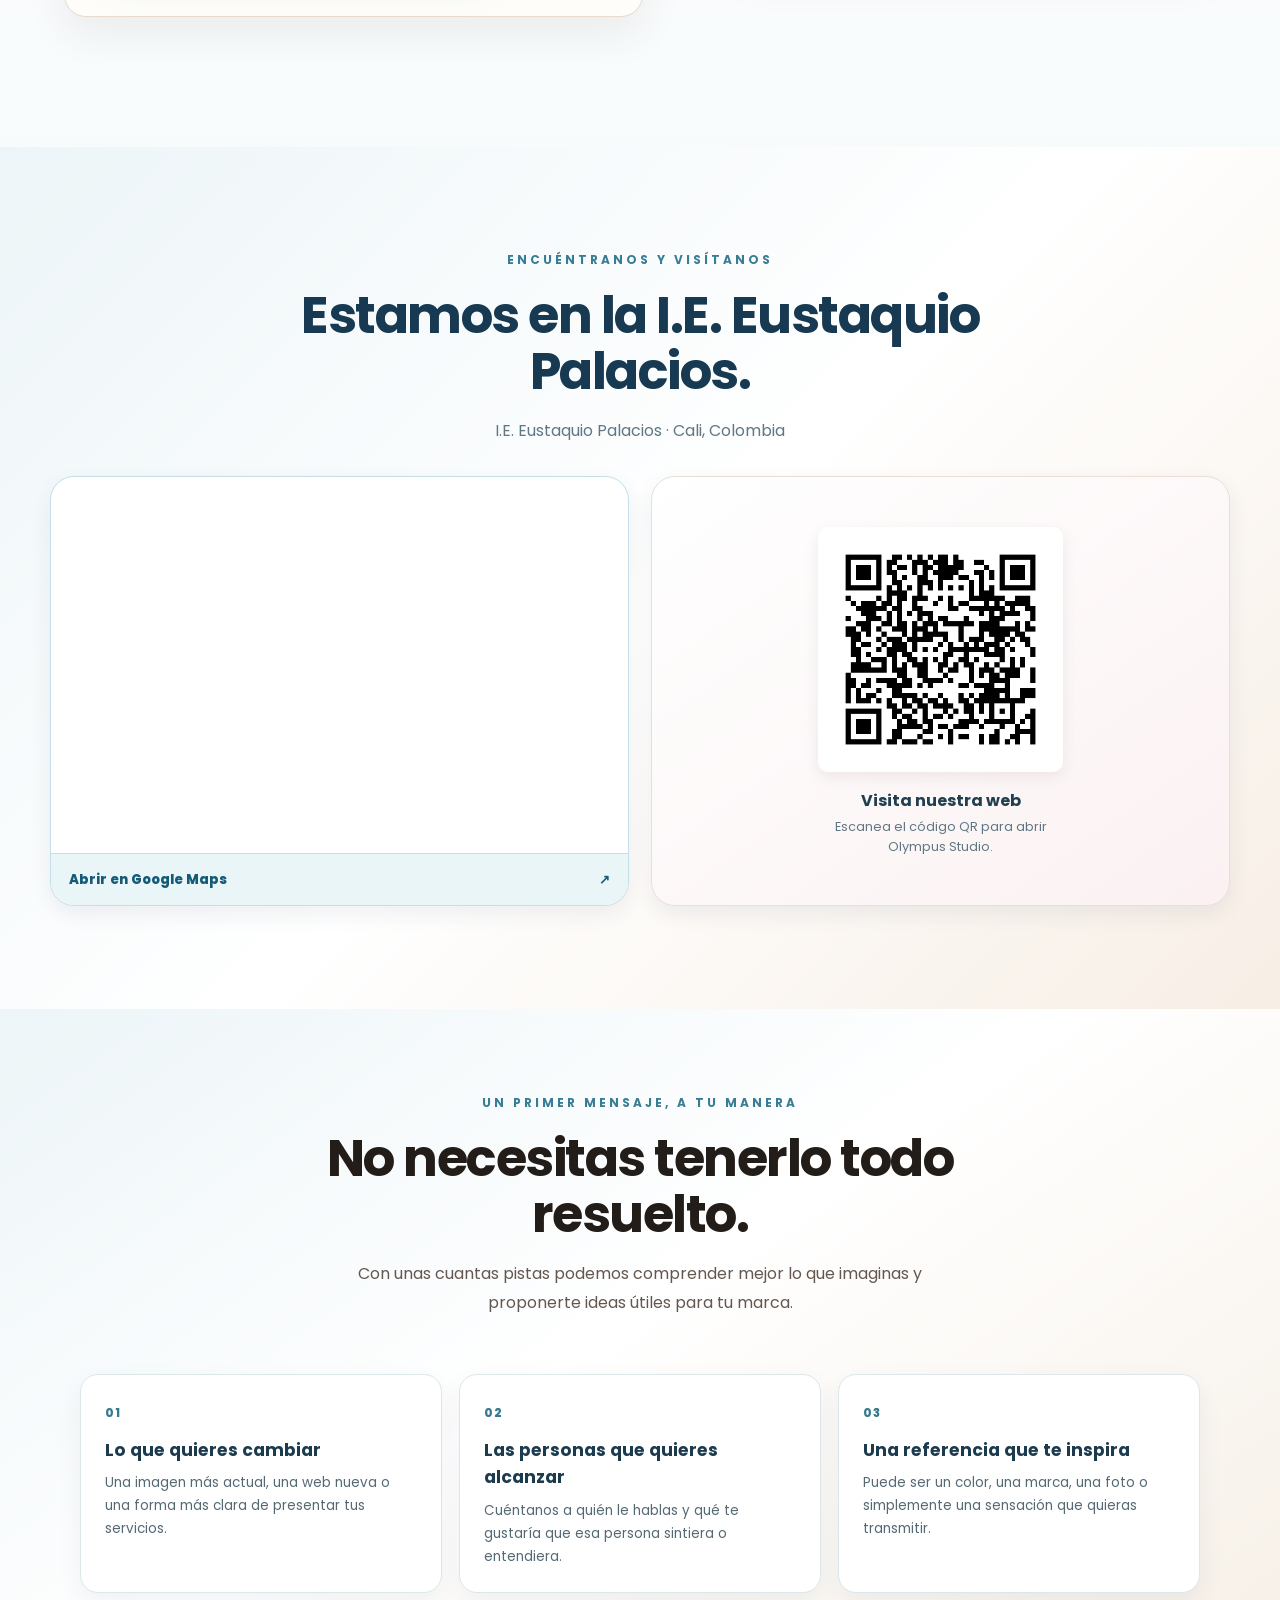
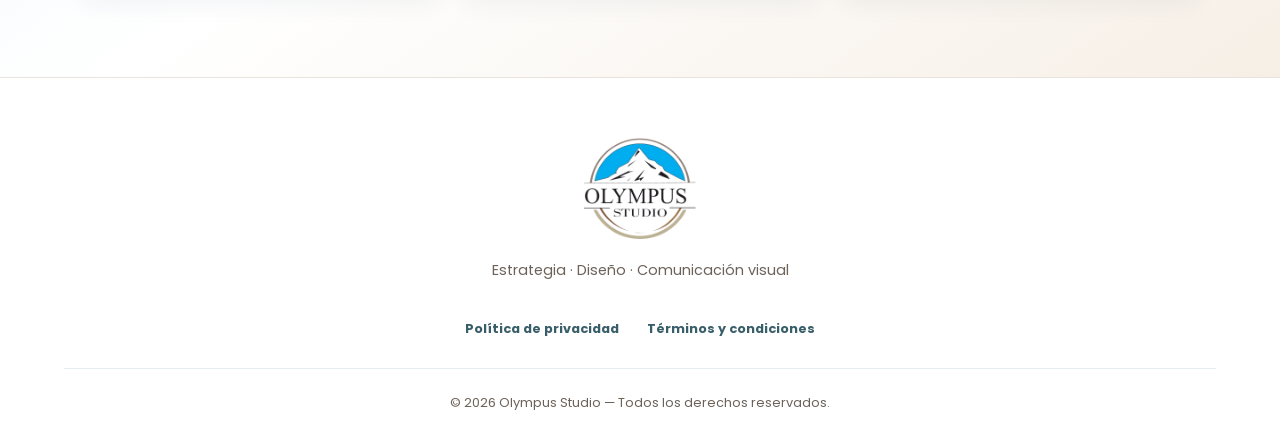
==== commit bd90b502: "fINAL_dAYANA" ====
--- a/contactanos.html
+++ b/contactanos.html
@@ -1,3 +1,3 @@
 <!DOCTYPE html>
-<html lang="es"><head><meta charset="utf-8"/><meta content="width=device-width, initial-scale=1.0" name="viewport"/><title>Contáctanos — Olympus Studio</title><meta content="Contacta a Olympus Studio para hablar sobre páginas web, identidad visual y diseño gráfico." name="description"/><link href="https://fonts.googleapis.com" rel="preconnect"/><link crossorigin="" href="https://fonts.gstatic.com" rel="preconnect"/><link href="https://fonts.googleapis.com/css2?family=Poppins:wght@300;400;500;600;700;800&amp;display=swap" rel="stylesheet"/><link href="css/style.css?v=2026101511" rel="stylesheet"/><link href="img/favicon-128.png?v=3" rel="icon" sizes="128x128" type="image/png"/><link href="img/olympus-studio-logo.png" rel="apple-touch-icon"/></head><body data-page="contactanos"><nav aria-label="Navegación principal" class="navbar page-navbar" id="navbar" role="navigation"><div class="navbar-inner"><a aria-label="Olympus Studio, inicio" class="nav-logo" href="index.html"><img alt="Logo de Olympus Studio" class="brand-logo" src="img/olympus-studio-logo.png"/></a><ul class="nav-links" id="navLinks"><li><a class="nav-link" data-page-link="inicio" href="index.html">Inicio</a></li><li><a class="nav-link" data-page-link="nosotros" href="nosotros.html">Nosotros</a></li><li><a class="nav-link" data-page-link="servicios" href="servicios.html">Servicios</a></li><li><a class="nav-link" data-page-link="portafolio" href="portafolio.html">Portafolio</a></li><li><a class="nav-link" data-page-link="contactanos" href="contactanos.html">Contáctanos</a></li><li><a class="nav-link nav-login-link" href="login.html">Iniciar sesión</a></li></ul><button aria-expanded="false" aria-label="Abrir menú" class="mobile-toggle" id="mobileToggle"><span></span><span></span><span></span></button></div></nav><main><section aria-labelledby="contactHeroTitle" class="page-hero contact-page-hero"><div class="page-hero-inner"><div class="page-hero-copy"><span class="page-hero-kicker">Contáctanos</span><h1 id="contactHeroTitle">Tu próxima gran idea empieza con una conversación.</h1><p>Cuéntanos qué estás construyendo. Te escuchamos, te orientamos y te ayudamos a encontrar una ruta visual clara para que tu proyecto conecte desde el primer vistazo.</p></div><figure class="contact-page-hero-visual"><img alt="Conversación cercana entre un cliente y el equipo creativo de Olympus Studio" fetchpriority="high" src="img/renewal-contact.webp"/><figcaption><strong>Un buen comienzo, en equipo.</strong><span>Ideas, preguntas y un próximo paso posible.</span></figcaption></figure></div></section><section class="multipage-section contacto"><div class="contacto-inner"><div><div class="contacto-label">Tu proyecto empieza aquí</div><p class="contact-intro">Cuéntanos qué quieres lograr. Te orientamos en <span class="contact-design-highlight">diseño</span>, comunicación y experiencia para convertirlo en una ruta visual clara.</p><h2 class="contacto-title">¿Qué te gustaría construir?</h2><form class="contacto-form" id="contactForm" novalidate=""><div class="form-group"><input aria-label="Nombre completo" id="nombre" name="nombre" placeholder=" " required="" type="text"/><label for="nombre">Nombre completo</label></div><div class="form-group"><input aria-label="Correo electrónico" id="correo" name="correo" placeholder=" " required="" type="email"/><label for="correo">Correo electrónico</label></div><div class="form-group"><input aria-label="WhatsApp" id="whatsapp" name="whatsapp" placeholder=" " required="" type="tel"/><label for="whatsapp">WhatsApp</label></div><div class="form-group"><select aria-label="Servicio de interés" id="tipo" name="tipo" required=""><option disabled="" selected="" value=""></option><option>Página web</option><option>Identidad visual</option><option>Tarjetas corporativas</option><option>Producción 2D</option><option>Diseño para redes</option><option>Campañas de marca</option><option>Otro proyecto</option></select><label for="tipo">Servicio de interés</label></div><div class="form-group"><textarea aria-label="Mensaje" id="mensaje" name="mensaje" placeholder=" " required=""></textarea><label for="mensaje">Cuéntanos qué necesitas</label></div><button class="btn-submit" type="submit">Preparar mi mensaje en WhatsApp <span aria-hidden="true">↗</span></button></form></div><div class="contacto-info"><span class="contact-info-kicker">Hablemos con claridad</span><h3>Información clara para elegir con calma.</h3><p class="contact-info-intro">Cuéntanos qué quieres comunicar y te compartimos opciones que se ajusten a tu negocio.</p><div class="contacto-info-item"><div aria-hidden="true" class="icon contact-icon"><svg aria-hidden="true" fill="none" stroke="currentColor" stroke-linecap="round" stroke-linejoin="round" stroke-width="1.8" viewbox="0 0 24 24"><path d="M20.4 11.8a8.4 8.4 0 0 1-12.5 7.3L3.5 20l1-4.1a8.4 8.4 0 1 1 15.9-4.1Z"></path><path d="M8.4 8.3c.3-.5.6-.5.9-.5h.5c.2 0 .4.1.5.4l.8 1.8c.1.2.1.4-.1.6l-.6.7c-.2.2-.2.4-.1.6.6 1 1.4 1.7 2.4 2.2.2.1.4.1.6-.1l.8-.9c.2-.2.4-.2.7-.1l1.7.8c.2.1.4.3.4.5 0 .4-.2 1.2-.7 1.6-.5.5-1.2.8-2 .7-1.1-.1-2.6-.7-4.2-2-1.3-1.1-2.2-2.5-2.5-3.7-.2-.8.1-1.5.5-2Z"></path></svg></div><div><strong>WhatsApp</strong><a href="https://wa.me/573026104924" rel="noopener noreferrer" target="_blank">+57 302 610 4924</a></div></div><div class="contacto-info-item"><div aria-hidden="true" class="icon contact-icon"><svg aria-hidden="true" fill="none" stroke="currentColor" stroke-linecap="round" stroke-linejoin="round" stroke-width="1.8" viewbox="0 0 24 24"><rect height="14" rx="2" width="18" x="3" y="5"></rect><path d="m4 7 8 6 8-6"></path></svg></div><div><strong>Correo</strong><a href="mailto:olmpysstudio0@gmail.com">olmpysstudio0@gmail.com</a></div></div><div class="contacto-info-item"><div aria-hidden="true" class="icon contact-icon"><svg aria-hidden="true" fill="none" stroke="currentColor" stroke-linecap="round" stroke-linejoin="round" stroke-width="1.8" viewbox="0 0 24 24"><path d="M20 10c0 5-8 11-8 11S4 15 4 10a8 8 0 1 1 16 0Z"></path><circle cx="12" cy="10" r="2.5"></circle></svg></div><div><strong>Ubicación</strong><span>Cali, Colombia</span></div></div><div class="contacto-horario"><strong>Horario de atención</strong><br/>Lunes a viernes, 9:00 a.m. – 6:00 p.m.</div><div class="contacto-horario contact-response"><strong>Para preparar una recomendación útil</strong><br/>Cuéntanos qué quieres mejorar, a quién quieres llegar y qué estilo te representa.</div><a class="contact-direct-link" href="https://wa.me/573026104924" rel="noopener noreferrer" target="_blank">Escribir ahora por WhatsApp <span aria-hidden="true">↗</span></a></div></div></section><section class="contact-visual contact-project-visual"><img alt="Equipo creativo trabajando en una idea de marca" decoding="async" loading="lazy" src="img/renewal-creative.webp"/><span>Ideas claras, diseño que se pone en marcha.</span></section><section class="contact-trust-strip"><div><strong>Una idea</strong><span>El primer paso</span></div><div><strong>Una ruta clara</strong><span>Te ayudamos a enfocarla</span></div><div><strong>Un resultado útil</strong><span>Diseño para poner en marcha</span></div></section><section aria-labelledby="contactNotesTitle" class="multipage-section contact-next contact-notes"><div class="contact-notes-inner"><div class="section-heading centered"><span class="section-kicker">Un primer mensaje, a tu manera</span><h2 id="contactNotesTitle">No necesitas tenerlo todo resuelto.</h2><p>Con unas cuantas pistas podemos comprender mejor lo que imaginas y proponerte ideas útiles para tu marca.</p></div><div class="contact-notes-grid"><article><span>01</span><h3>Lo que quieres cambiar</h3><p>Una imagen más actual, una web nueva o una forma más clara de presentar tus servicios.</p></article><article><span>02</span><h3>Las personas que quieres alcanzar</h3><p>Cuéntanos a quién le hablas y qué te gustaría que esa persona sintiera o entendiera.</p></article><article><span>03</span><h3>Una referencia que te inspira</h3><p>Puede ser un color, una marca, una foto o simplemente una sensación que quieras transmitir.</p></article></div></div></section><section class="faq-section multipage-section contact-faq"><div class="faq-layout"><div class="faq-side-note"><span class="section-kicker">Antes de escribir</span><h2>Una buena conversación empieza con una pregunta.</h2><p>Si ya tienes una fecha, presupuesto aproximado o referencias, puedes compartirlas en tu mensaje. Si no, también está bien.</p><a class="btn btn-primary" href="servicios.html">Ver lo que podemos crear</a></div><div><div class="section-heading"><span class="section-kicker">Preguntas frecuentes</span><h2>Lo que suelen preguntarnos.</h2></div><div class="faq-list"><article class="faq-item"><button aria-expanded="false" class="faq-question">¿Debo tener una idea completamente definida?<span aria-hidden="true">+</span></button><div class="faq-answer"><p>No. Basta con contarnos qué quieres mejorar o lograr; te ayudaremos a ordenar las opciones.</p></div></article><article class="faq-item"><button aria-expanded="false" class="faq-question">¿Cómo recibiré una respuesta?<span aria-hidden="true">+</span></button><div class="faq-answer"><p>Al enviar el formulario, se abre WhatsApp con el mensaje preparado para que revises y confirmes el envío.</p></div></article><article class="faq-item"><button aria-expanded="false" class="faq-question">¿Puedo pedir más de un servicio?<span aria-hidden="true">+</span></button><div class="faq-answer"><p>Sí, indícanos todos los frentes que tienes en mente y revisamos cómo integrarlos.</p></div></article></div></div></div></section></main><footer class="footer" role="contentinfo"><div class="footer-inner"><div class="footer-brand"><img alt="Olympus Studio" class="footer-logo-image" src="img/olympus-studio-logo.png"/></div><p class="footer-tagline">Estrategia · Diseño · Comunicación visual</p><div aria-label="Información legal" class="footer-legal-links"><button aria-controls="modalPrivacidad" aria-haspopup="dialog" class="footer-legal-link" onclick="showModal('privacidad')" type="button">Política de privacidad</button><button aria-controls="modalTerminos" aria-haspopup="dialog" class="footer-legal-link" onclick="showModal('terminos')" type="button">Términos y condiciones</button></div><p class="footer-copy">© 2026 Olympus Studio — Todos los derechos reservados.</p></div></footer><div class="modal-overlay" id="modalOverlay" onclick="closeModal()"></div><div aria-labelledby="siteTermsTitle" aria-modal="true" class="modal modal-legal" id="modalTerminos" role="dialog" tabindex="-1"><button aria-label="Cerrar" class="modal-close" onclick="closeModal()" type="button">×</button><span class="legal-modal-kicker">Olympus Studio · Información general</span><h3 id="siteTermsTitle">Términos y condiciones</h3><div class="modal-content"><p><strong>Uso del contenido.</strong> El sitio y el portafolio incluyen exploraciones visuales y muestras ilustrativas. No copies, publiques ni atribuyas como propios textos o imágenes sin contar con autorización.</p><p><strong>Solicitudes de servicio.</strong> Enviar una consulta no constituye una cotización, una reserva ni un contrato. El alcance, los tiempos, las revisiones, los valores y los derechos de uso se confirman en una propuesta aceptada por ambas partes.</p><p><strong>Información compartida.</strong> Procura que los datos que incluyas sean correctos y que tengas autorización para compartir cualquier material que adjuntes o describas.</p><p><strong>Servicios externos.</strong> El formulario prepara un mensaje para WhatsApp; el acceso y uso de ese servicio se rige por sus propias condiciones.</p><p class="legal-modal-note">Texto informativo para el prototipo del sitio. Revísalo para reflejar las condiciones comerciales reales antes de publicarlo.</p></div></div><div aria-labelledby="sitePrivacyTitle" aria-modal="true" class="modal modal-legal" id="modalPrivacidad" role="dialog" tabindex="-1"><button aria-label="Cerrar" class="modal-close" onclick="closeModal()" type="button">×</button><span class="legal-modal-kicker">Olympus Studio · Datos y privacidad</span><h3 id="sitePrivacyTitle">Política de privacidad</h3><div class="modal-content"><p><strong>Consultas de contacto.</strong> El formulario solicita nombre, correo, teléfono, servicio de interés y mensaje para preparar una respuesta a tu consulta. Al pulsar el botón se abre WhatsApp con el texto; esta versión del sitio no lo envía a un servidor propio. Tú decides si lo envías. WhatsApp procesa la información que compartas conforme a sus propias políticas.</p><p><strong>Cuentas de demostración.</strong> Los perfiles y datos creados en el acceso de prueba se guardan localmente en el navegador. No uses contraseñas ni información sensible reales; puedes borrar esos datos eliminando el almacenamiento de este sitio en tu navegador.</p><p><strong>Control de tus datos.</strong> Comparte solo la información necesaria. Para solicitar una actualización o eliminación, utiliza la página Contáctanos.</p><p class="legal-modal-note">Aviso informativo para esta versión estática. Antes de usar el sitio comercialmente, revisa la identidad del responsable, los plazos de conservación y el procedimiento aplicable de protección de datos.</p></div></div><script src="js/main.js?v=20261007h"></script></body></html>
+<html lang="es"><head><meta charset="utf-8"/><meta content="width=device-width, initial-scale=1.0" name="viewport"/><title>Contáctanos — Olympus Studio</title><meta content="Contacta a Olympus Studio para hablar sobre páginas web, identidad visual y diseño gráfico." name="description"/><link href="https://fonts.googleapis.com" rel="preconnect"/><link crossorigin="" href="https://fonts.gstatic.com" rel="preconnect"/><link href="https://fonts.googleapis.com/css2?family=Poppins:wght@300;400;500;600;700;800&amp;display=swap" rel="stylesheet"/><link href="css/style.css?v=2026101511" rel="stylesheet"/><link href="img/favicon-128.png?v=3" rel="icon" sizes="128x128" type="image/png"/><link href="img/olympus-studio-logo.png" rel="apple-touch-icon"/></head><body data-page="contactanos"><nav aria-label="Navegación principal" class="navbar page-navbar" id="navbar" role="navigation"><div class="navbar-inner"><a aria-label="Olympus Studio, inicio" class="nav-logo" href="index.html"><img alt="Logo de Olympus Studio" class="brand-logo" src="img/olympus-studio-logo.png"/></a><ul class="nav-links" id="navLinks"><li><a class="nav-link" data-page-link="inicio" href="index.html">Inicio</a></li><li><a class="nav-link" data-page-link="nosotros" href="nosotros.html">Nosotros</a></li><li><a class="nav-link" data-page-link="servicios" href="servicios.html">Servicios</a></li><li><a class="nav-link" data-page-link="portafolio" href="portafolio.html">Portafolio</a></li><li><a class="nav-link" data-page-link="contactanos" href="contactanos.html">Contáctanos</a></li><li><a class="nav-link nav-login-link" href="login.html">Iniciar sesión</a></li></ul><button aria-expanded="false" aria-label="Abrir menú" class="mobile-toggle" id="mobileToggle"><span></span><span></span><span></span></button></div></nav><main><section aria-labelledby="contactHeroTitle" class="page-hero contact-page-hero"><div class="page-hero-inner"><div class="page-hero-copy"><span class="page-hero-kicker">Contáctanos</span><h1 id="contactHeroTitle">Tu próxima gran idea empieza con una conversación.</h1><p>Cuéntanos qué estás construyendo. Te escuchamos, te orientamos y te ayudamos a encontrar una ruta visual clara para que tu proyecto conecte desde el primer vistazo.</p></div><figure class="contact-page-hero-visual"><img alt="Conversación cercana entre un cliente y el equipo creativo de Olympus Studio" fetchpriority="high" src="img/renewal-contact.webp"/><figcaption><strong>Un buen comienzo, en equipo.</strong><span>Ideas, preguntas y un próximo paso posible.</span></figcaption></figure></div></section><section class="multipage-section contacto"><div class="contacto-inner"><div><div class="contacto-label">Tu proyecto empieza aquí</div><p class="contact-intro">Cuéntanos qué quieres lograr. Te orientamos en <span class="contact-design-highlight">diseño</span>, comunicación y experiencia para convertirlo en una ruta visual clara.</p><h2 class="contacto-title">¿Qué te gustaría construir?</h2><form class="contacto-form" id="contactForm" novalidate=""><div class="form-group"><input aria-label="Nombre completo" id="nombre" name="nombre" placeholder=" " required="" type="text"/><label for="nombre">Nombre completo</label></div><div class="form-group"><input aria-label="Correo electrónico" id="correo" name="correo" placeholder=" " required="" type="email"/><label for="correo">Correo electrónico</label></div><div class="form-group"><input aria-label="WhatsApp" id="whatsapp" name="whatsapp" placeholder=" " required="" type="tel"/><label for="whatsapp">WhatsApp</label></div><div class="form-group"><select aria-label="Servicio de interés" id="tipo" name="tipo" required=""><option disabled="" selected="" value=""></option><option>Página web</option><option>Identidad visual</option><option>Tarjetas corporativas</option><option>Producción 2D</option><option>Diseño para redes</option><option>Campañas de marca</option><option>Otro proyecto</option></select><label for="tipo">Servicio de interés</label></div><div class="form-group"><textarea aria-label="Mensaje" id="mensaje" name="mensaje" placeholder=" " required=""></textarea><label for="mensaje">Cuéntanos qué necesitas</label></div><button class="btn-submit" type="submit">Preparar mi mensaje en WhatsApp <span aria-hidden="true">↗</span></button></form></div><div class="contacto-info"><span class="contact-info-kicker">Hablemos con claridad</span><h3>Información clara para elegir con calma.</h3><p class="contact-info-intro">Cuéntanos qué quieres comunicar y te compartimos opciones que se ajusten a tu negocio.</p><div class="contacto-info-item"><div aria-hidden="true" class="icon contact-icon"><svg aria-hidden="true" fill="none" stroke="currentColor" stroke-linecap="round" stroke-linejoin="round" stroke-width="1.8" viewbox="0 0 24 24"><path d="M20.4 11.8a8.4 8.4 0 0 1-12.5 7.3L3.5 20l1-4.1a8.4 8.4 0 1 1 15.9-4.1Z"></path><path d="M8.4 8.3c.3-.5.6-.5.9-.5h.5c.2 0 .4.1.5.4l.8 1.8c.1.2.1.4-.1.6l-.6.7c-.2.2-.2.4-.1.6.6 1 1.4 1.7 2.4 2.2.2.1.4.1.6-.1l.8-.9c.2-.2.4-.2.7-.1l1.7.8c.2.1.4.3.4.5 0 .4-.2 1.2-.7 1.6-.5.5-1.2.8-2 .7-1.1-.1-2.6-.7-4.2-2-1.3-1.1-2.2-2.5-2.5-3.7-.2-.8.1-1.5.5-2Z"></path></svg></div><div><strong>WhatsApp</strong><a href="https://wa.me/573026104924" rel="noopener noreferrer" target="_blank">+57 302 610 4924</a></div></div><div class="contacto-info-item"><div aria-hidden="true" class="icon contact-icon"><svg aria-hidden="true" fill="none" stroke="currentColor" stroke-linecap="round" stroke-linejoin="round" stroke-width="1.8" viewbox="0 0 24 24"><rect height="14" rx="2" width="18" x="3" y="5"></rect><path d="m4 7 8 6 8-6"></path></svg></div><div><strong>Correo</strong><a href="mailto:olmpysstudio0@gmail.com">olmpysstudio0@gmail.com</a></div></div><div class="contacto-info-item"><div aria-hidden="true" class="icon contact-icon"><svg aria-hidden="true" fill="none" stroke="currentColor" stroke-linecap="round" stroke-linejoin="round" stroke-width="1.8" viewbox="0 0 24 24"><path d="M20 10c0 5-8 11-8 11S4 15 4 10a8 8 0 1 1 16 0Z"></path><circle cx="12" cy="10" r="2.5"></circle></svg></div><div><strong>Ubicación</strong><span>I.E. Eustaquio Palacios<br/>Cali, Colombia</span></div></div><div class="contacto-horario"><strong>Horario de atención</strong><br/>Lunes a viernes, 9:00 a.m. – 6:00 p.m.</div><a class="contact-direct-link" href="https://wa.me/573026104924" rel="noopener noreferrer" target="_blank">Escribir ahora por WhatsApp <span aria-hidden="true">↗</span></a></div></div></section><section aria-labelledby="locationTitle" class="multipage-section contact-location-section"><div class="contact-location-inner"><div class="section-heading centered"><span class="section-kicker">Encuéntranos y visítanos</span><h2 id="locationTitle">Estamos en la I.E. Eustaquio Palacios.</h2><p>I.E. Eustaquio Palacios · Cali, Colombia</p></div><div class="contact-location-panel"><div class="contact-map-box"><iframe title="Mapa de I.E. Eustaquio Palacios en Cali, Colombia" src="https://www.google.com/maps?q=I.E.+Eustaquio+Palacios%2C+Cali%2C+Colombia&amp;output=embed" loading="lazy" referrerpolicy="no-referrer-when-downgrade"></iframe><a class="contact-map-link" href="https://www.google.com/maps/search/?api=1&amp;query=I.E.+Eustaquio+Palacios%2C+Cali%2C+Colombia" rel="noopener noreferrer" target="_blank">Abrir en Google Maps <span aria-hidden="true">↗</span></a></div><div class="contact-qr-box"><img src="img/olympus-website-qr.png" alt="Código QR para visitar la página web de Olympus Studio" loading="lazy"/><strong>Visita nuestra web</strong><span>Escanea el código QR para abrir Olympus Studio.</span></div></div></div></section><section aria-labelledby="contactNotesTitle" class="multipage-section contact-next contact-notes"><div class="contact-notes-inner"><div class="section-heading centered"><span class="section-kicker">Un primer mensaje, a tu manera</span><h2 id="contactNotesTitle">No necesitas tenerlo todo resuelto.</h2><p>Con unas cuantas pistas podemos comprender mejor lo que imaginas y proponerte ideas útiles para tu marca.</p></div><div class="contact-notes-grid"><article><span>01</span><h3>Lo que quieres cambiar</h3><p>Una imagen más actual, una web nueva o una forma más clara de presentar tus servicios.</p></article><article><span>02</span><h3>Las personas que quieres alcanzar</h3><p>Cuéntanos a quién le hablas y qué te gustaría que esa persona sintiera o entendiera.</p></article><article><span>03</span><h3>Una referencia que te inspira</h3><p>Puede ser un color, una marca, una foto o simplemente una sensación que quieras transmitir.</p></article></div></div></section></main><footer class="footer" role="contentinfo"><div class="footer-inner"><div class="footer-brand"><img alt="Olympus Studio" class="footer-logo-image" src="img/olympus-studio-logo.png"/></div><p class="footer-tagline">Estrategia · Diseño · Comunicación visual</p><div aria-label="Información legal" class="footer-legal-links"><button aria-controls="modalPrivacidad" aria-haspopup="dialog" class="footer-legal-link" onclick="showModal('privacidad')" type="button">Política de privacidad</button><button aria-controls="modalTerminos" aria-haspopup="dialog" class="footer-legal-link" onclick="showModal('terminos')" type="button">Términos y condiciones</button></div><p class="footer-copy">© 2026 Olympus Studio — Todos los derechos reservados.</p></div></footer><div class="modal-overlay" id="modalOverlay" onclick="closeModal()"></div><div aria-labelledby="siteTermsTitle" aria-modal="true" class="modal modal-legal" id="modalTerminos" role="dialog" tabindex="-1"><button aria-label="Cerrar" class="modal-close" onclick="closeModal()" type="button">×</button><span class="legal-modal-kicker">Olympus Studio · Información general</span><h3 id="siteTermsTitle">Términos y condiciones</h3><div class="modal-content"><p><strong>Uso del contenido.</strong> El sitio y el portafolio incluyen exploraciones visuales y muestras ilustrativas. No copies, publiques ni atribuyas como propios textos o imágenes sin contar con autorización.</p><p><strong>Solicitudes de servicio.</strong> Enviar una consulta no constituye una cotización, una reserva ni un contrato. El alcance, los tiempos, las revisiones, los valores y los derechos de uso se confirman en una propuesta aceptada por ambas partes.</p><p><strong>Información compartida.</strong> Procura que los datos que incluyas sean correctos y que tengas autorización para compartir cualquier material que adjuntes o describas.</p><p><strong>Servicios externos.</strong> El formulario prepara un mensaje para WhatsApp; el acceso y uso de ese servicio se rige por sus propias condiciones.</p><p class="legal-modal-note">Texto informativo para el prototipo del sitio. Revísalo para reflejar las condiciones comerciales reales antes de publicarlo.</p></div></div><div aria-labelledby="sitePrivacyTitle" aria-modal="true" class="modal modal-legal" id="modalPrivacidad" role="dialog" tabindex="-1"><button aria-label="Cerrar" class="modal-close" onclick="closeModal()" type="button">×</button><span class="legal-modal-kicker">Olympus Studio · Datos y privacidad</span><h3 id="sitePrivacyTitle">Política de privacidad</h3><div class="modal-content"><p><strong>Consultas de contacto.</strong> El formulario solicita nombre, correo, teléfono, servicio de interés y mensaje para preparar una respuesta a tu consulta. Al pulsar el botón se abre WhatsApp con el texto; esta versión del sitio no lo envía a un servidor propio. Tú decides si lo envías. WhatsApp procesa la información que compartas conforme a sus propias políticas.</p><p><strong>Cuentas de demostración.</strong> Los perfiles y datos creados en el acceso de prueba se guardan localmente en el navegador. No uses contraseñas ni información sensible reales; puedes borrar esos datos eliminando el almacenamiento de este sitio en tu navegador.</p><p><strong>Control de tus datos.</strong> Comparte solo la información necesaria. Para solicitar una actualización o eliminación, utiliza la página Contáctanos.</p><p class="legal-modal-note">Aviso informativo para esta versión estática. Antes de usar el sitio comercialmente, revisa la identidad del responsable, los plazos de conservación y el procedimiento aplicable de protección de datos.</p></div></div><script src="js/main.js?v=20261007h"></script></body></html>
 
--- a/css/style.css
+++ b/css/style.css
@@ -526,6 +526,87 @@
 .brand-reel-frame video { display: block; width: 100%; max-height: min(70vh, 520px); aspect-ratio: 9/16; border-radius: 22px; background: #102a43; object-fit: cover; }
 .brand-reel-caption { color: #5d7483; font-size: .76rem; font-weight: 600; letter-spacing: .12em; text-transform: uppercase; text-align: center; }
 
+
+/* === VIDEO DE LA AGENCIA EN NOSOTROS === */
+.agency-video-section { position: relative; overflow: hidden; background: linear-gradient(135deg,#102a43 0%,#173951 58%,#28566f 100%); color: #fff; }
+.agency-video-section::before { content: ""; position: absolute; width: 430px; height: 430px; top: -250px; right: -90px; border-radius: 50%; background: radial-gradient(circle,rgba(126,200,227,.26),transparent 68%); pointer-events: none; }
+.agency-video-inner { position: relative; z-index: 1; width: min(1180px,calc(100% - 48px)); margin: 0 auto; display: grid; grid-template-columns: minmax(0,.78fr) minmax(0,1.22fr); align-items: center; gap: clamp(32px,6vw,88px); }
+.agency-video-copy { max-width: 470px; }
+.agency-video-copy .section-kicker { color: #a9e2f0; }
+.agency-video-copy h2 { margin: 10px 0 18px; color: #fff; font-size: clamp(2rem,4.2vw,3.7rem); line-height: 1.06; letter-spacing: -.045em; }
+.agency-video-copy > p { color: rgba(255,255,255,.72); line-height: 1.8; }
+.agency-video-meta { display: grid; gap: 10px; margin-top: 26px; color: #d8edf3; font-size: .78rem; font-weight: 600; letter-spacing: .04em; }
+.agency-video-meta span { display: flex; align-items: center; gap: 10px; }
+.agency-video-meta span::before { content: ""; width: 25px; height: 1px; background: #7ec8e3; }
+.agency-video-media { min-width: 0; margin: 0; }
+.agency-video-frame { padding: 10px; border: 1px solid rgba(255,255,255,.24); border-radius: 25px; background: linear-gradient(145deg,rgba(255,255,255,.16),rgba(126,200,227,.12)); box-shadow: 0 25px 60px rgba(0,0,0,.28); }
+.agency-video-frame video { display: block; width: 100%; aspect-ratio: 16/9; border-radius: 16px; background: #071725; object-fit: contain; }
+.agency-video-media figcaption { margin-top: 13px; color: rgba(255,255,255,.62); font-size: .72rem; font-weight: 600; letter-spacing: .12em; text-align: right; text-transform: uppercase; }
+@media (max-width: 760px) {
+  .agency-video-inner { width: min(100% - 36px,560px); grid-template-columns: 1fr; gap: 30px; }
+  .agency-video-copy { max-width: none; }
+  .agency-video-copy h2 { max-width: 520px; }
+  .agency-video-meta { grid-template-columns: 1fr; margin-top: 20px; }
+  .agency-video-frame { padding: 7px; border-radius: 19px; }
+  .agency-video-frame video { border-radius: 13px; }
+  .agency-video-media figcaption { text-align: left; font-size: .64rem; }
+}
+
+
+/* === PROYECTO AUDIOVISUAL DESTACADO === */
+.portfolio-featured-video { position: relative; overflow: hidden; background: linear-gradient(135deg,#f2e6d8 0%,#faf7f2 52%,#e4f0f2 100%); }
+.portfolio-featured-video::before { content: ""; position: absolute; width: 420px; height: 420px; top: -260px; left: -100px; border-radius: 50%; background: radial-gradient(circle,rgba(126,200,227,.25),transparent 68%); pointer-events: none; }
+.portfolio-featured-inner { position: relative; z-index: 1; width: min(1180px,calc(100% - 48px)); margin: 0 auto; display: grid; grid-template-columns: minmax(0,.72fr) minmax(0,1.28fr); align-items: center; gap: clamp(34px,6vw,88px); }
+.portfolio-featured-copy { max-width: 470px; }
+.portfolio-featured-copy h2 { margin: 9px 0 6px; color: #211b17; font-size: clamp(2.25rem,4.6vw,4rem); line-height: 1.04; letter-spacing: -.05em; }
+.portfolio-featured-client { margin: 0 0 18px; color: #397d94; font-size: .92rem; font-weight: 700; letter-spacing: .04em; }
+.portfolio-featured-copy > p:not(.portfolio-featured-client) { color: #66574c; line-height: 1.8; }
+.portfolio-featured-tags { display: grid; gap: 9px; margin-top: 26px; color: #5a4435; font-size: .76rem; font-weight: 600; }
+.portfolio-featured-tags span { display: flex; align-items: center; gap: 10px; }
+.portfolio-featured-tags span::before { content: ""; width: 24px; height: 1px; background: #b58a68; }
+.portfolio-featured-media { min-width: 0; margin: 0; }
+.portfolio-featured-frame { padding: 10px; border: 1px solid rgba(181,138,104,.28); border-radius: 26px; background: linear-gradient(145deg,#fff,#d9ebef); box-shadow: 0 24px 60px rgba(63,43,30,.16); }
+.portfolio-featured-frame video { display: block; width: 100%; aspect-ratio: 1280/544; border-radius: 17px; background: #182a34; object-fit: contain; }
+.portfolio-featured-media figcaption { margin-top: 13px; color: #806d5e; font-size: .7rem; font-weight: 700; letter-spacing: .12em; text-align: right; text-transform: uppercase; }
+@media (max-width: 760px) {
+  .portfolio-featured-inner { width: min(100% - 36px,560px); grid-template-columns: 1fr; gap: 28px; }
+  .portfolio-featured-copy { max-width: none; }
+  .portfolio-featured-copy h2 { font-size: clamp(2.2rem,11vw,3.4rem); }
+  .portfolio-featured-tags { margin-top: 20px; }
+  .portfolio-featured-frame { padding: 7px; border-radius: 20px; }
+  .portfolio-featured-frame video { border-radius: 13px; }
+  .portfolio-featured-media figcaption { text-align: left; font-size: .62rem; }
+}
+
+
+/* === PROYECTO LADY SPORTS === */
+.lady-sports-section { position: relative; overflow: hidden; background: linear-gradient(135deg,#fff8f8 0%,#f7e6e9 54%,#f3eef0 100%); }
+.lady-sports-section::before { content: ""; position: absolute; width: 480px; height: 480px; right: -170px; bottom: -280px; border-radius: 50%; background: radial-gradient(circle,rgba(232,157,174,.28),transparent 68%); pointer-events: none; }
+.lady-sports-inner { position: relative; z-index: 1; width: min(1120px,calc(100% - 48px)); margin: 0 auto; display: grid; grid-template-columns: minmax(300px,.95fr) minmax(0,1.05fr); align-items: center; gap: clamp(40px,7vw,100px); }
+.lady-sports-media { margin: 0; min-width: 0; }
+.lady-sports-art { position: relative; overflow: hidden; width: min(100%,500px); margin: 0 auto; border: 1px solid rgba(58,36,42,.12); border-radius: 28px; background: #f7e1e5; box-shadow: 0 25px 60px rgba(93,53,64,.18); transform: rotate(-2.5deg); transition: transform .55s cubic-bezier(.2,.7,.2,1), box-shadow .55s ease; }
+.lady-sports-art::after { content: ""; position: absolute; inset: 0; border: 1px solid rgba(255,255,255,.7); border-radius: inherit; pointer-events: none; }
+.lady-sports-art img { display: block; width: 100%; height: auto; transition: transform .7s cubic-bezier(.2,.7,.2,1); }
+.lady-sports-shine { position: absolute; z-index: 1; inset: -20% -70%; background: linear-gradient(110deg,transparent 42%,rgba(255,255,255,.48) 50%,transparent 58%); transform: translateX(-55%) rotate(8deg); transition: transform .9s ease; pointer-events: none; }
+.lady-sports-art:hover { transform: rotate(0) translateY(-8px) scale(1.015); box-shadow: 0 32px 75px rgba(93,53,64,.25); }
+.lady-sports-art:hover img { transform: scale(1.035); }
+.lady-sports-art:hover .lady-sports-shine { transform: translateX(55%) rotate(8deg); }
+.lady-sports-media figcaption { margin-top: 18px; color: #84636c; font-size: .7rem; font-weight: 700; letter-spacing: .14em; text-align: center; text-transform: uppercase; }
+.lady-sports-copy { max-width: 500px; }
+.lady-sports-copy .section-kicker { color: #a65c70; }
+.lady-sports-copy h2 { margin: 10px 0 20px; color: #2c2025; font-size: clamp(2.5rem,5vw,4.5rem); line-height: .98; letter-spacing: -.055em; }
+.lady-sports-copy > p { color: #6b525a; font-size: 1.02rem; line-height: 1.9; }
+.lady-sports-tag { display: inline-flex; align-items: center; gap: 13px; margin-top: 30px; padding: 12px 17px; border: 1px solid rgba(166,92,112,.28); border-radius: 999px; color: #7d4456; background: rgba(255,255,255,.55); font-size: .78rem; font-weight: 700; letter-spacing: .04em; }
+.lady-sports-tag span { font-size: 1rem; }
+@media (max-width: 760px) {
+  .lady-sports-inner { width: min(100% - 36px,560px); grid-template-columns: 1fr; gap: 30px; }
+  .lady-sports-art { width: min(100%,420px); }
+  .lady-sports-copy { max-width: none; text-align: center; }
+  .lady-sports-copy .section-kicker { margin-bottom: 12px; }
+  .lady-sports-copy > p { font-size: .95rem; text-align: left; }
+  .lady-sports-tag { margin-top: 22px; }
+}
+
 /* === MISIÓN, VISIÓN Y VALORES === */
 .mission-vision-section { overflow: hidden; background: linear-gradient(180deg,#f7fafb,#fff); }
 .mission-vision-inner { width: min(1200px,calc(100% - 48px)); margin: 0 auto; display: grid; grid-template-columns: minmax(0,1.2fr) minmax(260px,.8fr); align-items: center; gap: clamp(30px,6vw,84px); }
@@ -1092,7 +1173,8 @@
 .service-card-body h3 { color:#30241c; }.service-card-body>p { color:#6c5d51; }.service-card-link { color:#426f7c; }
 .service-visual figure { border-radius:20px; overflow:hidden; box-shadow:0 14px 36px rgba(68,47,32,.12); }.service-visual figcaption { background:rgba(54,38,26,.66); }
 .service-how .process-card { height:100%; min-height:210px; border:1px solid #e8dacc; background:#fffdf9; }
-.portfolio-grid-full { grid-template-columns:repeat(4,minmax(0,1fr)); grid-auto-rows:250px; gap:18px; }
+.portfolio-grid-full { grid-template-columns:repeat(4,minmax(0,1fr)); grid-auto-rows:250px; gap:18px; align-items:stretch; }
+.portfolio-grid-full .portafolio-item:nth-child(n) { grid-column:auto !important; grid-row:auto !important; height:100%; min-height:250px; }
 .portfolio-grid-full .portafolio-item,.portfolio-grid-full .portafolio-item:nth-child(n) { height:100%; border:1px solid #e7d9ca; background:#e9ddcd; }
 .portfolio-grid-full .portafolio-item .portafolio-overlay { background:linear-gradient(180deg,transparent 36%,rgba(47,33,24,.78) 100%); }
 .portfolio-grid-full .portafolio-item .portafolio-overlay span { color:#f0d7ba; }
@@ -1197,3 +1279,149 @@
 body[data-page="contactanos"] .contacto-info .contacto-info-item > div > a,
 body[data-page="contactanos"] .contacto-info .contacto-info-item > div > span { color:#29495a !important; font-size:.9rem; font-weight:650; }
 body[data-page="contactanos"] .contacto-info .contacto-info-item .contact-icon { color:#0f5d7b !important; background:#e5f1f4 !important; border-color:#bad5df !important; }
+
+
+/* === PORTAFOLIO 2x2 CON DESCRIPCIONES === */
+.portfolio-grid-full { grid-template-columns: repeat(2,minmax(0,1fr)); grid-auto-rows: 330px; align-items: stretch; }
+.portfolio-grid-full .portafolio-item:nth-child(n) { grid-column: auto !important; grid-row: auto !important; min-height: 330px; height: 100%; }
+.portfolio-grid-full .portafolio-item .portafolio-overlay p { max-width: 430px; margin: 3px 0 0; color: rgba(255,255,255,.82); font-size: .78rem; line-height: 1.55; }
+@media (max-width: 680px) {
+  .portfolio-grid-full { grid-template-columns: 1fr; grid-auto-rows: 300px; }
+  .portfolio-grid-full .portafolio-item:nth-child(n) { min-height: 300px; }
+  .portfolio-grid-full .portafolio-item .portafolio-overlay p { font-size: .74rem; }
+}
+
+/* === ENCABEZADO CENTRADO DE PORTAFOLIO === */
+body[data-page="portafolio"] .page-hero-inner { grid-template-columns: 1fr; justify-items: center; text-align: center; }
+body[data-page="portafolio"] .page-hero-copy { max-width: 820px; margin-inline: auto; }
+body[data-page="portafolio"] .page-hero-copy h1, body[data-page="portafolio"] .page-hero-copy p { margin-inline: auto; }
+
+/* === UBICACIÓN Y QR EN CONTACTO === */
+.contact-location-tools { display: grid; gap: 13px; margin: 10px 0 16px; }
+.contact-map-link { display: inline-flex; align-items: center; justify-content: space-between; gap: 12px; padding: 12px 14px; border: 1px solid #c5dfe9; border-radius: 13px; color: #155b78 !important; background: #eaf5f7; font-size: .78rem; font-weight: 750; text-decoration: none; transition: transform .28s ease, box-shadow .28s ease, background .28s ease; }
+.contact-map-link:hover { transform: translateY(-3px); background: #e1f1f4; box-shadow: 0 10px 22px rgba(21,91,120,.12); }
+.contact-qr-card { display: flex; align-items: center; gap: 13px; padding: 12px; border: 1px solid #eadfd5; border-radius: 15px; background: rgba(255,255,255,.78); }
+.contact-qr-card img { width: 86px; height: 86px; flex: 0 0 86px; padding: 5px; border-radius: 9px; background: #fff; box-shadow: 0 5px 15px rgba(47,33,24,.08); }
+.contact-qr-card strong { display: block; margin-bottom: 5px; color: #203f51; font-size: .8rem; }
+.contact-qr-card span { display: block; color: #607884; font-size: .7rem; line-height: 1.55; }
+@media (max-width: 600px) { .contact-qr-card img { width: 78px; height: 78px; flex-basis: 78px; } }
+
+/* === MAPA VISIBLE Y QR EN IGUAL TAMAÑO === */
+.contact-location-panel { display: grid; grid-template-columns: repeat(2,minmax(0,1fr)); gap: 13px; margin: 10px 0 16px; }
+.contact-map-box, .contact-qr-box { min-width: 0; min-height: 250px; overflow: hidden; border: 1px solid #c5dfe9; border-radius: 15px; background: #fff; box-shadow: 0 8px 22px rgba(16,42,67,.07); }
+.contact-map-box { display: flex; flex-direction: column; }
+.contact-map-box iframe { display: block; width: 100%; min-height: 193px; flex: 1; border: 0; }
+.contact-map-box .contact-map-link { margin: 0; border: 0; border-top: 1px solid #c5dfe9; border-radius: 0; padding: 10px 12px; font-size: .7rem; }
+.contact-qr-box { display: flex; flex-direction: column; align-items: center; justify-content: center; padding: 15px; border-color: #eadfd5; background: linear-gradient(145deg,#fff,#fbf1f2); text-align: center; }
+.contact-qr-box img { width: min(100%,145px); aspect-ratio: 1; padding: 7px; border-radius: 10px; background: #fff; box-shadow: 0 5px 15px rgba(47,33,24,.08); }
+.contact-qr-box strong { margin-top: 10px; color: #203f51; font-size: .78rem; }
+.contact-qr-box span { max-width: 150px; margin-top: 4px; color: #607884; font-size: .67rem; line-height: 1.5; }
+@media (max-width: 600px) { .contact-location-panel { grid-template-columns: 1fr; }.contact-map-box, .contact-qr-box { min-height: 230px; } .contact-map-box iframe { min-height: 180px; } }
+
+/* === MAPA Y QR AMPLIADOS === */
+.contact-location-panel { grid-template-columns: repeat(2,minmax(0,1fr)); gap: 16px; }
+.contact-map-box, .contact-qr-box { height: 360px; min-height: 360px; }
+.contact-map-box iframe { min-height: 280px; }
+.contact-qr-box img { width: min(100%,205px); max-width: 205px; }
+.contact-qr-box strong { font-size: .9rem; }
+.contact-qr-box span { max-width: 190px; font-size: .74rem; }
+@media (max-width: 600px) {
+  .contact-location-panel { grid-template-columns: 1fr; }
+  .contact-map-box, .contact-qr-box { height: 310px; min-height: 310px; }
+  .contact-map-box iframe { min-height: 245px; }
+  .contact-qr-box img { width: min(100%,180px); max-width: 180px; }
+}
+
+/* === MAPA Y QR EN SECCIÓN AMPLIA === */
+.contact-location-section { padding: clamp(64px,8vw,105px) 0; background: linear-gradient(135deg,#edf5f8 0%,#fff 52%,#f7eee5 100%); }
+.contact-location-inner { width: min(1180px,calc(100% - 48px)); margin: 0 auto; }
+.contact-location-inner .section-heading { margin-bottom: 30px; }
+.contact-location-inner .section-heading h2 { color: #173951; }
+.contact-location-inner .section-heading p { color: #607785; }
+.contact-location-section .contact-location-panel { width: 100%; grid-template-columns: repeat(2,minmax(0,1fr)); gap: 22px; margin: 0; }
+.contact-location-section .contact-map-box, .contact-location-section .contact-qr-box { height: 430px; min-height: 430px; border-radius: 24px; }
+.contact-location-section .contact-map-box iframe { min-height: 340px; }
+.contact-location-section .contact-map-box .contact-map-link { padding: 15px 18px; font-size: .82rem; }
+.contact-location-section .contact-qr-box { padding: 28px; }
+.contact-location-section .contact-qr-box img { width: min(100%,245px); max-width: 245px; }
+.contact-location-section .contact-qr-box strong { margin-top: 16px; font-size: 1rem; }
+.contact-location-section .contact-qr-box span { max-width: 260px; font-size: .8rem; }
+@media (max-width: 700px) {
+  .contact-location-inner { width: min(100% - 36px,560px); }
+  .contact-location-section .contact-location-panel { grid-template-columns: 1fr; gap: 18px; }
+  .contact-location-section .contact-map-box, .contact-location-section .contact-qr-box { height: 340px; min-height: 340px; }
+  .contact-location-section .contact-map-box iframe { min-height: 270px; }
+  .contact-location-section .contact-qr-box img { width: min(100%,200px); max-width: 200px; }
+}
+
+/* === VIDEO DE INICIO AMPLIADO === */
+body[data-page="inicio"] .brand-reel-inner { grid-template-columns: minmax(0,1fr) minmax(340px,.9fr); }
+body[data-page="inicio"] .brand-reel-frame { width: min(100%,380px); }
+body[data-page="inicio"] .brand-reel-frame video { width: 100%; max-height: min(78vh,680px); aspect-ratio: 9/16; object-fit: contain; }
+@media (max-width: 800px) { body[data-page="inicio"] .brand-reel-inner { grid-template-columns: 1fr minmax(260px,.8fr); } body[data-page="inicio"] .brand-reel-frame { width: min(100%,350px); } }
+@media (max-width: 600px) { body[data-page="inicio"] .brand-reel-frame { width: min(88vw,350px); } body[data-page="inicio"] .brand-reel-frame video { max-height: 74vh; } }
+
+/* === CTA PORTAFOLIO DE SERVICIOS === */
+.services-portfolio-feature { position:relative; display:flex; align-items:center; justify-content:space-between; gap:28px; overflow:hidden; margin:34px auto 52px; padding:28px clamp(24px,4vw,46px); border:1px solid rgba(74,129,145,.24); border-radius:24px; background:linear-gradient(110deg,#173b4d 0%,#28586b 55%,#6e8290 100%); box-shadow:0 22px 45px rgba(40,62,67,.16); color:#fff; }
+.services-portfolio-feature-glow { position:absolute; width:230px; height:230px; right:16%; top:-110px; border-radius:50%; background:rgba(150,222,231,.25); filter:blur(5px); pointer-events:none; }
+.services-portfolio-feature-copy { position:relative; z-index:1; max-width:650px; }
+.services-portfolio-feature-copy .section-kicker { color:#a8e2e7; }
+.services-portfolio-feature-copy h3 { margin:5px 0 8px; color:#fff; font-size:clamp(1.35rem,2.3vw,2rem); }
+.services-portfolio-feature-copy p { margin:0; color:rgba(255,255,255,.74); font-size:.85rem; line-height:1.7; }
+.services-portfolio-cta { position:relative; z-index:1; display:inline-flex; align-items:center; gap:11px; flex:0 0 auto; padding:13px 19px 13px 13px; border:1px solid rgba(255,255,255,.35); border-radius:999px; color:#173b4d; background:#f5e3c7; font-size:.76rem; font-weight:700; text-decoration:none; box-shadow:0 10px 20px rgba(0,0,0,.14); transition:transform .25s ease, box-shadow .25s ease, background .25s ease; }
+.services-portfolio-cta:hover { transform:translateY(-3px); background:#fff3df; box-shadow:0 14px 26px rgba(0,0,0,.22); }
+.services-portfolio-cta-icon { display:grid; place-items:center; width:29px; height:29px; border-radius:50%; color:#fff; background:#2c7083; font-size:1rem; }
+@media (max-width:700px) { .services-portfolio-feature { align-items:flex-start; flex-direction:column; margin-bottom:36px; } .services-portfolio-cta { width:fit-content; } }
+
+.services-portfolio-cover { position:relative; z-index:1; display:block; flex:0 0 clamp(150px,19vw,220px); aspect-ratio:16/9; overflow:hidden; border:4px solid rgba(255,255,255,.82); border-radius:14px; background:#f4f0e9; box-shadow:0 16px 28px rgba(0,0,0,.2); transform:rotate(-2deg); transition:transform .3s ease,box-shadow .3s ease; }
+.services-portfolio-cover:hover { transform:rotate(0) translateY(-5px) scale(1.03); box-shadow:0 22px 34px rgba(0,0,0,.3); }
+.services-portfolio-cover img { display:block; width:100%; height:100%; object-fit:cover; }
+.services-portfolio-cover::after { content:""; position:absolute; inset:0; background:linear-gradient(180deg,transparent 48%,rgba(13,36,49,.68)); opacity:.82; }
+.services-portfolio-cover span { position:absolute; z-index:1; right:11px; bottom:9px; left:11px; color:#fff; font-size:.64rem; font-weight:600; letter-spacing:.02em; }
+.services-portfolio-cover b { float:right; font-size:.9rem; }
+@media (max-width:700px) { .services-portfolio-cover { width:min(100%,260px); flex-basis:auto; transform:rotate(-1deg); } }
+
+/* Portafolio destacado al cierre de Servicios */
+.services-portfolio-feature { margin:58px auto 10px; padding:38px clamp(28px,5vw,64px); }
+.services-portfolio-cover { flex-basis:clamp(220px,28vw,340px); }
+.services-portfolio-feature-copy { max-width:720px; }
+@media (max-width:700px) { .services-portfolio-feature { margin-top:42px; padding:28px 22px; } .services-portfolio-cover { width:min(100%,330px); } }
+
+/* === TARJETAS DE PRESENTACIÓN EN NOSOTROS === */
+.business-cards-section { background:linear-gradient(135deg,#f8f3ec 0%,#eef7f8 100%); overflow:hidden; }
+.business-cards-inner { display:grid; grid-template-columns:minmax(0,.9fr) minmax(380px,1.1fr); align-items:center; gap:clamp(34px,7vw,90px); width:min(1120px,calc(100% - 36px)); margin:0 auto; }
+.business-cards-inner .section-heading { margin:0; }
+.business-cards-inner .section-heading h2 { max-width:520px; }
+.business-cards-inner .section-heading p { max-width:510px; color:#667680; }
+.business-cards-link { display:inline-flex; align-items:center; gap:9px; margin-top:20px; padding:12px 17px; border:1px solid rgba(57,125,148,.24); border-radius:999px; color:#2c6e82; background:#fff; font-size:.76rem; font-weight:600; text-decoration:none; box-shadow:0 9px 18px rgba(49,88,100,.08); transition:transform .25s ease,box-shadow .25s ease; }
+.business-cards-link:hover { transform:translateY(-3px); box-shadow:0 14px 24px rgba(49,88,100,.14); }
+.business-cards-link span { font-size:1rem; }
+.business-cards-preview { position:relative; display:block; min-height:310px; }
+.business-card-sheet { position:absolute; display:block; width:min(78%,410px); padding:9px; border-radius:16px; background:#fff; box-shadow:0 24px 42px rgba(41,55,61,.18); transition:transform .35s ease,box-shadow .35s ease; }
+.business-card-sheet img { display:block; width:100%; border-radius:9px; }
+.business-card-sheet-back { top:34px; right:2%; transform:rotate(7deg); }
+.business-card-sheet-front { z-index:1; top:0; left:2%; transform:rotate(-5deg); }
+.business-card-sheet-front b { position:absolute; right:17px; bottom:16px; left:17px; color:#fff; font-size:.68rem; letter-spacing:.04em; text-align:right; text-shadow:0 1px 8px rgba(0,0,0,.5); }
+.business-card-sheet-front i { margin-left:6px; font-size:1rem; font-style:normal; }
+.business-cards-preview:hover .business-card-sheet-front { transform:rotate(-1deg) translateY(-8px) scale(1.03); box-shadow:0 32px 54px rgba(41,55,61,.26); }
+.business-cards-preview:hover .business-card-sheet-back { transform:rotate(9deg) translate(22px,8px); }
+@media(max-width:820px) { .business-cards-inner { grid-template-columns:1fr; gap:28px; } .business-cards-preview { min-height:280px; max-width:560px; width:100%; margin:0 auto; } }
+@media(max-width:520px) { .business-cards-inner { width:min(100% - 28px,1120px); } .business-cards-preview { min-height:215px; } .business-card-sheet { width:76%; } }
+
+/* === MANUAL CORPORATIVO EN NOSOTROS === */
+.manual-corporativo-section { background:linear-gradient(135deg,#173b4d 0%,#27586a 60%,#6c8290 100%); color:#fff; overflow:hidden; }
+.manual-corporativo-inner { display:grid; grid-template-columns:minmax(0,1fr) minmax(300px,.8fr); align-items:center; gap:clamp(35px,8vw,100px); width:min(1080px,calc(100% - 36px)); margin:0 auto; }
+.manual-corporativo-copy { max-width:570px; }.manual-corporativo-copy .section-kicker { color:#a8e0e7; }.manual-corporativo-copy h2 { color:#fff; }.manual-corporativo-copy p { max-width:520px; color:rgba(255,255,255,.72); }
+.manual-corporativo-copy .business-cards-link { color:#254b5b; }.manual-corporativo-cover { position:relative; display:block; width:min(100%,400px); margin:auto; padding:10px; border-radius:18px; background:#fff; box-shadow:0 25px 45px rgba(0,0,0,.24); transform:rotate(3deg); transition:transform .35s ease,box-shadow .35s ease; }
+.manual-corporativo-cover:hover { transform:rotate(0) translateY(-8px) scale(1.03); box-shadow:0 34px 58px rgba(0,0,0,.32); }.manual-corporativo-cover img { display:block; width:100%; border-radius:10px; }.manual-corporativo-cover span { position:absolute; right:18px; bottom:17px; left:18px; color:#fff; font-size:.68rem; font-weight:600; text-align:right; text-shadow:0 1px 8px rgba(0,0,0,.65); }.manual-corporativo-cover b { margin-left:6px; font-size:1rem; }
+@media(max-width:760px) { .manual-corporativo-inner { grid-template-columns:1fr; gap:30px; }.manual-corporativo-cover { width:min(100%,430px); } }
+
+/* === TESTIMONIOS === */
+.testimonials-section { background:linear-gradient(135deg,#f8f3ec 0%,#f4f8f8 100%); overflow:hidden; }
+.testimonials-inner { width:min(1160px,calc(100% - 36px)); margin:0 auto; }
+.testimonials-grid { display:grid; grid-template-columns:repeat(3,minmax(0,1fr)); gap:18px; margin-top:38px; }
+.testimonial-card { display:flex; flex-direction:column; min-height:245px; padding:22px; border:1px solid rgba(57,125,148,.14); border-radius:22px; background:rgba(255,255,255,.88); box-shadow:0 12px 28px rgba(56,70,72,.08); transition:transform .3s ease,box-shadow .3s ease; }
+.testimonial-card:hover { transform:translateY(-7px); box-shadow:0 22px 38px rgba(56,70,72,.15); }
+.testimonial-top { display:flex; align-items:center; gap:13px; }.testimonial-top img { width:52px; height:52px; flex:0 0 52px; border:3px solid #fff; border-radius:50%; object-fit:cover; box-shadow:0 5px 14px rgba(37,68,78,.16); }.testimonial-top h3 { margin:0 0 3px; color:#243d4b; font-size:.86rem; }.testimonial-top p { margin:0; color:#71818a; font-size:.68rem; line-height:1.35; }.testimonial-stars { margin:18px 0 9px; color:#d28b4f; font-size:.9rem; letter-spacing:.14em; }.testimonial-card blockquote { margin:0; color:#546a73; font-size:.78rem; line-height:1.75; font-style:normal; }
+@media(max-width:920px) { .testimonials-grid { grid-template-columns:repeat(2,minmax(0,1fr)); } }
+@media(max-width:560px) { .testimonials-inner { width:min(100% - 28px,1160px); }.testimonials-grid { grid-template-columns:1fr; } .testimonial-card { min-height:0; } }
